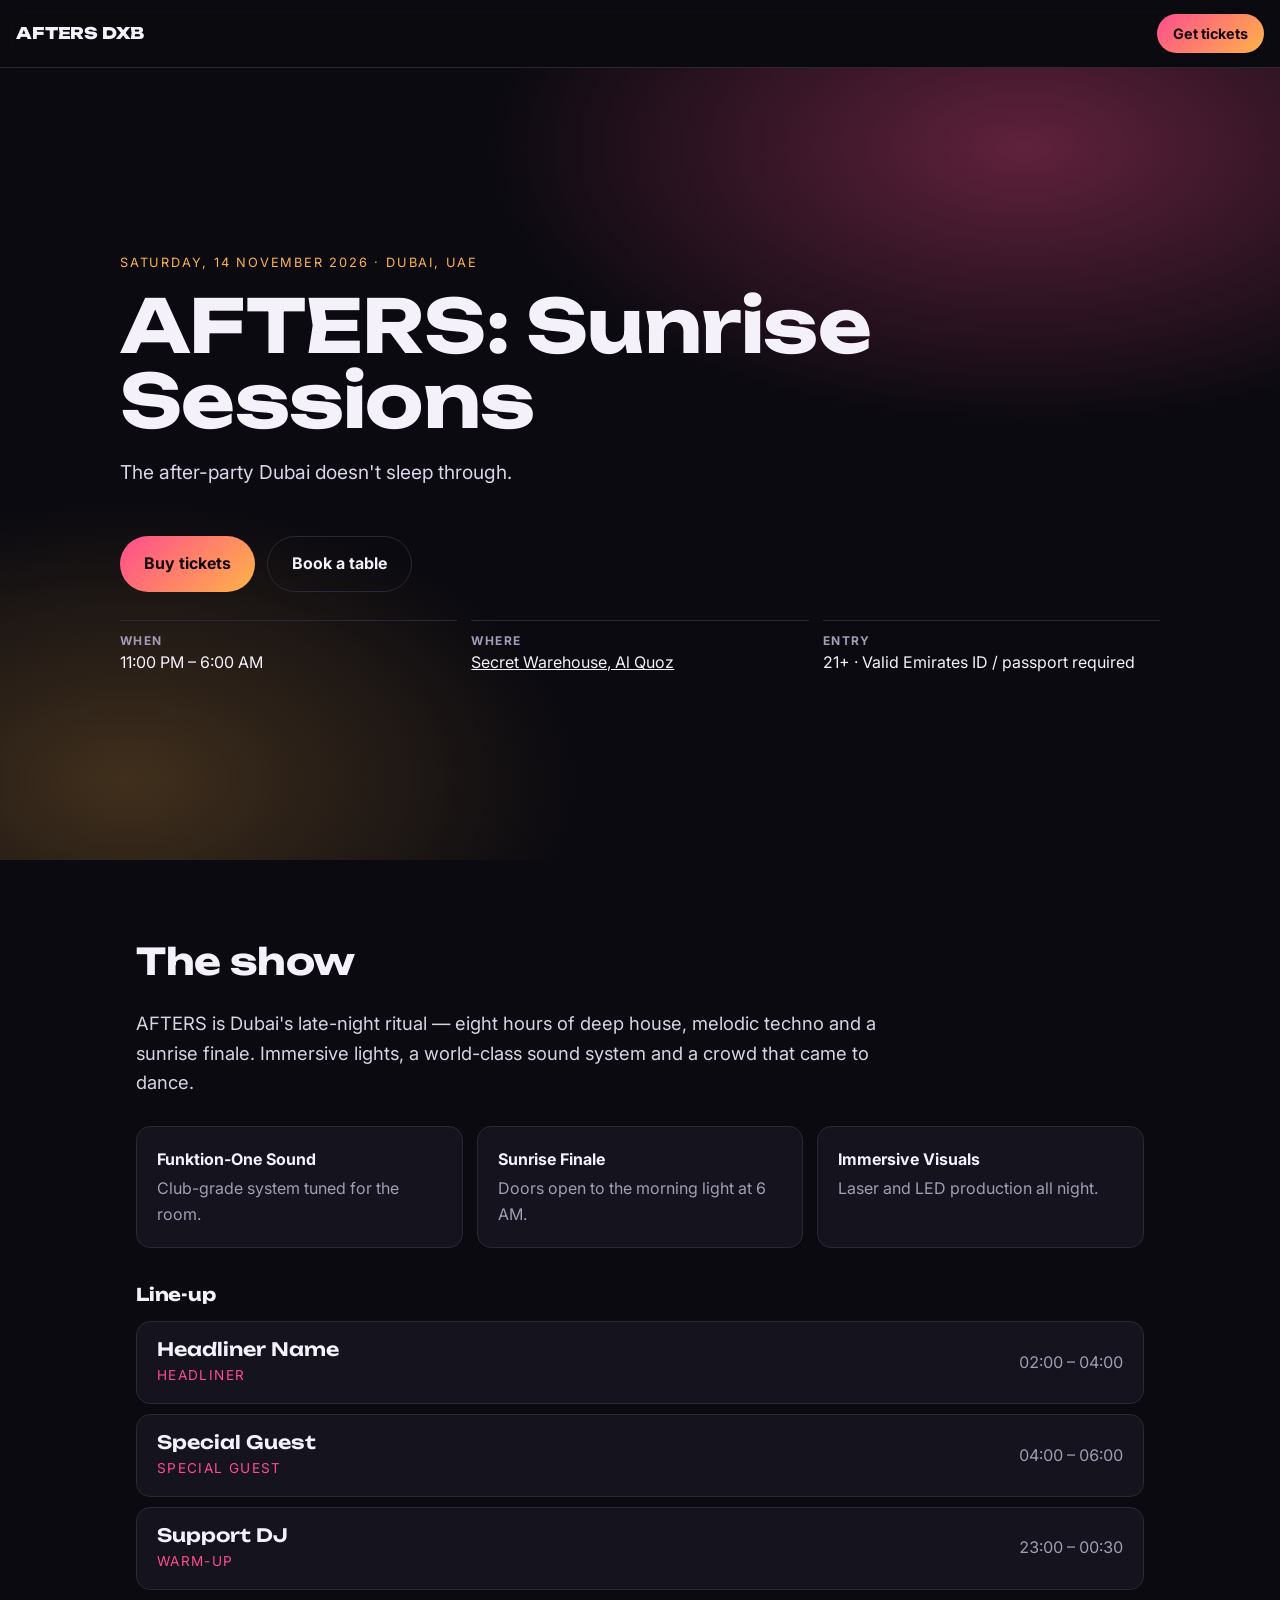
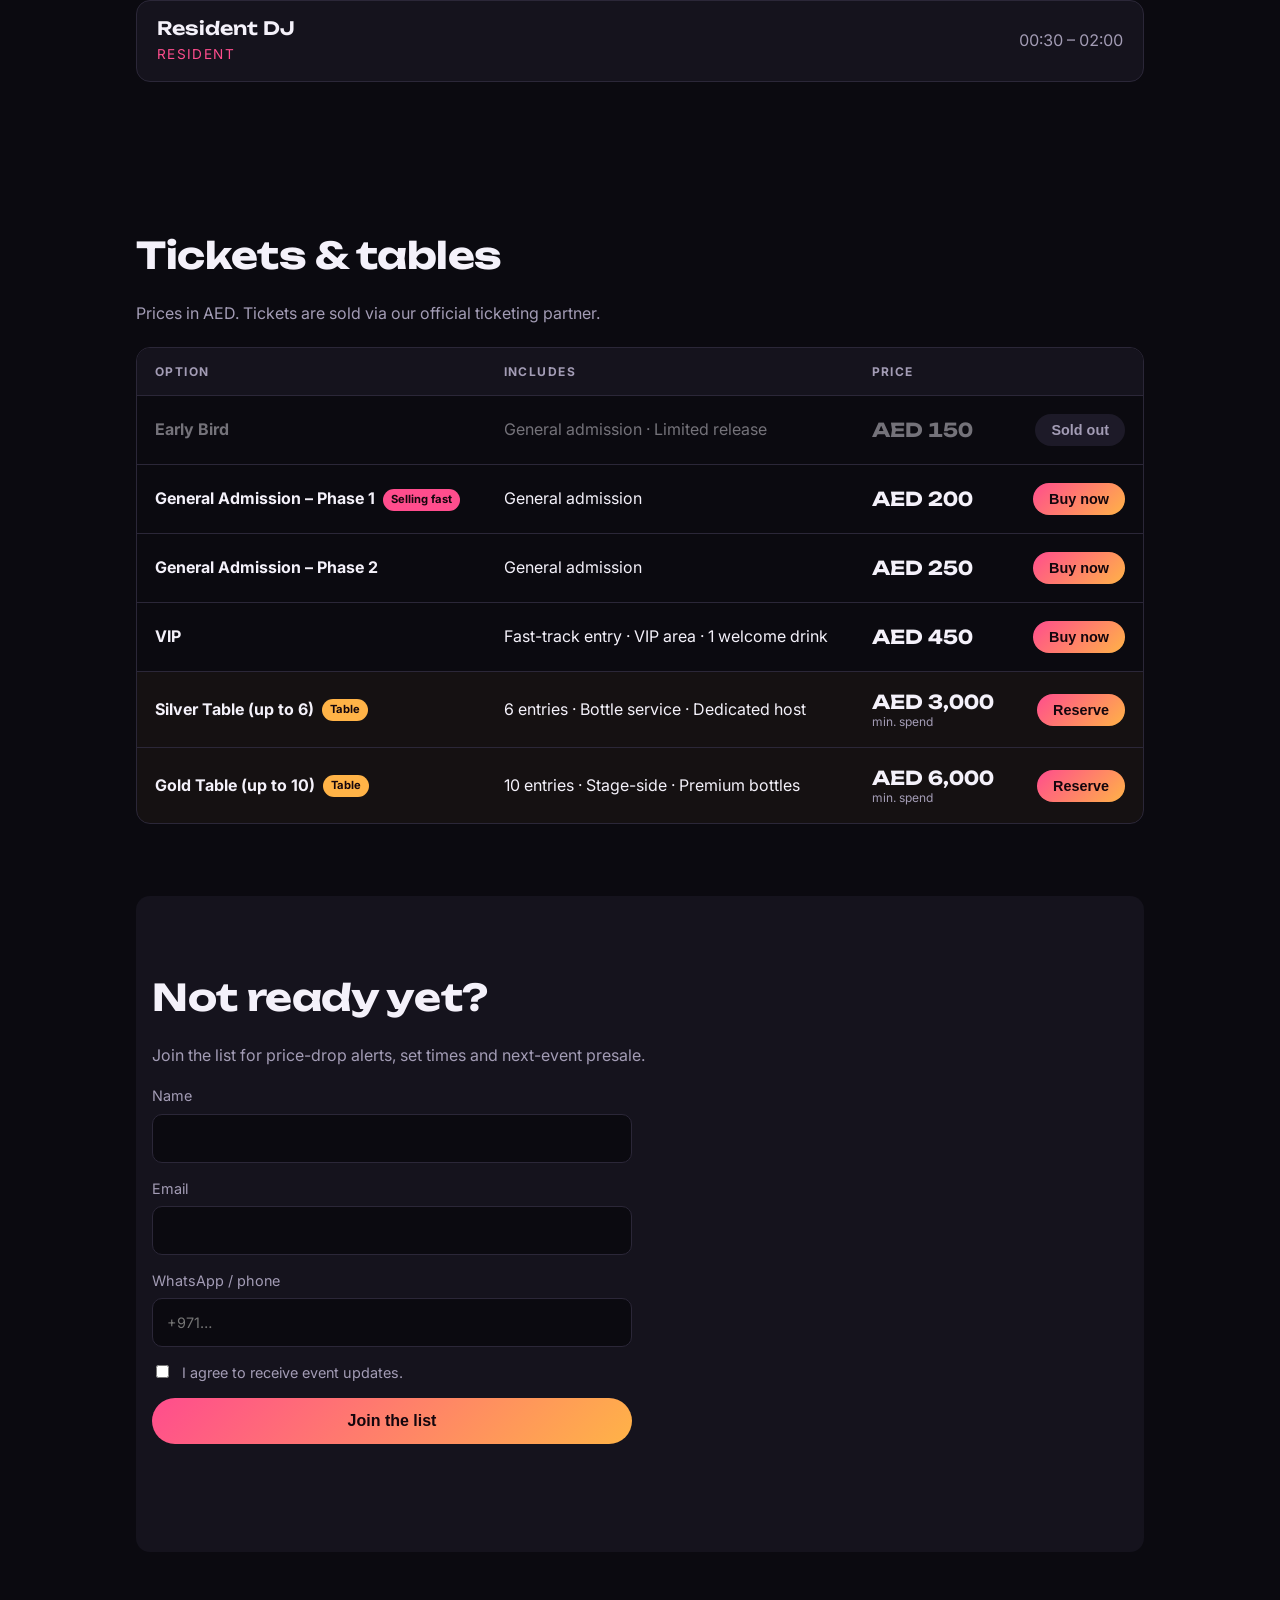
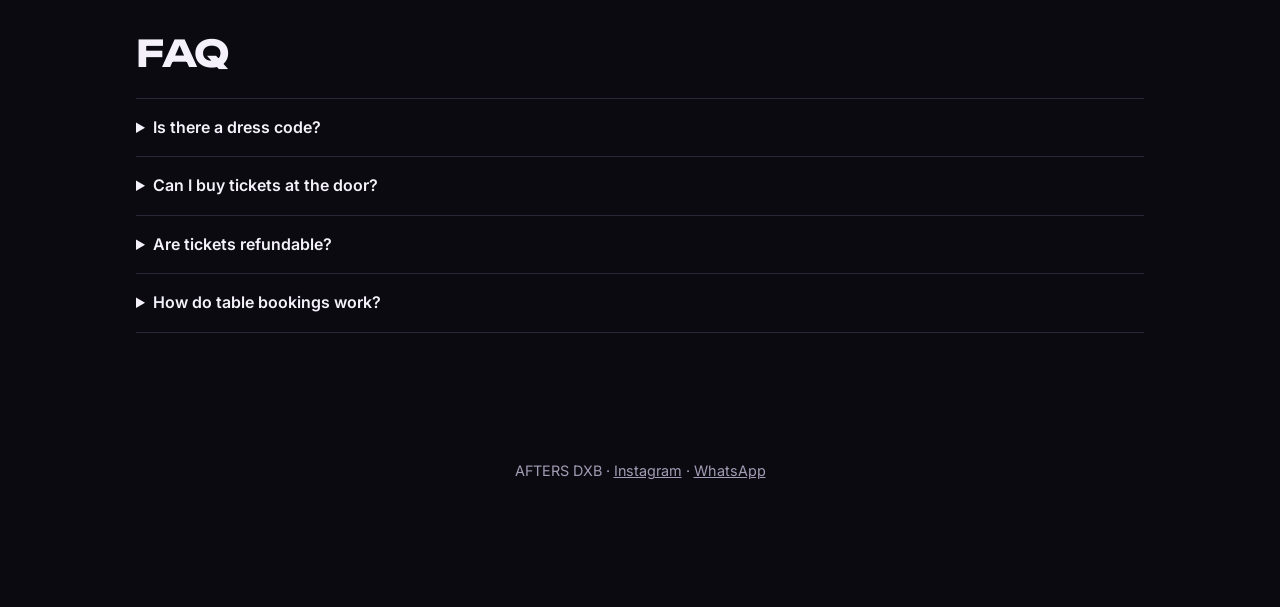
==== index.html @ 5be6c24f "Add event landing page with ticket table, Meta Pixel tracking and lead capture Co-Authored-By: Claud" ====
<!doctype html>
<html lang="en">
<head>
  <meta charset="utf-8" />
  <meta name="viewport" content="width=device-width, initial-scale=1" />
  <title>AFTERS DXB — Tickets</title>
  <meta name="description" content="Tickets and VIP tables for AFTERS DXB." />
  <!-- Social share preview (edit to match your event) -->
  <meta property="og:title" content="AFTERS DXB — Tickets" />
  <meta property="og:description" content="Tickets and VIP tables for AFTERS DXB." />
  <meta property="og:type" content="website" />
  <!-- <meta property="og:image" content="https://your-domain.com/assets/hero.jpg" /> -->
  <link rel="preconnect" href="https://fonts.googleapis.com" />
  <link rel="preconnect" href="https://fonts.gstatic.com" crossorigin />
  <link href="https://fonts.googleapis.com/css2?family=Inter:wght@400;500;700&family=Unbounded:wght@600;800&display=swap" rel="stylesheet" />
  <link rel="stylesheet" href="assets/styles.css" />
</head>
<body>
  <header class="nav">
    <a href="#top" class="brand" data-bind="event.brand"></a>
    <a href="#tickets" class="btn btn-sm">Get tickets</a>
  </header>

  <main id="top">
    <!-- HERO -->
    <section class="hero" id="hero">
      <div class="hero-inner">
        <p class="eyebrow"><span data-bind="event.dateLabel"></span> · <span data-bind="event.city"></span></p>
        <h1 data-bind="event.title"></h1>
        <p class="tagline" data-bind="event.tagline"></p>
        <div class="countdown" id="countdown" aria-live="polite"></div>
        <div class="hero-cta">
          <a href="#tickets" class="btn">Buy tickets</a>
          <a href="#tables" class="btn btn-ghost">Book a table</a>
        </div>
        <ul class="facts">
          <li><strong>When</strong><span data-bind="event.timeLabel"></span></li>
          <li><strong>Where</strong><a id="venue-link" target="_blank" rel="noopener"><span data-bind="event.venue"></span></a></li>
          <li><strong>Entry</strong><span data-bind="event.ageLimit"></span></li>
        </ul>
      </div>
    </section>

    <!-- ABOUT / SHOW -->
    <section class="section" id="show">
      <h2>The show</h2>
      <p class="lead" data-bind="event.about"></p>
      <div class="highlights" id="highlights"></div>
      <h3>Line-up</h3>
      <ol class="lineup" id="lineup"></ol>
    </section>

    <!-- TICKETS TABLE -->
    <section class="section" id="tickets">
      <h2>Tickets &amp; tables</h2>
      <p class="muted">Prices in <span data-bind="event.currency"></span>. Tickets are sold via our official ticketing partner.</p>
      <div class="table-wrap">
        <table class="tickets">
          <thead>
            <tr><th scope="col">Option</th><th scope="col">Includes</th><th scope="col">Price</th><th scope="col"><span class="sr-only">Action</span></th></tr>
          </thead>
          <tbody id="ticket-rows"></tbody>
        </table>
      </div>
      <span id="tables"></span>
    </section>

    <!-- GUESTLIST / LEAD CAPTURE -->
    <section class="section signup" id="signup">
      <h2>Not ready yet?</h2>
      <p class="muted">Join the list for price-drop alerts, set times and next-event presale.</p>
      <form id="signup-form" class="form" novalidate>
        <input type="hidden" name="form" value="guestlist" />
        <label>Name<input name="name" autocomplete="name" required /></label>
        <label>Email<input name="email" type="email" autocomplete="email" required /></label>
        <label>WhatsApp / phone<input name="phone" type="tel" autocomplete="tel" placeholder="+971…" /></label>
        <label class="check"><input type="checkbox" name="consent" required /> I agree to receive event updates.</label>
        <button class="btn" type="submit">Join the list</button>
        <p class="form-msg" role="status"></p>
      </form>
    </section>

    <!-- FAQ -->
    <section class="section" id="faq">
      <h2>FAQ</h2>
      <div id="faqs"></div>
    </section>
  </main>

  <footer class="footer">
    <p><span data-bind="event.brand"></span> · <a id="ig-link" target="_blank" rel="noopener">Instagram</a> · <a id="wa-link" target="_blank" rel="noopener">WhatsApp</a></p>
  </footer>

  <!-- Sticky mobile CTA -->
  <a href="#tickets" class="sticky-cta" id="sticky-cta">Get tickets <span id="sticky-from"></span></a>

  <!-- Lead / table modal -->
  <dialog id="lead-modal">
    <form id="lead-form" class="form" method="dialog" novalidate>
      <button type="button" class="close" aria-label="Close" data-close>&times;</button>
      <h3 id="lead-title">Reserve a table</h3>
      <p class="muted" id="lead-sub"></p>
      <input type="hidden" name="form" value="table" />
      <input type="hidden" name="option" />
      <label>Name<input name="name" autocomplete="name" required /></label>
      <label>Email<input name="email" type="email" autocomplete="email" required /></label>
      <label>WhatsApp / phone<input name="phone" type="tel" autocomplete="tel" placeholder="+971…" required /></label>
      <label data-table-only>Guests<input name="guests" type="number" min="1" max="30" value="6" /></label>
      <label data-table-only>Notes<textarea name="notes" rows="2" placeholder="Birthday, bottle preferences…"></textarea></label>
      <button class="btn" type="submit" id="lead-submit">Send request</button>
      <p class="form-msg" role="status"></p>
    </form>
  </dialog>

  <script src="assets/config.js"></script>
  <script src="assets/app.js"></script>
</body>
</html>
---- assets/styles.css ----
:root {
  --bg: #0b0a10;
  --surface: #15131d;
  --surface-2: #1d1a28;
  --line: #2b2738;
  --text: #f4f1fa;
  --muted: #a39cb5;
  --accent: #ff4d8d;
  --accent-2: #ffb347;
  --radius: 14px;
  --max: 1040px;
}
* { box-sizing: border-box; }
html { scroll-behavior: smooth; }
body {
  margin: 0;
  background: var(--bg);
  color: var(--text);
  font: 16px/1.6 "Inter", system-ui, sans-serif;
  -webkit-font-smoothing: antialiased;
}
a { color: inherit; }
h1, h2, h3, .brand { font-family: "Unbounded", "Inter", sans-serif; letter-spacing: -0.01em; }
h1 { font-size: clamp(2.2rem, 7vw, 4.6rem); line-height: 1.02; margin: 0.2em 0; }
h2 { font-size: clamp(1.6rem, 4vw, 2.3rem); margin: 0 0 0.4em; }
h3 { font-size: 1.1rem; margin: 2rem 0 0.8rem; }
.sr-only { position: absolute; width: 1px; height: 1px; overflow: hidden; clip: rect(0 0 0 0); }
.muted { color: var(--muted); }
.lead { font-size: 1.15rem; max-width: 62ch; color: #d9d3e6; }

/* Nav */
.nav {
  position: sticky; top: 0; z-index: 20;
  display: flex; justify-content: space-between; align-items: center;
  padding: 14px 16px;
  background: rgba(11, 10, 16, 0.8);
  backdrop-filter: blur(10px);
  border-bottom: 1px solid var(--line);
}
.brand { text-decoration: none; font-weight: 800; font-size: 1rem; }

/* Buttons */
.btn {
  display: inline-flex; align-items: center; justify-content: center; gap: 8px;
  padding: 14px 24px; border: 0; border-radius: 999px; cursor: pointer;
  background: linear-gradient(135deg, var(--accent), var(--accent-2));
  color: #14060d; font-weight: 700; font-size: 1rem; text-decoration: none;
  transition: transform 0.15s ease, filter 0.15s ease;
}
.btn:hover { transform: translateY(-1px); filter: brightness(1.08); }
.btn:focus-visible { outline: 3px solid #fff; outline-offset: 3px; }
.btn[disabled] { background: var(--surface-2); color: var(--muted); cursor: not-allowed; transform: none; }
.btn-ghost { background: transparent; color: var(--text); border: 1px solid var(--line); }
.btn-sm { padding: 8px 16px; font-size: 0.9rem; }

/* Hero */
.hero {
  min-height: 88vh; display: flex; align-items: center;
  padding: 64px 16px;
  background:
    radial-gradient(60% 50% at 80% 10%, rgba(255, 77, 141, 0.35), transparent 70%),
    radial-gradient(50% 50% at 10% 90%, rgba(255, 179, 71, 0.22), transparent 70%),
    var(--bg);
  background-size: cover; background-position: center;
}
.hero.has-image { background-blend-mode: normal; }
.hero-inner { max-width: var(--max); margin: 0 auto; width: 100%; }
.eyebrow { text-transform: uppercase; letter-spacing: 0.14em; font-size: 0.8rem; color: var(--accent-2); margin: 0; }
.tagline { font-size: 1.2rem; color: #ddd6ea; max-width: 40ch; }
.hero-cta { display: flex; flex-wrap: wrap; gap: 12px; margin: 28px 0; }
.countdown { display: flex; gap: 10px; margin-top: 20px; }
.countdown div {
  background: var(--surface); border: 1px solid var(--line); border-radius: 10px;
  padding: 10px 12px; min-width: 64px; text-align: center;
}
.countdown b { display: block; font: 800 1.5rem "Unbounded", sans-serif; }
.countdown small { color: var(--muted); font-size: 0.7rem; text-transform: uppercase; letter-spacing: 0.1em; }
.facts { list-style: none; padding: 0; margin: 0; display: grid; gap: 14px; grid-template-columns: repeat(auto-fit, minmax(200px, 1fr)); }
.facts li { border-top: 1px solid var(--line); padding-top: 10px; }
.facts strong { display: block; font-size: 0.75rem; text-transform: uppercase; letter-spacing: 0.12em; color: var(--muted); }

/* Sections */
.section { max-width: var(--max); margin: 0 auto; padding: 72px 16px; }
.highlights { display: grid; gap: 14px; grid-template-columns: repeat(auto-fit, minmax(220px, 1fr)); margin-top: 28px; }
.highlights article { background: var(--surface); border: 1px solid var(--line); border-radius: var(--radius); padding: 20px; }
.highlights h4 { margin: 0 0 4px; }
.highlights p { margin: 0; color: var(--muted); }
.lineup { list-style: none; padding: 0; margin: 0; display: grid; gap: 10px; }
.lineup li {
  display: grid; grid-template-columns: 1fr auto; align-items: center; gap: 4px 16px;
  background: var(--surface); border: 1px solid var(--line); border-radius: var(--radius); padding: 16px 20px;
}
.lineup .name { font: 600 1.15rem "Unbounded", sans-serif; }
.lineup .role { color: var(--accent); font-size: 0.85rem; text-transform: uppercase; letter-spacing: 0.1em; }
.lineup .time { color: var(--muted); grid-row: span 2; font-variant-numeric: tabular-nums; }

/* Ticket table */
.table-wrap { border: 1px solid var(--line); border-radius: var(--radius); overflow: hidden; margin-top: 20px; }
table.tickets { width: 100%; border-collapse: collapse; }
.tickets th { text-align: left; font-size: 0.75rem; text-transform: uppercase; letter-spacing: 0.12em; color: var(--muted); background: var(--surface); padding: 14px 18px; }
.tickets td { padding: 18px; border-top: 1px solid var(--line); vertical-align: middle; }
.tickets tr.is-table td { background: rgba(255, 179, 71, 0.04); }
.tickets tr.sold-out td:not(:last-child) { opacity: 0.45; }
.tickets .opt { font-weight: 700; }
.tickets .badge { display: inline-block; margin-left: 8px; padding: 2px 8px; border-radius: 999px; font-size: 0.7rem; font-weight: 700; background: var(--accent); color: #14060d; vertical-align: middle; }
.tickets .badge.table { background: var(--accent-2); }
.tickets .price { font: 700 1.2rem "Unbounded", sans-serif; white-space: nowrap; font-variant-numeric: tabular-nums; }
.tickets .price small { display: block; font: 400 0.75rem "Inter", sans-serif; color: var(--muted); }
.tickets td:last-child { text-align: right; width: 1%; white-space: nowrap; }

@media (max-width: 680px) {
  .tickets thead { display: none; }
  .tickets, .tickets tbody, .tickets tr, .tickets td { display: block; width: 100%; }
  .tickets tr { display: grid; grid-template-columns: 1fr auto; padding: 16px; border-top: 1px solid var(--line); gap: 6px 12px; }
  .tickets tr:first-child { border-top: 0; }
  .tickets td { padding: 0; border: 0; }
  .tickets td.inc { grid-column: 1 / -1; grid-row: 2; color: var(--muted); font-size: 0.9rem; }
  .tickets td:last-child { grid-column: 1 / -1; text-align: left; width: 100%; }
  .tickets td:last-child .btn { width: 100%; margin-top: 6px; }
}

/* Forms */
.signup { background: var(--surface); border-radius: var(--radius); margin: 0 16px; max-width: calc(var(--max) - 32px); }
@media (min-width: 1072px) { .signup { margin: 0 auto; } }
.form { display: grid; gap: 14px; max-width: 480px; }
.form label { display: grid; gap: 6px; font-size: 0.9rem; color: var(--muted); }
.form input, .form textarea {
  font: inherit; color: var(--text); background: var(--bg);
  border: 1px solid var(--line); border-radius: 10px; padding: 12px 14px;
}
.form input:focus, .form textarea:focus { outline: 2px solid var(--accent); border-color: transparent; }
.form .check { display: flex; gap: 10px; align-items: flex-start; }
.form .check input { margin-top: 4px; }
.form-msg { min-height: 1.4em; margin: 0; }
.form-msg.ok { color: #7ee2a8; }
.form-msg.err { color: #ff8a8a; }

dialog {
  width: min(520px, calc(100vw - 32px)); max-height: calc(100vh - 32px);
  border: 1px solid var(--line); border-radius: var(--radius);
  background: var(--surface); color: var(--text); padding: 28px;
}
dialog::backdrop { background: rgba(0, 0, 0, 0.7); backdrop-filter: blur(4px); }
dialog h3 { margin-top: 0; padding-right: 32px; }
dialog .close { position: absolute; top: 10px; right: 14px; background: none; border: 0; color: var(--muted); font-size: 1.8rem; cursor: pointer; }
dialog form { position: relative; }

/* FAQ */
details { border-top: 1px solid var(--line); padding: 16px 0; }
details:last-child { border-bottom: 1px solid var(--line); }
summary { cursor: pointer; font-weight: 600; }
details p { color: var(--muted); margin: 10px 0 0; }

/* Footer + sticky CTA */
.footer { text-align: center; color: var(--muted); padding: 40px 16px 110px; font-size: 0.9rem; }
.sticky-cta {
  position: fixed; left: 16px; right: 16px; bottom: 16px; z-index: 30;
  display: none; justify-content: center; padding: 16px; border-radius: 999px;
  background: linear-gradient(135deg, var(--accent), var(--accent-2));
  color: #14060d; font-weight: 700; text-decoration: none; box-shadow: 0 10px 30px rgba(0, 0, 0, 0.5);
}
.sticky-cta span { margin-left: 6px; font-weight: 500; }
@media (max-width: 680px) { .sticky-cta.show { display: flex; } }
@media (prefers-reduced-motion: reduce) { html { scroll-behavior: auto; } .btn { transition: none; } }
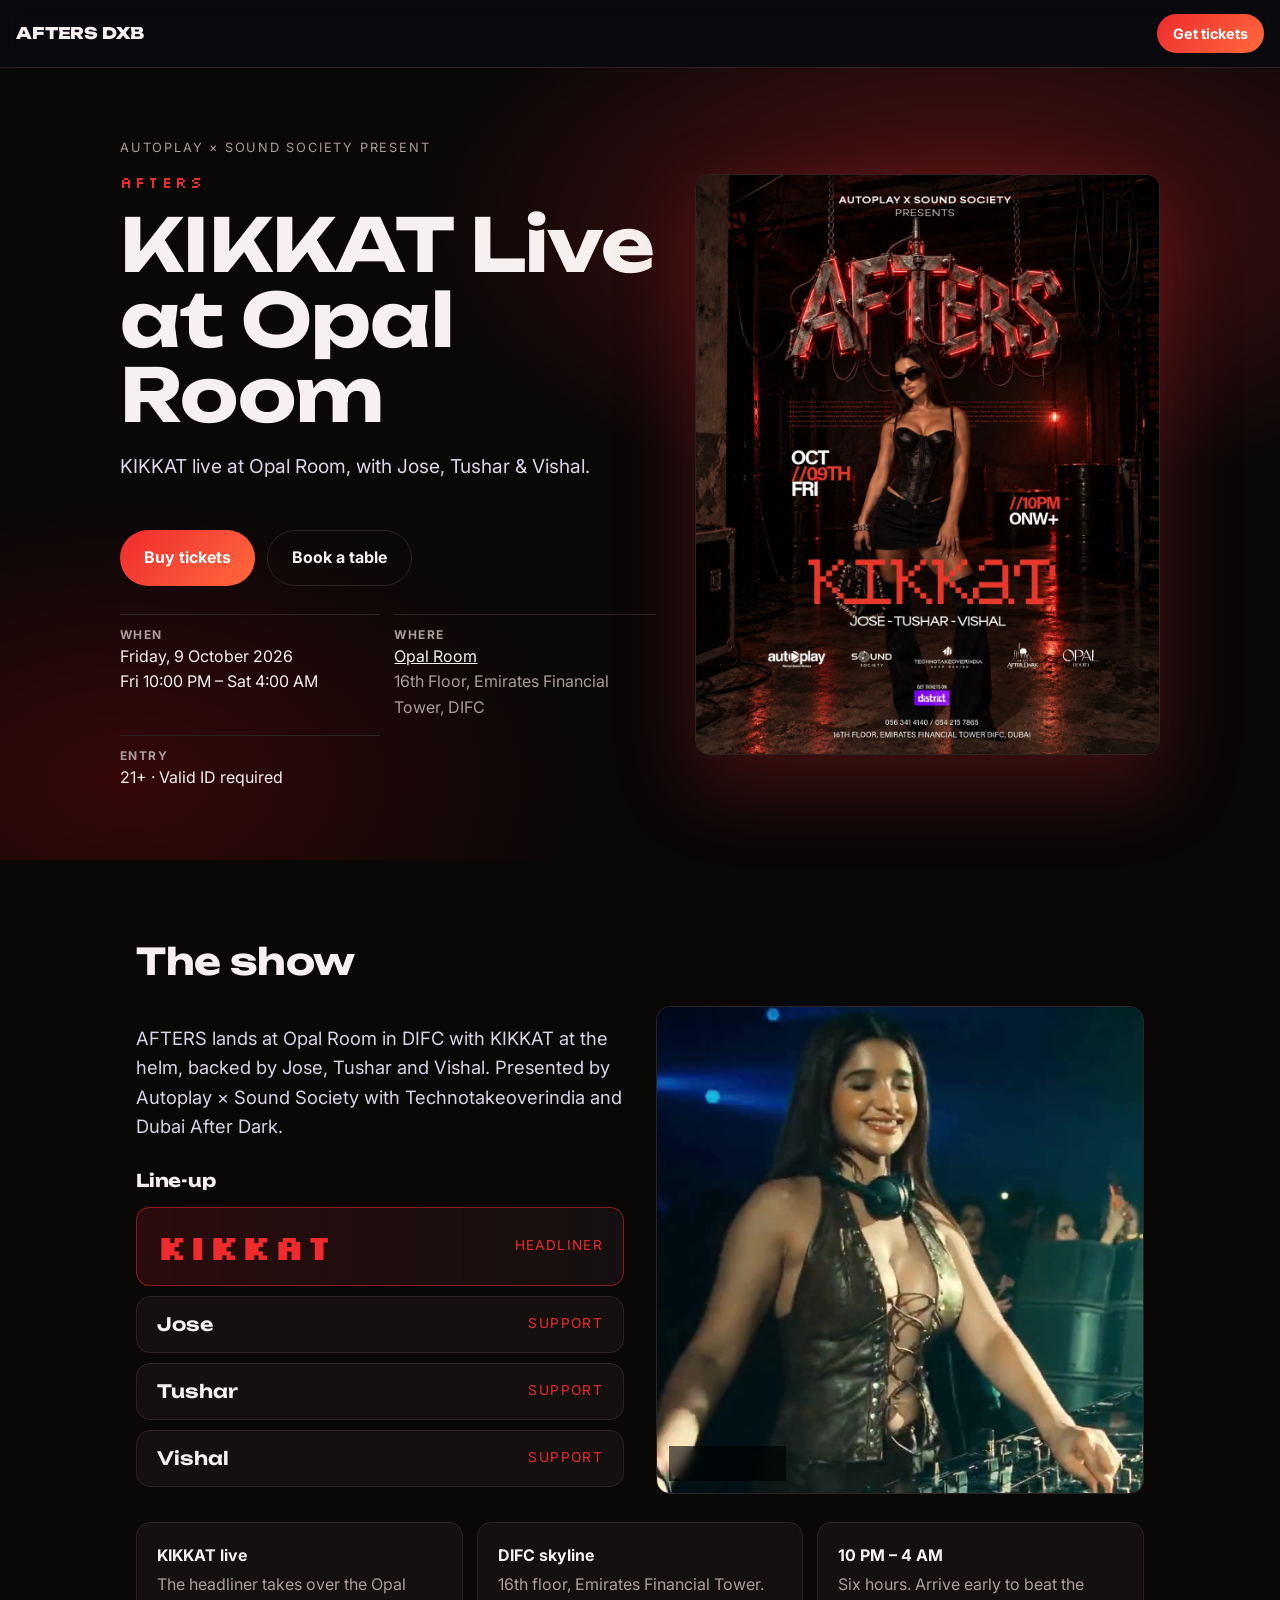
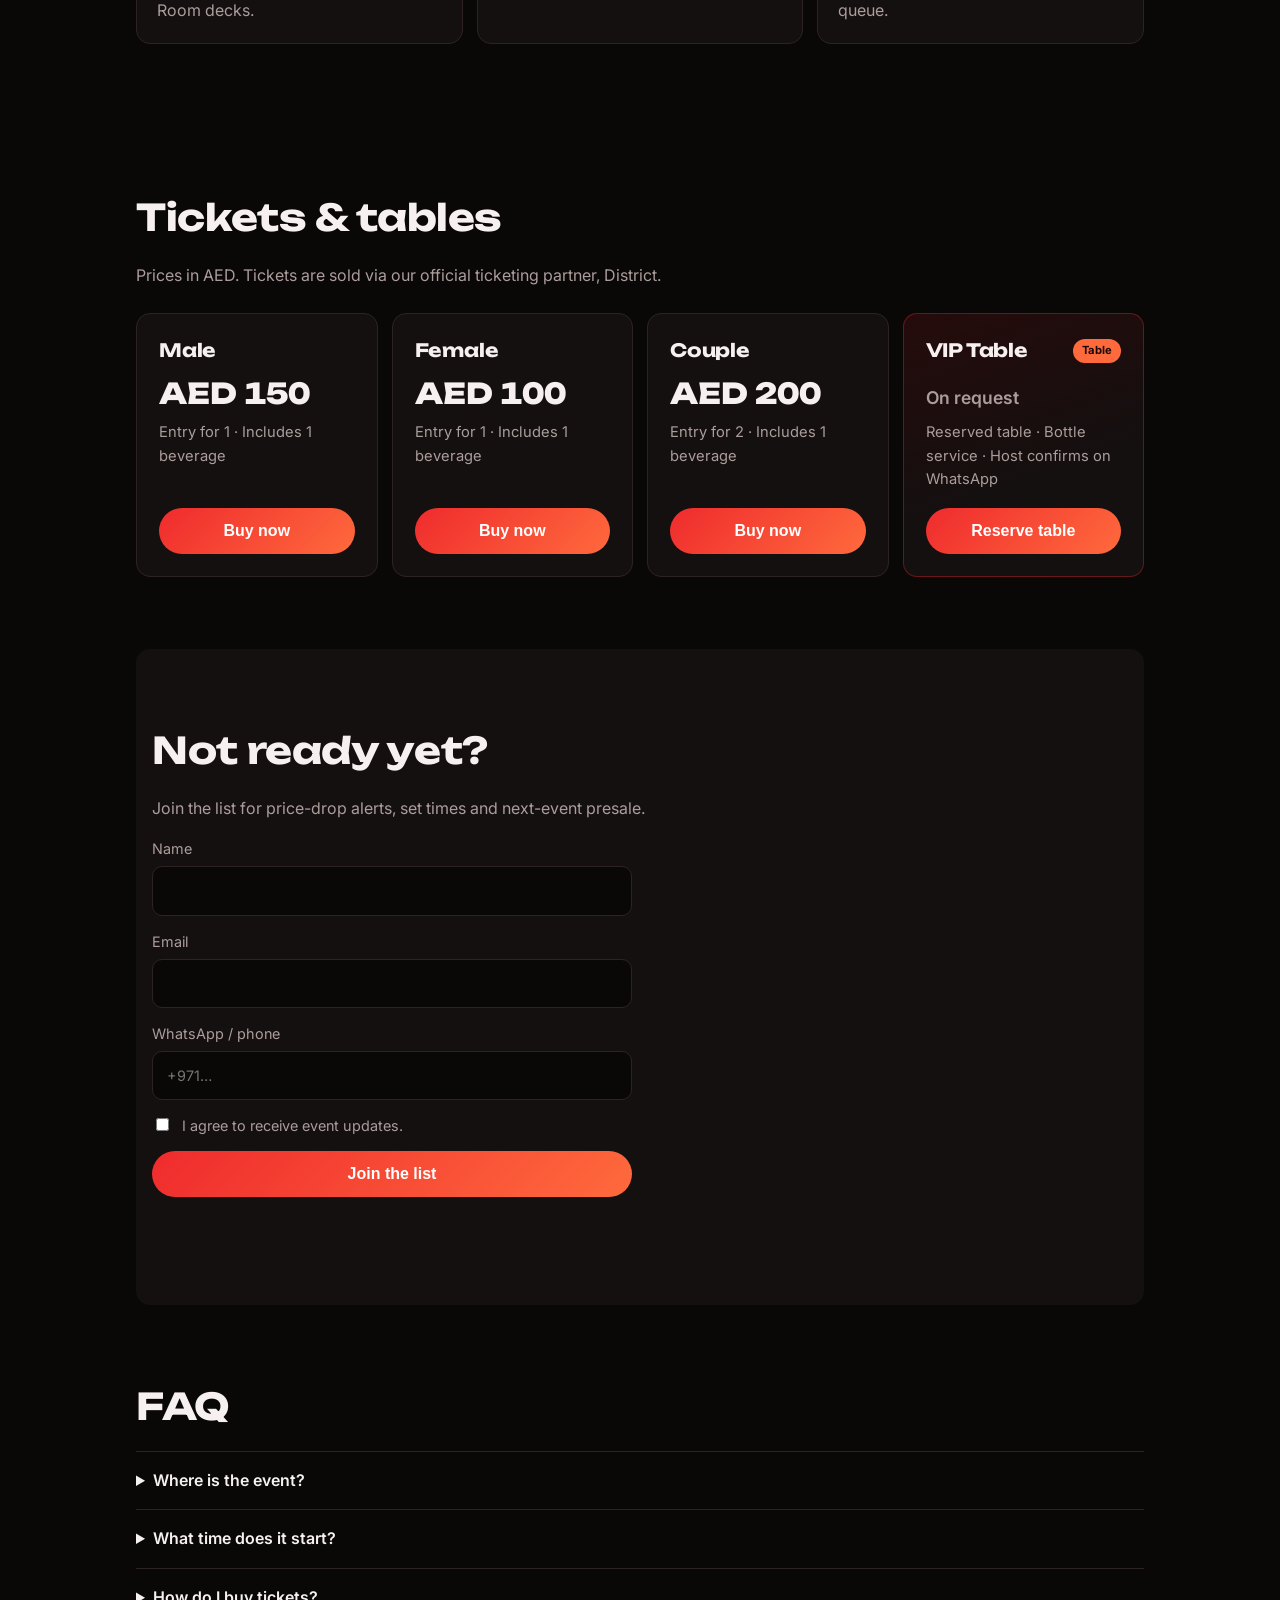
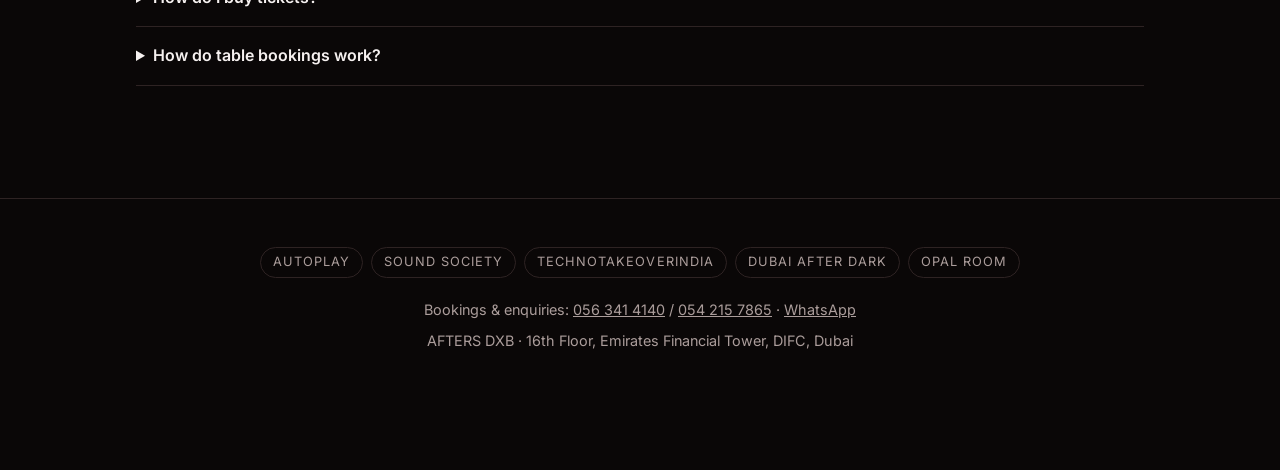
==== commit 7d4114fb: "Fill in KIKKAT Live at Opal Room details, poster, promo video and ticket cards - Event content from " ====
--- a/index.html
+++ b/index.html
@@ -3,16 +3,17 @@
 <head>
   <meta charset="utf-8" />
   <meta name="viewport" content="width=device-width, initial-scale=1" />
-  <title>AFTERS DXB — Tickets</title>
-  <meta name="description" content="Tickets and VIP tables for AFTERS DXB." />
+  <title>KIKKAT Live at Opal Room — Tickets</title>
+  <meta name="description" content="AFTERS presents KIKKAT live at Opal Room, DIFC Dubai. Fri 9 Oct, 10 PM – 4 AM. Tickets and VIP tables." />
   <!-- Social share preview (edit to match your event) -->
-  <meta property="og:title" content="AFTERS DXB — Tickets" />
-  <meta property="og:description" content="Tickets and VIP tables for AFTERS DXB." />
+  <meta property="og:title" content="KIKKAT Live at Opal Room — AFTERS" />
+  <meta property="og:description" content="Fri 9 Oct, 10 PM – 4 AM · Opal Room, DIFC Dubai. Get tickets and VIP tables." />
   <meta property="og:type" content="website" />
-  <!-- <meta property="og:image" content="https://your-domain.com/assets/hero.jpg" /> -->
+  <!-- Once published, set the full URL so WhatsApp/Instagram previews show the poster: -->
+  <!-- <meta property="og:image" content="https://your-domain.com/assets/poster.webp" /> -->
   <link rel="preconnect" href="https://fonts.googleapis.com" />
   <link rel="preconnect" href="https://fonts.gstatic.com" crossorigin />
-  <link href="https://fonts.googleapis.com/css2?family=Inter:wght@400;500;700&family=Unbounded:wght@600;800&display=swap" rel="stylesheet" />
+  <link href="https://fonts.googleapis.com/css2?family=Inter:wght@400;500;700&family=Silkscreen:wght@400;700&family=Unbounded:wght@600;800&display=swap" rel="stylesheet" />
   <link rel="stylesheet" href="assets/styles.css" />
 </head>
 <body>
@@ -25,44 +26,50 @@
     <!-- HERO -->
     <section class="hero" id="hero">
       <div class="hero-inner">
-        <p class="eyebrow"><span data-bind="event.dateLabel"></span> · <span data-bind="event.city"></span></p>
-        <h1 data-bind="event.title"></h1>
-        <p class="tagline" data-bind="event.tagline"></p>
-        <div class="countdown" id="countdown" aria-live="polite"></div>
-        <div class="hero-cta">
-          <a href="#tickets" class="btn">Buy tickets</a>
-          <a href="#tables" class="btn btn-ghost">Book a table</a>
+        <div class="hero-text">
+          <p class="eyebrow" data-bind="event.presenter"></p>
+          <p class="series" data-bind="event.series"></p>
+          <h1 data-bind="event.title"></h1>
+          <p class="tagline" data-bind="event.tagline"></p>
+          <div class="countdown" id="countdown" aria-live="off"></div>
+          <div class="hero-cta">
+            <a href="#tickets" class="btn">Buy tickets</a>
+            <a href="#tickets" class="btn btn-ghost">Book a table</a>
+          </div>
+          <ul class="facts">
+            <li><strong>When</strong><span data-bind="event.dateLabel"></span><br /><span data-bind="event.timeLabel"></span></li>
+            <li><strong>Where</strong><a id="venue-link" target="_blank" rel="noopener"><span data-bind="event.venue"></span></a><br /><span class="muted" data-bind="event.address"></span></li>
+            <li><strong>Entry</strong><span data-bind="event.ageLimit"></span></li>
+          </ul>
         </div>
-        <ul class="facts">
-          <li><strong>When</strong><span data-bind="event.timeLabel"></span></li>
-          <li><strong>Where</strong><a id="venue-link" target="_blank" rel="noopener"><span data-bind="event.venue"></span></a></li>
-          <li><strong>Entry</strong><span data-bind="event.ageLimit"></span></li>
-        </ul>
+        <figure class="hero-poster" id="hero-poster" hidden>
+          <img id="poster-img" alt="" width="1080" height="1350" fetchpriority="high" />
+        </figure>
       </div>
     </section>
 
     <!-- ABOUT / SHOW -->
     <section class="section" id="show">
       <h2>The show</h2>
-      <p class="lead" data-bind="event.about"></p>
+      <div class="show-grid">
+        <div>
+          <p class="lead" data-bind="event.about"></p>
+          <h3>Line-up</h3>
+          <ol class="lineup" id="lineup"></ol>
+        </div>
+        <div class="video-wrap" id="video-wrap" hidden>
+          <video id="promo-video" muted loop playsinline preload="metadata"></video>
+          <button type="button" class="sound-btn" id="sound-btn" aria-pressed="false">Tap for sound</button>
+        </div>
+      </div>
       <div class="highlights" id="highlights"></div>
-      <h3>Line-up</h3>
-      <ol class="lineup" id="lineup"></ol>
     </section>
 
     <!-- TICKETS TABLE -->
     <section class="section" id="tickets">
       <h2>Tickets &amp; tables</h2>
-      <p class="muted">Prices in <span data-bind="event.currency"></span>. Tickets are sold via our official ticketing partner.</p>
-      <div class="table-wrap">
-        <table class="tickets">
-          <thead>
-            <tr><th scope="col">Option</th><th scope="col">Includes</th><th scope="col">Price</th><th scope="col"><span class="sr-only">Action</span></th></tr>
-          </thead>
-          <tbody id="ticket-rows"></tbody>
-        </table>
-      </div>
-      <span id="tables"></span>
+      <p class="muted">Prices in <span data-bind="event.currency"></span>. Tickets are sold via our official ticketing partner, <span data-bind="event.ticketingPartner"></span>.</p>
+      <div class="ticket-grid" id="ticket-rows"></div>
     </section>
 
     <!-- GUESTLIST / LEAD CAPTURE -->
@@ -88,7 +95,9 @@
   </main>
 
   <footer class="footer">
-    <p><span data-bind="event.brand"></span> · <a id="ig-link" target="_blank" rel="noopener">Instagram</a> · <a id="wa-link" target="_blank" rel="noopener">WhatsApp</a></p>
+    <p class="partners" id="partners"></p>
+    <p>Bookings &amp; enquiries: <span id="phones"></span> · <a id="wa-link" target="_blank" rel="noopener">WhatsApp</a></p>
+    <p><span data-bind="event.brand"></span> · <span data-bind="event.address"></span>, <span data-bind="event.city"></span></p>
   </footer>
 
   <!-- Sticky mobile CTA -->
--- a/assets/styles.css
+++ b/assets/styles.css
@@ -1,12 +1,13 @@
 :root {
-  --bg: #0b0a10;
-  --surface: #15131d;
-  --surface-2: #1d1a28;
-  --line: #2b2738;
-  --text: #f4f1fa;
-  --muted: #a39cb5;
-  --accent: #ff4d8d;
-  --accent-2: #ffb347;
+  --bg: #0a0707;
+  --surface: #151010;
+  --surface-2: #1e1616;
+  --line: #2e2323;
+  --text: #f6f1f0;
+  --muted: #ab9d9b;
+  --accent: #ef2b2d;
+  --accent-2: #ff6a3d;
+  --on-accent: #fff;
   --radius: 14px;
   --max: 1040px;
 }
@@ -44,7 +45,7 @@
   display: inline-flex; align-items: center; justify-content: center; gap: 8px;
   padding: 14px 24px; border: 0; border-radius: 999px; cursor: pointer;
   background: linear-gradient(135deg, var(--accent), var(--accent-2));
-  color: #14060d; font-weight: 700; font-size: 1rem; text-decoration: none;
+  color: var(--on-accent); font-weight: 700; font-size: 1rem; text-decoration: none;
   transition: transform 0.15s ease, filter 0.15s ease;
 }
 .btn:hover { transform: translateY(-1px); filter: brightness(1.08); }
@@ -58,14 +59,27 @@
   min-height: 88vh; display: flex; align-items: center;
   padding: 64px 16px;
   background:
-    radial-gradient(60% 50% at 80% 10%, rgba(255, 77, 141, 0.35), transparent 70%),
-    radial-gradient(50% 50% at 10% 90%, rgba(255, 179, 71, 0.22), transparent 70%),
+    radial-gradient(60% 50% at 75% 20%, rgba(239, 43, 45, 0.32), transparent 70%),
+    radial-gradient(50% 50% at 10% 90%, rgba(120, 10, 10, 0.4), transparent 70%),
     var(--bg);
   background-size: cover; background-position: center;
 }
-.hero.has-image { background-blend-mode: normal; }
-.hero-inner { max-width: var(--max); margin: 0 auto; width: 100%; }
-.eyebrow { text-transform: uppercase; letter-spacing: 0.14em; font-size: 0.8rem; color: var(--accent-2); margin: 0; }
+.hero-inner {
+  max-width: var(--max); margin: 0 auto; width: 100%;
+  display: grid; gap: 40px; align-items: center; grid-template-columns: minmax(0, 1.15fr) minmax(0, 1fr);
+}
+.hero-poster { margin: 0; }
+.hero-poster img {
+  display: block; width: 100%; height: auto; border-radius: var(--radius);
+  border: 1px solid var(--line); box-shadow: 0 30px 80px rgba(239, 43, 45, 0.25);
+}
+.series { font: 400 1rem "Silkscreen", monospace; letter-spacing: 0.2em; color: var(--accent); margin: 14px 0 0; }
+@media (max-width: 820px) {
+  .hero { min-height: 0; padding-top: 40px; }
+  .hero-inner { grid-template-columns: 1fr; }
+  .hero-poster { max-width: 420px; }
+}
+.eyebrow { text-transform: uppercase; letter-spacing: 0.14em; font-size: 0.8rem; color: var(--muted); margin: 0; }
 .tagline { font-size: 1.2rem; color: #ddd6ea; max-width: 40ch; }
 .hero-cta { display: flex; flex-wrap: wrap; gap: 12px; margin: 28px 0; }
 .countdown { display: flex; gap: 10px; margin-top: 20px; }
@@ -75,12 +89,12 @@
 }
 .countdown b { display: block; font: 800 1.5rem "Unbounded", sans-serif; }
 .countdown small { color: var(--muted); font-size: 0.7rem; text-transform: uppercase; letter-spacing: 0.1em; }
-.facts { list-style: none; padding: 0; margin: 0; display: grid; gap: 14px; grid-template-columns: repeat(auto-fit, minmax(200px, 1fr)); }
+.facts { list-style: none; padding: 0; margin: 0; display: grid; gap: 14px; grid-template-columns: repeat(auto-fit, minmax(180px, 1fr)); }
 .facts li { border-top: 1px solid var(--line); padding-top: 10px; }
 .facts strong { display: block; font-size: 0.75rem; text-transform: uppercase; letter-spacing: 0.12em; color: var(--muted); }
 
 /* Sections */
-.section { max-width: var(--max); margin: 0 auto; padding: 72px 16px; }
+.section { max-width: var(--max); margin: 0 auto; padding: 72px 16px; scroll-margin-top: 40px; }
 .highlights { display: grid; gap: 14px; grid-template-columns: repeat(auto-fit, minmax(220px, 1fr)); margin-top: 28px; }
 .highlights article { background: var(--surface); border: 1px solid var(--line); border-radius: var(--radius); padding: 20px; }
 .highlights h4 { margin: 0 0 4px; }
@@ -92,32 +106,39 @@
 }
 .lineup .name { font: 600 1.15rem "Unbounded", sans-serif; }
 .lineup .role { color: var(--accent); font-size: 0.85rem; text-transform: uppercase; letter-spacing: 0.1em; }
-.lineup .time { color: var(--muted); grid-row: span 2; font-variant-numeric: tabular-nums; }
+.lineup .time { color: var(--muted); grid-row: span 2; grid-column: 2; font-variant-numeric: tabular-nums; }
+.lineup .headliner { border-color: rgba(239, 43, 45, 0.5); background: linear-gradient(90deg, rgba(239, 43, 45, 0.14), var(--surface)); }
+.lineup .headliner .name { font: 700 clamp(1.6rem, 5vw, 2.2rem) "Silkscreen", monospace; color: var(--accent); letter-spacing: 0.04em; }
+.show-grid { display: grid; gap: 32px; grid-template-columns: minmax(0, 1fr) minmax(0, 1fr); align-items: start; }
+.show-grid h3 { margin-top: 1.5rem; }
+@media (max-width: 820px) { .show-grid { grid-template-columns: 1fr; } }
+.video-wrap { position: relative; border-radius: var(--radius); overflow: hidden; border: 1px solid var(--line); background: #000; aspect-ratio: 1 / 1; }
+.video-wrap video { display: block; width: 100%; height: 100%; object-fit: cover; }
+.sound-btn {
+  position: absolute; left: 12px; bottom: 12px; padding: 8px 14px; border-radius: 999px;
+  border: 1px solid rgba(255, 255, 255, 0.3); background: rgba(0, 0, 0, 0.6); color: #fff;
+  font: 600 0.85rem "Inter", sans-serif; cursor: pointer; backdrop-filter: blur(6px);
+}
+.sound-btn:focus-visible { outline: 3px solid #fff; outline-offset: 2px; }
 
-/* Ticket table */
-.table-wrap { border: 1px solid var(--line); border-radius: var(--radius); overflow: hidden; margin-top: 20px; }
-table.tickets { width: 100%; border-collapse: collapse; }
-.tickets th { text-align: left; font-size: 0.75rem; text-transform: uppercase; letter-spacing: 0.12em; color: var(--muted); background: var(--surface); padding: 14px 18px; }
-.tickets td { padding: 18px; border-top: 1px solid var(--line); vertical-align: middle; }
-.tickets tr.is-table td { background: rgba(255, 179, 71, 0.04); }
-.tickets tr.sold-out td:not(:last-child) { opacity: 0.45; }
-.tickets .opt { font-weight: 700; }
-.tickets .badge { display: inline-block; margin-left: 8px; padding: 2px 8px; border-radius: 999px; font-size: 0.7rem; font-weight: 700; background: var(--accent); color: #14060d; vertical-align: middle; }
-.tickets .badge.table { background: var(--accent-2); }
-.tickets .price { font: 700 1.2rem "Unbounded", sans-serif; white-space: nowrap; font-variant-numeric: tabular-nums; }
-.tickets .price small { display: block; font: 400 0.75rem "Inter", sans-serif; color: var(--muted); }
-.tickets td:last-child { text-align: right; width: 1%; white-space: nowrap; }
-
-@media (max-width: 680px) {
-  .tickets thead { display: none; }
-  .tickets, .tickets tbody, .tickets tr, .tickets td { display: block; width: 100%; }
-  .tickets tr { display: grid; grid-template-columns: 1fr auto; padding: 16px; border-top: 1px solid var(--line); gap: 6px 12px; }
-  .tickets tr:first-child { border-top: 0; }
-  .tickets td { padding: 0; border: 0; }
-  .tickets td.inc { grid-column: 1 / -1; grid-row: 2; color: var(--muted); font-size: 0.9rem; }
-  .tickets td:last-child { grid-column: 1 / -1; text-align: left; width: 100%; }
-  .tickets td:last-child .btn { width: 100%; margin-top: 6px; }
+/* Ticket cards */
+.ticket-grid { display: grid; gap: 14px; margin-top: 24px; grid-template-columns: repeat(auto-fit, minmax(220px, 1fr)); }
+.ticket {
+  display: flex; flex-direction: column; gap: 10px;
+  background: var(--surface); border: 1px solid var(--line); border-radius: var(--radius); padding: 22px;
 }
+.ticket.is-table { background: linear-gradient(160deg, rgba(239, 43, 45, 0.12), var(--surface) 60%); border-color: rgba(239, 43, 45, 0.35); }
+.ticket.sold-out { opacity: 0.55; }
+.ticket-head { display: flex; justify-content: space-between; align-items: center; gap: 8px; }
+.ticket h3 { margin: 0; font-size: 1.15rem; }
+.ticket .price { margin: 0; font: 800 1.8rem "Unbounded", sans-serif; font-variant-numeric: tabular-nums; }
+.ticket .price small { display: block; font: 400 0.8rem "Inter", sans-serif; color: var(--muted); }
+.ticket .tbc { font: 600 1.1rem "Inter", sans-serif; color: var(--muted); }
+.ticket .inc { margin: 0 0 6px; color: var(--muted); font-size: 0.92rem; flex: 1; }
+.ticket .btn { width: 100%; }
+.badge { padding: 3px 9px; border-radius: 999px; font-size: 0.7rem; font-weight: 700; background: var(--accent); color: var(--on-accent); white-space: nowrap; }
+.badge.table { background: var(--accent-2); color: #1a0703; }
+.badge.out { background: var(--surface-2); color: var(--muted); }
 
 /* Forms */
 .signup { background: var(--surface); border-radius: var(--radius); margin: 0 16px; max-width: calc(var(--max) - 32px); }
@@ -152,12 +173,15 @@
 details p { color: var(--muted); margin: 10px 0 0; }
 
 /* Footer + sticky CTA */
-.footer { text-align: center; color: var(--muted); padding: 40px 16px 110px; font-size: 0.9rem; }
+.footer { text-align: center; color: var(--muted); padding: 40px 16px 110px; font-size: 0.9rem; border-top: 1px solid var(--line); margin-top: 40px; }
+.footer p { margin: 8px 0; }
+.partners { display: flex; flex-wrap: wrap; justify-content: center; gap: 8px; margin-bottom: 20px !important; }
+.partners span { border: 1px solid var(--line); border-radius: 999px; padding: 4px 12px; font-size: 0.8rem; text-transform: uppercase; letter-spacing: 0.08em; }
 .sticky-cta {
   position: fixed; left: 16px; right: 16px; bottom: 16px; z-index: 30;
   display: none; justify-content: center; padding: 16px; border-radius: 999px;
   background: linear-gradient(135deg, var(--accent), var(--accent-2));
-  color: #14060d; font-weight: 700; text-decoration: none; box-shadow: 0 10px 30px rgba(0, 0, 0, 0.5);
+  color: var(--on-accent); font-weight: 700; text-decoration: none; box-shadow: 0 10px 30px rgba(0, 0, 0, 0.5);
 }
 .sticky-cta span { margin-left: 6px; font-weight: 500; }
 @media (max-width: 680px) { .sticky-cta.show { display: flex; } }
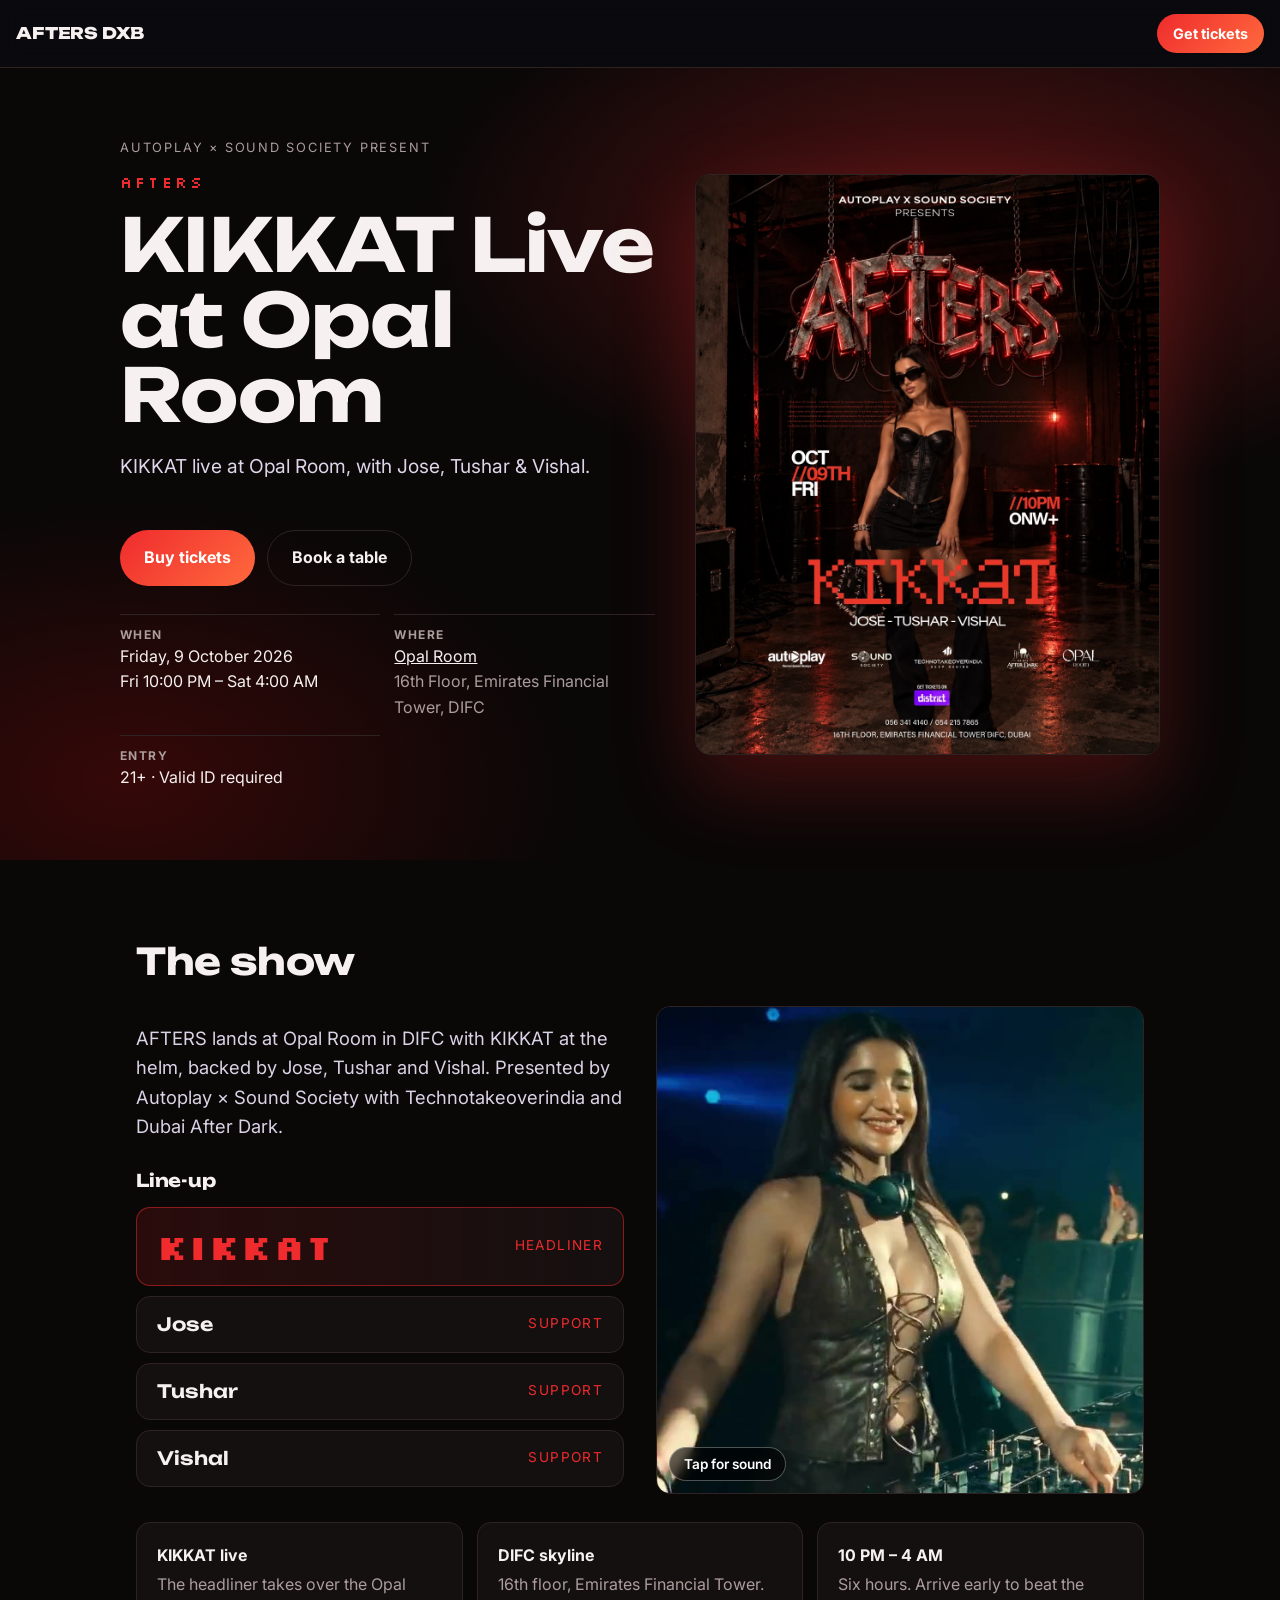
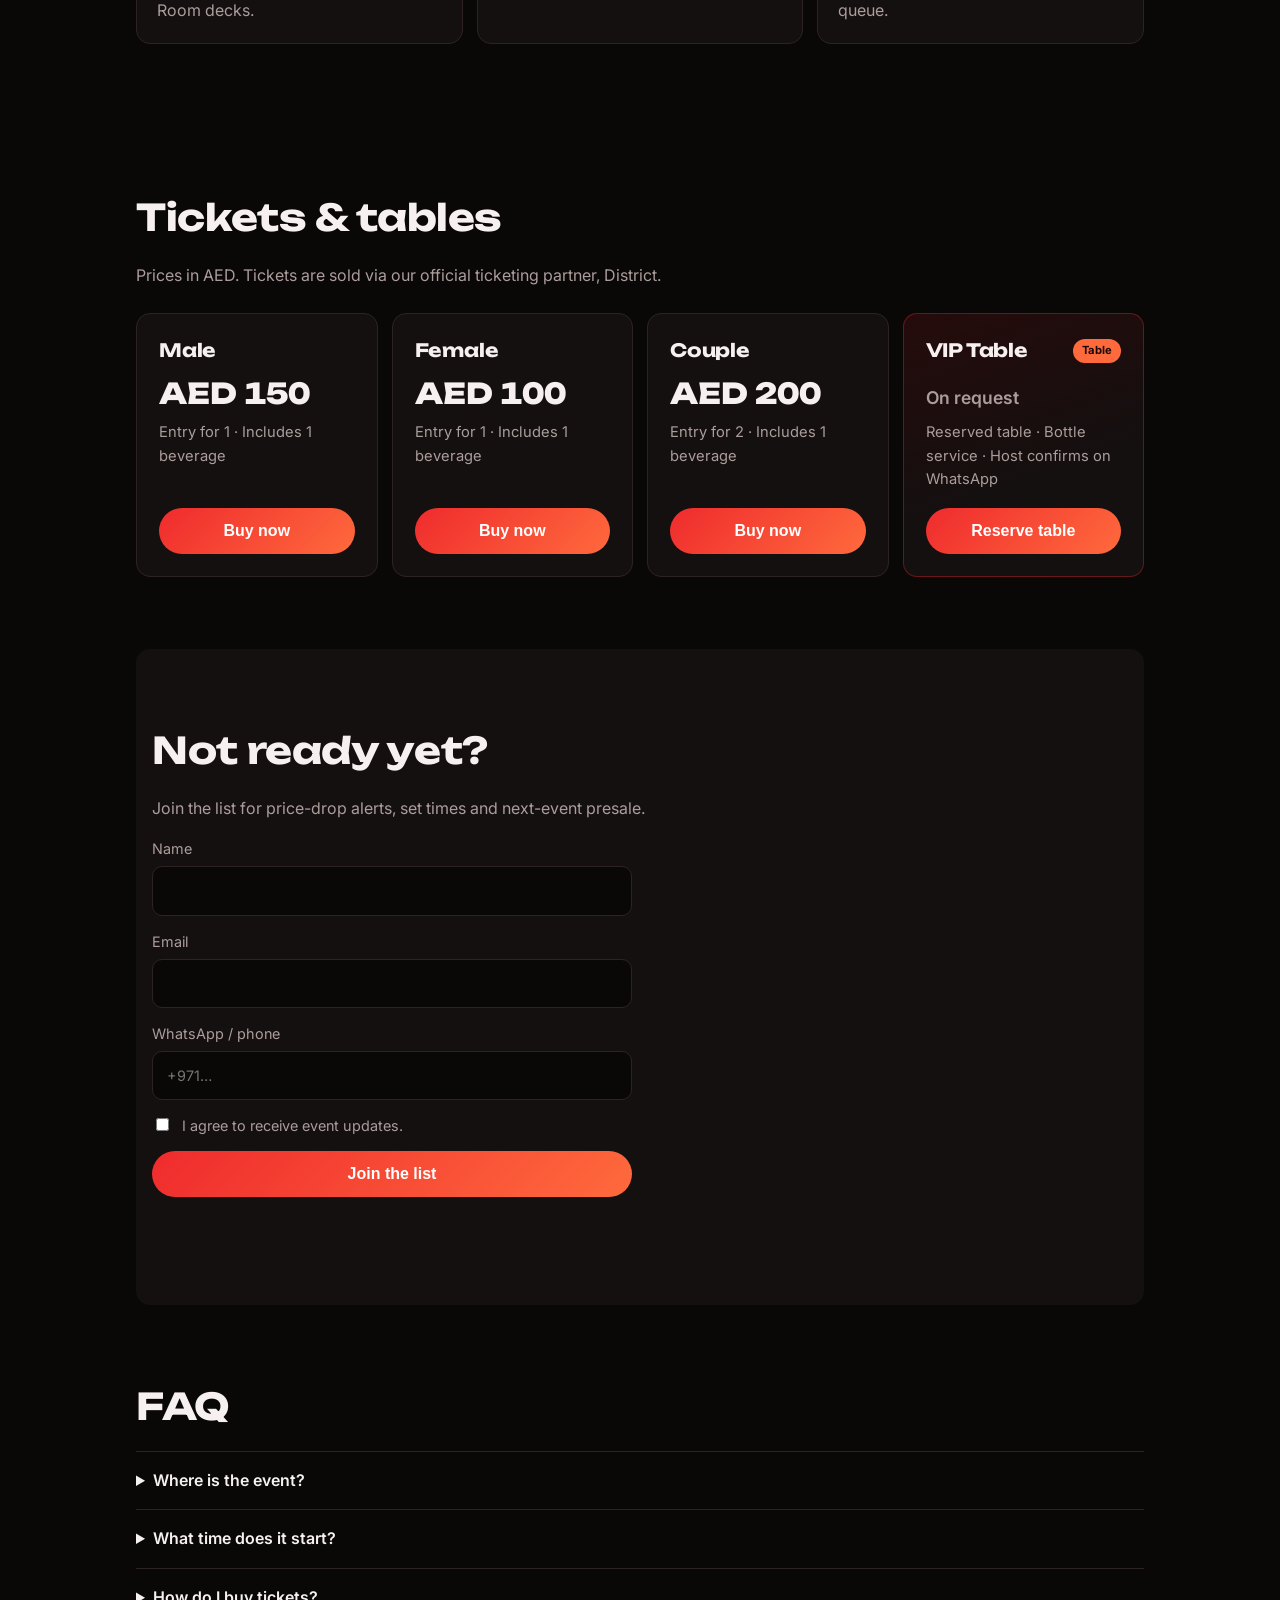
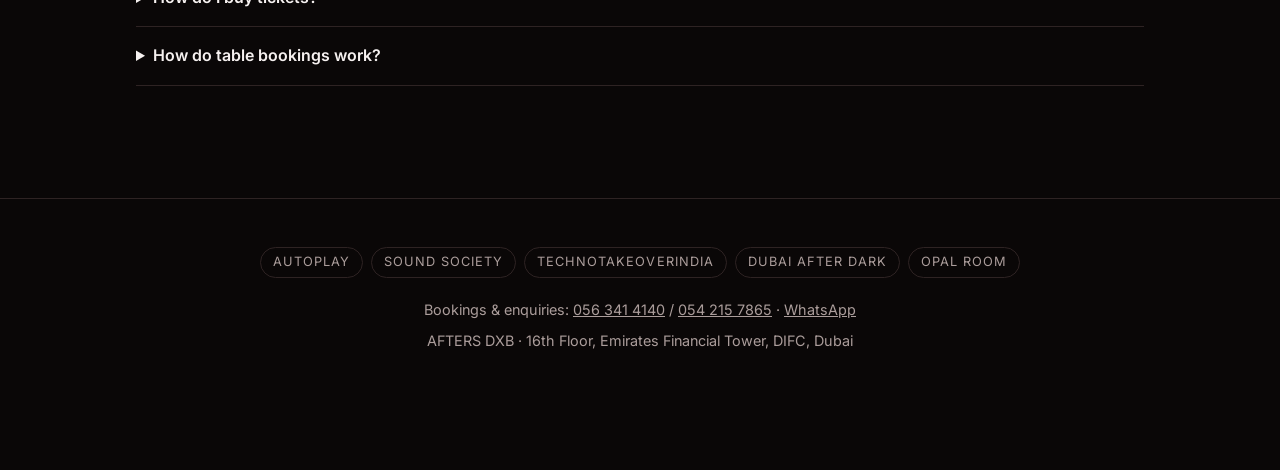
==== commit 12ed397e: "Prepare for GitHub Pages: share preview image and .nojekyll Co-Authored-By: Claude Opus 5.5 <noreply" ====
--- a/index.html
+++ b/index.html
@@ -9,8 +9,12 @@
   <meta property="og:title" content="KIKKAT Live at Opal Room — AFTERS" />
   <meta property="og:description" content="Fri 9 Oct, 10 PM – 4 AM · Opal Room, DIFC Dubai. Get tickets and VIP tables." />
   <meta property="og:type" content="website" />
-  <!-- Once published, set the full URL so WhatsApp/Instagram previews show the poster: -->
-  <!-- <meta property="og:image" content="https://your-domain.com/assets/poster.webp" /> -->
+  <!-- If you move to a custom domain, update these two URLs. -->
+  <meta property="og:url" content="https://masroorshad-ship-it.github.io/Afters-DXB/" />
+  <meta property="og:image" content="https://masroorshad-ship-it.github.io/Afters-DXB/assets/og-poster.jpg" />
+  <meta property="og:image:width" content="1080" />
+  <meta property="og:image:height" content="1350" />
+  <meta name="twitter:card" content="summary_large_image" />
   <link rel="preconnect" href="https://fonts.googleapis.com" />
   <link rel="preconnect" href="https://fonts.gstatic.com" crossorigin />
   <link href="https://fonts.googleapis.com/css2?family=Inter:wght@400;500;700&family=Silkscreen:wght@400;700&family=Unbounded:wght@600;800&display=swap" rel="stylesheet" />
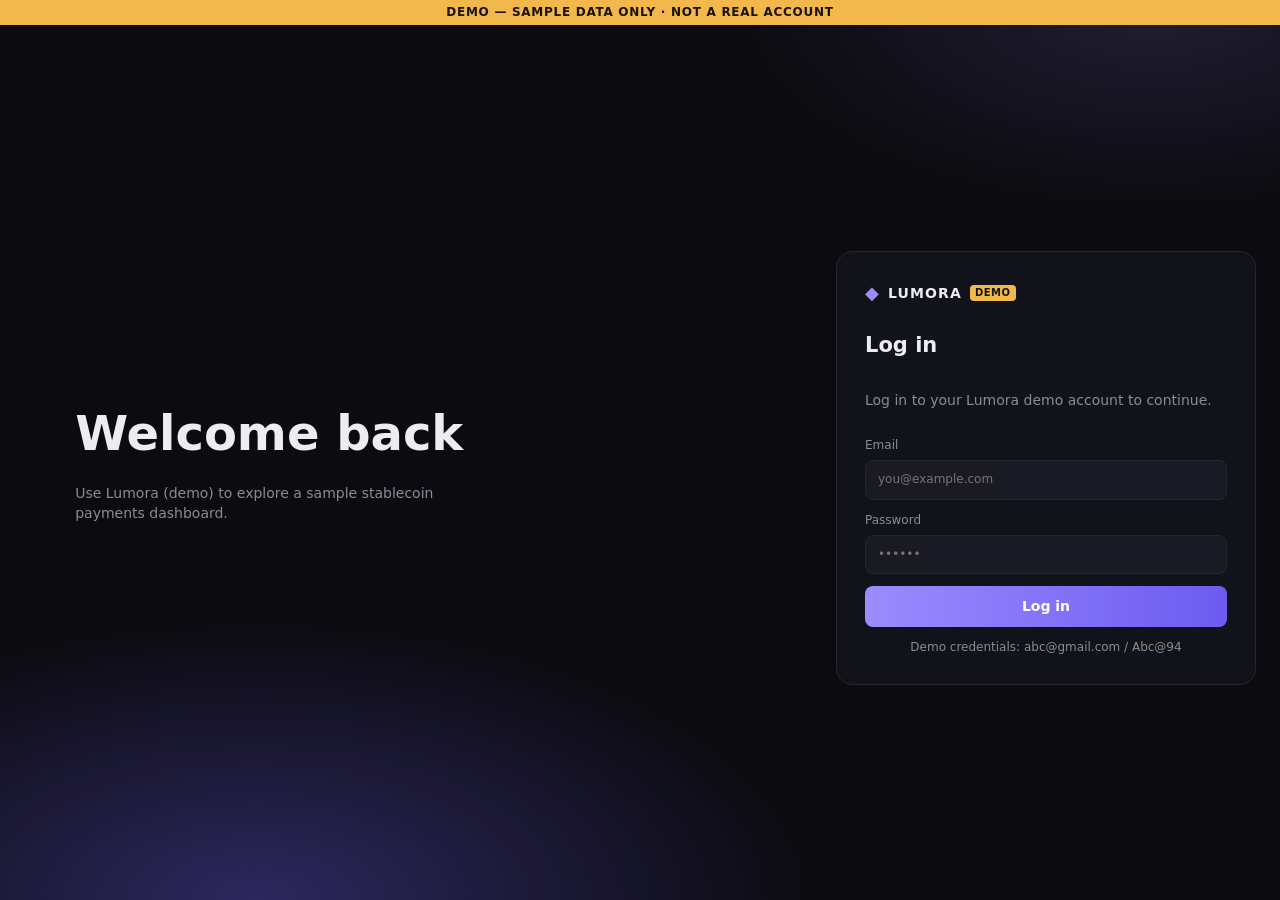
==== commit bc6def7b: "Add Lumora static demo dashboard with demo login Co-Authored-By: Claude Opus 5.5 <noreply@anthropic." ====
--- a/index.html
+++ b/index.html
@@ -1,131 +1,159 @@
 <!doctype html>
 <html lang="en">
 <head>
-  <meta charset="utf-8" />
-  <meta name="viewport" content="width=device-width, initial-scale=1" />
-  <title>KIKKAT Live at Opal Room — Tickets</title>
-  <meta name="description" content="AFTERS presents KIKKAT live at Opal Room, DIFC Dubai. Fri 9 Oct, 10 PM – 4 AM. Tickets and VIP tables." />
-  <!-- Social share preview (edit to match your event) -->
-  <meta property="og:title" content="KIKKAT Live at Opal Room — AFTERS" />
-  <meta property="og:description" content="Fri 9 Oct, 10 PM – 4 AM · Opal Room, DIFC Dubai. Get tickets and VIP tables." />
-  <meta property="og:type" content="website" />
-  <!-- If you move to a custom domain, update these two URLs. -->
-  <meta property="og:url" content="https://masroorshad-ship-it.github.io/Afters-DXB/" />
-  <meta property="og:image" content="https://masroorshad-ship-it.github.io/Afters-DXB/assets/og-poster.jpg" />
-  <meta property="og:image:width" content="1080" />
-  <meta property="og:image:height" content="1350" />
-  <meta name="twitter:card" content="summary_large_image" />
-  <link rel="preconnect" href="https://fonts.googleapis.com" />
-  <link rel="preconnect" href="https://fonts.gstatic.com" crossorigin />
-  <link href="https://fonts.googleapis.com/css2?family=Inter:wght@400;500;700&family=Silkscreen:wght@400;700&family=Unbounded:wght@600;800&display=swap" rel="stylesheet" />
-  <link rel="stylesheet" href="assets/styles.css" />
+  <meta charset="utf-8">
+  <meta name="viewport" content="width=device-width, initial-scale=1">
+  <title>Lumora Demo</title>
+  <link rel="stylesheet" href="styles.css">
 </head>
 <body>
-  <header class="nav">
-    <a href="#top" class="brand" data-bind="event.brand"></a>
-    <a href="#tickets" class="btn btn-sm">Get tickets</a>
-  </header>
+  <div class="demo-ribbon">DEMO — SAMPLE DATA ONLY · NOT A REAL ACCOUNT</div>
 
-  <main id="top">
-    <!-- HERO -->
-    <section class="hero" id="hero">
-      <div class="hero-inner">
-        <div class="hero-text">
-          <p class="eyebrow" data-bind="event.presenter"></p>
-          <p class="series" data-bind="event.series"></p>
-          <h1 data-bind="event.title"></h1>
-          <p class="tagline" data-bind="event.tagline"></p>
-          <div class="countdown" id="countdown" aria-live="off"></div>
-          <div class="hero-cta">
-            <a href="#tickets" class="btn">Buy tickets</a>
-            <a href="#tickets" class="btn btn-ghost">Book a table</a>
+  <!-- Login -->
+  <section id="login-view" class="login hidden">
+    <div class="login-hero">
+      <h1>Welcome back</h1>
+      <p>Use Lumora (demo) to explore a sample stablecoin payments dashboard.</p>
+    </div>
+    <form id="login-form" class="login-card" autocomplete="off">
+      <div class="brand"><span class="logo">◆</span> LUMORA <span class="badge">DEMO</span></div>
+      <h2>Log in</h2>
+      <p class="muted">Log in to your Lumora demo account to continue.</p>
+      <label>Email<input id="email" type="email" placeholder="you@example.com" required></label>
+      <label>Password<input id="password" type="password" placeholder="••••••" required></label>
+      <div id="login-error" class="error hidden">Invalid email or password.</div>
+      <button type="submit" id="login-btn" class="btn-primary">Log in</button>
+      <p class="hint">Demo credentials: abc@gmail.com / Abc@94</p>
+    </form>
+  </section>
+
+  <!-- App -->
+  <section id="app-view" class="app hidden">
+    <aside class="sidebar">
+      <div class="brand"><span class="logo">◆</span> LUMORA <span class="badge">DEMO</span></div>
+      <nav>
+        <a data-page="overview" class="active">▦ Overview</a>
+        <a data-page="receive">↓ Receive funds</a>
+        <a data-page="withdraw">↑ Withdraw</a>
+        <a data-page="transactions">⇄ Transactions</a>
+        <a data-page="cards">▭ Virtual cards</a>
+        <a data-page="settings">⚙ Settings</a>
+      </nav>
+      <button id="logout" class="logout">⎋ Log out</button>
+    </aside>
+
+    <main>
+      <header class="topbar">
+        <span class="crumb">Company / <b id="crumb-page">Overview</b></span>
+        <span class="user">abc@gmail.com</span>
+      </header>
+
+      <!-- Overview -->
+      <div class="page" id="page-overview">
+        <div class="row-between">
+          <div>
+            <h1>Welcome back, Demo User</h1>
+            <p class="muted">Your sample account at a glance — balance, cash flow and recent activity.</p>
           </div>
-          <ul class="facts">
-            <li><strong>When</strong><span data-bind="event.dateLabel"></span><br /><span data-bind="event.timeLabel"></span></li>
-            <li><strong>Where</strong><a id="venue-link" target="_blank" rel="noopener"><span data-bind="event.venue"></span></a><br /><span class="muted" data-bind="event.address"></span></li>
-            <li><strong>Entry</strong><span data-bind="event.ageLimit"></span></li>
-          </ul>
         </div>
-        <figure class="hero-poster" id="hero-poster" hidden>
-          <img id="poster-img" alt="" width="1080" height="1350" fetchpriority="high" />
-        </figure>
-      </div>
-    </section>
 
-    <!-- ABOUT / SHOW -->
-    <section class="section" id="show">
-      <h2>The show</h2>
-      <div class="show-grid">
-        <div>
-          <p class="lead" data-bind="event.about"></p>
-          <h3>Line-up</h3>
-          <ol class="lineup" id="lineup"></ol>
+        <div class="balance-card">
+          <div>
+            <div class="muted small">Available balance <span class="badge">SAMPLE</span></div>
+            <div class="balance" id="balance"></div>
+            <div class="muted small">Demo figures · not real funds</div>
+          </div>
+          <div class="balance-actions">
+            <button class="btn-light" data-goto="receive">↓ Receive</button>
+            <button class="btn-ghost" data-goto="withdraw">↑ Withdraw</button>
+          </div>
         </div>
-        <div class="video-wrap" id="video-wrap" hidden>
-          <video id="promo-video" muted loop playsinline preload="metadata"></video>
-          <button type="button" class="sound-btn" id="sound-btn" aria-pressed="false">Tap for sound</button>
+
+        <div class="tiles">
+          <div class="tile" data-goto="receive"><span class="ico">↓</span><div><b>Receive funds</b><div class="muted small">Bank details for deposits</div></div></div>
+          <div class="tile" data-goto="withdraw"><span class="ico">↑</span><div><b>Withdraw USDT</b><div class="muted small">Send to a wallet</div></div></div>
+          <div class="tile" data-goto="cards"><span class="ico">▭</span><div><b>Virtual cards</b><div class="muted small">Coming soon</div></div></div>
+        </div>
+
+        <div class="stats">
+          <div class="stat"><div class="muted small">Total in</div><div class="pos" id="stat-in"></div></div>
+          <div class="stat"><div class="muted small">Total out</div><div class="neg" id="stat-out"></div></div>
+          <div class="stat"><div class="muted small">Net flow</div><div id="stat-net"></div></div>
+          <div class="stat"><div class="muted small">Transactions</div><div id="stat-count"></div></div>
+        </div>
+
+        <div class="grid-2">
+          <div class="panel span-2">
+            <div class="row-between"><b>Cash flow</b><span class="muted small"><span class="dot pos-bg"></span>In <span class="dot neg-bg"></span>Out</span></div>
+            <div class="chart" id="chart"></div>
+          </div>
+          <div class="panel">
+            <b>Receiving info</b>
+            <p class="muted small">Sample details — do not send money here.</p>
+            <dl class="kv" id="recv-info"></dl>
+          </div>
+          <div class="panel">
+            <div class="row-between"><b>Recent transactions</b><a class="link" data-goto="transactions">View all →</a></div>
+            <table class="tx compact"><tbody id="recent-tx"></tbody></table>
+          </div>
         </div>
       </div>
-      <div class="highlights" id="highlights"></div>
-    </section>
 
-    <!-- TICKETS TABLE -->
-    <section class="section" id="tickets">
-      <h2>Tickets &amp; tables</h2>
-      <p class="muted">Prices in <span data-bind="event.currency"></span>. Tickets are sold via our official ticketing partner, <span data-bind="event.ticketingPartner"></span>.</p>
-      <div class="ticket-grid" id="ticket-rows"></div>
-    </section>
+      <!-- Transactions -->
+      <div class="page hidden" id="page-transactions">
+        <h1>Transactions</h1>
+        <p class="muted">Complete history of sample transactions in this demo account.</p>
+        <div class="filters" id="filters">
+          <button data-f="all" class="active">All</button>
+          <button data-f="Deposit">Deposits</button>
+          <button data-f="Withdrawal">Withdrawals</button>
+          <button data-f="Fee">Fees</button>
+          <button data-f="Pending">Pending</button>
+          <button data-f="Completed">Completed</button>
+          <button data-f="Failed">Failed</button>
+        </div>
+        <div class="panel">
+          <table class="tx">
+            <thead><tr><th>Date</th><th>Description</th><th>Type</th><th>Status</th><th class="r">Amount</th></tr></thead>
+            <tbody id="all-tx"></tbody>
+          </table>
+        </div>
+      </div>
 
-    <!-- GUESTLIST / LEAD CAPTURE -->
-    <section class="section signup" id="signup">
-      <h2>Not ready yet?</h2>
-      <p class="muted">Join the list for price-drop alerts, set times and next-event presale.</p>
-      <form id="signup-form" class="form" novalidate>
-        <input type="hidden" name="form" value="guestlist" />
-        <label>Name<input name="name" autocomplete="name" required /></label>
-        <label>Email<input name="email" type="email" autocomplete="email" required /></label>
-        <label>WhatsApp / phone<input name="phone" type="tel" autocomplete="tel" placeholder="+971…" /></label>
-        <label class="check"><input type="checkbox" name="consent" required /> I agree to receive event updates.</label>
-        <button class="btn" type="submit">Join the list</button>
-        <p class="form-msg" role="status"></p>
-      </form>
-    </section>
+      <!-- Receive -->
+      <div class="page hidden" id="page-receive">
+        <h1>Receive funds</h1>
+        <p class="muted">Sample receiving details. This is a demo — no real account exists.</p>
+        <div class="panel"><dl class="kv" id="recv-info-2"></dl></div>
+      </div>
 
-    <!-- FAQ -->
-    <section class="section" id="faq">
-      <h2>FAQ</h2>
-      <div id="faqs"></div>
-    </section>
-  </main>
+      <!-- Withdraw -->
+      <div class="page hidden" id="page-withdraw">
+        <h1>Withdraw USDT</h1>
+        <p class="muted">Simulated withdrawal — adds a sample transaction to this demo only.</p>
+        <form class="panel form" id="withdraw-form">
+          <label>Amount (USD)<input id="w-amount" type="number" min="1" step="0.01" required></label>
+          <label>Wallet address (TRC20)<input id="w-addr" placeholder="T..." required></label>
+          <button class="btn-primary" type="submit">Submit demo withdrawal</button>
+          <div id="w-msg" class="muted small"></div>
+        </form>
+      </div>
 
-  <footer class="footer">
-    <p class="partners" id="partners"></p>
-    <p>Bookings &amp; enquiries: <span id="phones"></span> · <a id="wa-link" target="_blank" rel="noopener">WhatsApp</a></p>
-    <p><span data-bind="event.brand"></span> · <span data-bind="event.address"></span>, <span data-bind="event.city"></span></p>
-  </footer>
+      <div class="page hidden" id="page-cards">
+        <h1>Virtual cards</h1>
+        <div class="panel muted">Virtual cards are not available in the demo.</div>
+      </div>
 
-  <!-- Sticky mobile CTA -->
-  <a href="#tickets" class="sticky-cta" id="sticky-cta">Get tickets <span id="sticky-from"></span></a>
+      <div class="page hidden" id="page-settings">
+        <h1>Settings</h1>
+        <div class="panel">
+          <p>Signed in as <b>abc@gmail.com</b> (demo account).</p>
+          <button class="btn-ghost" id="reset">Reset demo data</button>
+        </div>
+      </div>
+    </main>
+  </section>
 
-  <!-- Lead / table modal -->
-  <dialog id="lead-modal">
-    <form id="lead-form" class="form" method="dialog" novalidate>
-      <button type="button" class="close" aria-label="Close" data-close>&times;</button>
-      <h3 id="lead-title">Reserve a table</h3>
-      <p class="muted" id="lead-sub"></p>
-      <input type="hidden" name="form" value="table" />
-      <input type="hidden" name="option" />
-      <label>Name<input name="name" autocomplete="name" required /></label>
-      <label>Email<input name="email" type="email" autocomplete="email" required /></label>
-      <label>WhatsApp / phone<input name="phone" type="tel" autocomplete="tel" placeholder="+971…" required /></label>
-      <label data-table-only>Guests<input name="guests" type="number" min="1" max="30" value="6" /></label>
-      <label data-table-only>Notes<textarea name="notes" rows="2" placeholder="Birthday, bottle preferences…"></textarea></label>
-      <button class="btn" type="submit" id="lead-submit">Send request</button>
-      <p class="form-msg" role="status"></p>
-    </form>
-  </dialog>
-
-  <script src="assets/config.js"></script>
-  <script src="assets/app.js"></script>
+  <script src="app.js"></script>
 </body>
 </html>
--- a/styles.css
+++ b/styles.css
@@ -0,0 +1,160 @@
+:root {
+  --bg: #0b0b10;
+  --panel: #13131b;
+  --panel-2: #1a1a24;
+  --line: #262633;
+  --text: #ececf3;
+  --muted: #8b8b9c;
+  --accent: #9b8cff;
+  --accent-2: #6d5bf0;
+  --pos: #34d27b;
+  --neg: #f0727a;
+  --warn: #f2b84b;
+}
+* { box-sizing: border-box; }
+html, body { margin: 0; }
+body {
+  background: var(--bg);
+  color: var(--text);
+  font: 14px/1.45 system-ui, -apple-system, "Segoe UI", Roboto, sans-serif;
+}
+.hidden { display: none !important; }
+.muted { color: var(--muted); }
+.small { font-size: 12px; }
+.pos { color: var(--pos); }
+.neg { color: var(--neg); }
+.r { text-align: right; }
+h1 { font-size: 24px; margin: 0 0 4px; }
+h2 { margin: 12px 0 4px; }
+button, a { cursor: pointer; font: inherit; }
+
+.demo-ribbon {
+  position: fixed; top: 0; left: 0; right: 0; z-index: 50;
+  background: #f2b84b; color: #1a1300; text-align: center;
+  font-weight: 700; font-size: 12px; letter-spacing: .06em; padding: 4px 8px;
+}
+.badge {
+  display: inline-block; font-size: 10px; font-weight: 700; letter-spacing: .05em;
+  background: #f2b84b; color: #1a1300; border-radius: 4px; padding: 1px 5px; vertical-align: middle;
+}
+
+/* Login */
+.login {
+  min-height: 100vh; padding: 60px 24px 24px;
+  display: grid; grid-template-columns: 1fr minmax(320px, 420px); align-items: center; gap: 40px;
+  background:
+    radial-gradient(800px 400px at 20% 100%, rgba(109,91,240,.35), transparent 70%),
+    radial-gradient(600px 300px at 90% 0%, rgba(155,140,255,.15), transparent 70%),
+    var(--bg);
+}
+.login-hero { padding-left: 4vw; }
+.login-hero h1 { font-size: 48px; }
+.login-hero p { color: var(--muted); max-width: 380px; }
+.login-card {
+  background: rgba(19,19,27,.9); border: 1px solid var(--line); border-radius: 16px;
+  padding: 28px; display: flex; flex-direction: column; gap: 12px;
+}
+.brand { font-weight: 800; letter-spacing: .08em; display: flex; align-items: center; gap: 8px; }
+.logo { color: var(--accent); font-size: 18px; }
+label { display: flex; flex-direction: column; gap: 6px; font-size: 12px; color: var(--muted); }
+input {
+  background: var(--panel-2); border: 1px solid var(--line); border-radius: 8px;
+  color: var(--text); padding: 10px 12px; font: inherit;
+}
+input:focus { outline: 2px solid var(--accent-2); border-color: transparent; }
+.btn-primary {
+  background: linear-gradient(90deg, var(--accent), var(--accent-2)); color: #fff;
+  border: 0; border-radius: 8px; padding: 10px 14px; font-weight: 600;
+}
+.btn-primary:disabled { opacity: .6; }
+.btn-light { background: #fff; color: #222; border: 0; border-radius: 8px; padding: 8px 14px; font-weight: 600; }
+.btn-ghost { background: rgba(255,255,255,.08); color: var(--text); border: 1px solid var(--line); border-radius: 8px; padding: 8px 14px; }
+.error { color: var(--neg); font-size: 12px; }
+.hint { font-size: 12px; color: var(--muted); text-align: center; margin: 0; }
+
+/* App shell */
+.app { display: grid; grid-template-columns: 220px 1fr; min-height: 100vh; padding-top: 24px; }
+.sidebar {
+  border-right: 1px solid var(--line); padding: 20px 12px; display: flex; flex-direction: column; gap: 20px;
+  position: sticky; top: 24px; height: calc(100vh - 24px);
+}
+.sidebar nav { display: flex; flex-direction: column; gap: 2px; }
+.sidebar nav a { padding: 8px 10px; border-radius: 8px; color: var(--muted); text-decoration: none; }
+.sidebar nav a:hover { background: var(--panel); color: var(--text); }
+.sidebar nav a.active { background: var(--panel-2); color: var(--text); }
+.logout { margin-top: auto; background: none; border: 0; color: var(--muted); text-align: left; padding: 8px 10px; }
+.logout:hover { color: var(--text); }
+main { padding: 0 28px 40px; min-width: 0; }
+.topbar { display: flex; justify-content: space-between; padding: 14px 0; border-bottom: 1px solid var(--line); margin-bottom: 20px; color: var(--muted); font-size: 12px; }
+.topbar b { color: var(--text); font-weight: 500; }
+.page { display: flex; flex-direction: column; gap: 16px; }
+.row-between { display: flex; justify-content: space-between; align-items: center; gap: 12px; }
+.panel { background: var(--panel); border: 1px solid var(--line); border-radius: 12px; padding: 16px; }
+.link { color: var(--accent); font-size: 12px; }
+
+.balance-card {
+  border-radius: 14px; padding: 22px; display: flex; justify-content: space-between; align-items: flex-end; gap: 16px; flex-wrap: wrap;
+  background: linear-gradient(120deg, #3b2f8f, #6d5bf0 60%, #9b8cff);
+}
+.balance-card .muted { color: rgba(255,255,255,.75); }
+.balance { font-size: 40px; font-weight: 700; margin: 4px 0; }
+.balance-actions { display: flex; gap: 8px; }
+.balance-actions .btn-ghost { background: rgba(255,255,255,.15); border-color: rgba(255,255,255,.25); }
+
+.tiles { display: grid; grid-template-columns: repeat(3, 1fr); gap: 12px; }
+.tile { background: var(--panel); border: 1px solid var(--line); border-radius: 12px; padding: 14px; display: flex; gap: 12px; align-items: center; cursor: pointer; }
+.tile:hover { border-color: var(--accent-2); }
+.ico { width: 32px; height: 32px; border-radius: 8px; background: var(--accent-2); display: grid; place-items: center; font-weight: 700; }
+
+.stats { display: grid; grid-template-columns: repeat(4, 1fr); gap: 12px; }
+.stat { background: var(--panel); border: 1px solid var(--line); border-radius: 12px; padding: 14px; }
+.stat > div:last-child { font-size: 20px; font-weight: 600; margin-top: 4px; }
+
+.grid-2 { display: grid; grid-template-columns: 1fr 1fr; gap: 16px; }
+.span-2 { grid-column: span 2; }
+
+.chart { display: flex; align-items: flex-end; gap: 10px; height: 220px; margin-top: 16px; padding-top: 24px; }
+.bar-col { flex: 1; display: flex; flex-direction: column; align-items: center; justify-content: flex-end; height: 100%; gap: 6px; min-width: 0; }
+.bar { width: 70%; max-width: 40px; border-radius: 6px 6px 2px 2px; position: relative; }
+.bar span { position: absolute; top: -18px; left: 50%; transform: translateX(-50%); font-size: 10px; white-space: nowrap; }
+.bar-col .lbl { font-size: 10px; color: var(--muted); }
+.pos-bg { background: var(--pos); }
+.neg-bg { background: var(--neg); }
+.dot { display: inline-block; width: 8px; height: 8px; border-radius: 50%; margin: 0 4px 0 10px; }
+
+.kv { display: grid; grid-template-columns: auto 1fr; gap: 10px 16px; margin: 12px 0 0; font-size: 13px; }
+.kv dt { color: var(--muted); }
+.kv dd { margin: 0; text-align: right; }
+
+.filters { display: flex; gap: 6px; flex-wrap: wrap; }
+.filters button { background: var(--panel); border: 1px solid var(--line); color: var(--muted); border-radius: 999px; padding: 5px 12px; font-size: 12px; }
+.filters button.active { background: var(--accent-2); color: #fff; border-color: transparent; }
+
+.tx { width: 100%; border-collapse: collapse; font-size: 13px; }
+.tx th { text-align: left; color: var(--muted); font-weight: 500; font-size: 11px; text-transform: uppercase; letter-spacing: .04em; padding: 8px; border-bottom: 1px solid var(--line); }
+.tx td { padding: 10px 8px; border-bottom: 1px solid var(--line); vertical-align: top; }
+.tx tr:last-child td { border-bottom: 0; }
+.tx .sub { color: var(--muted); font-size: 11px; }
+.tx.compact td { padding: 8px 4px; }
+.pill { display: inline-block; font-size: 11px; padding: 2px 8px; border-radius: 999px; }
+.pill.Deposit, .pill.Completed { background: rgba(52,210,123,.15); color: var(--pos); }
+.pill.Withdrawal, .pill.Failed { background: rgba(240,114,122,.15); color: var(--neg); }
+.pill.Fee, .pill.Pending { background: rgba(242,184,75,.15); color: var(--warn); }
+
+.form { display: flex; flex-direction: column; gap: 12px; max-width: 420px; }
+
+@media (max-width: 860px) {
+  .login { grid-template-columns: 1fr; padding: 48px 16px 16px; }
+  .login-hero { padding: 0; }
+  .login-hero h1 { font-size: 34px; }
+  .app { grid-template-columns: 1fr; }
+  .sidebar { position: static; height: auto; flex-direction: row; flex-wrap: wrap; align-items: center; border-right: 0; border-bottom: 1px solid var(--line); padding: 12px 16px; gap: 10px; }
+  .sidebar nav { flex-direction: row; flex-wrap: wrap; }
+  .logout { margin: 0; }
+  main { padding: 0 16px 32px; }
+  .tiles, .stats { grid-template-columns: 1fr 1fr; }
+  .grid-2 { grid-template-columns: 1fr; }
+  .span-2 { grid-column: auto; }
+  .tx th:nth-child(3), .tx td:nth-child(3) { display: none; }
+  .balance { font-size: 30px; }
+}
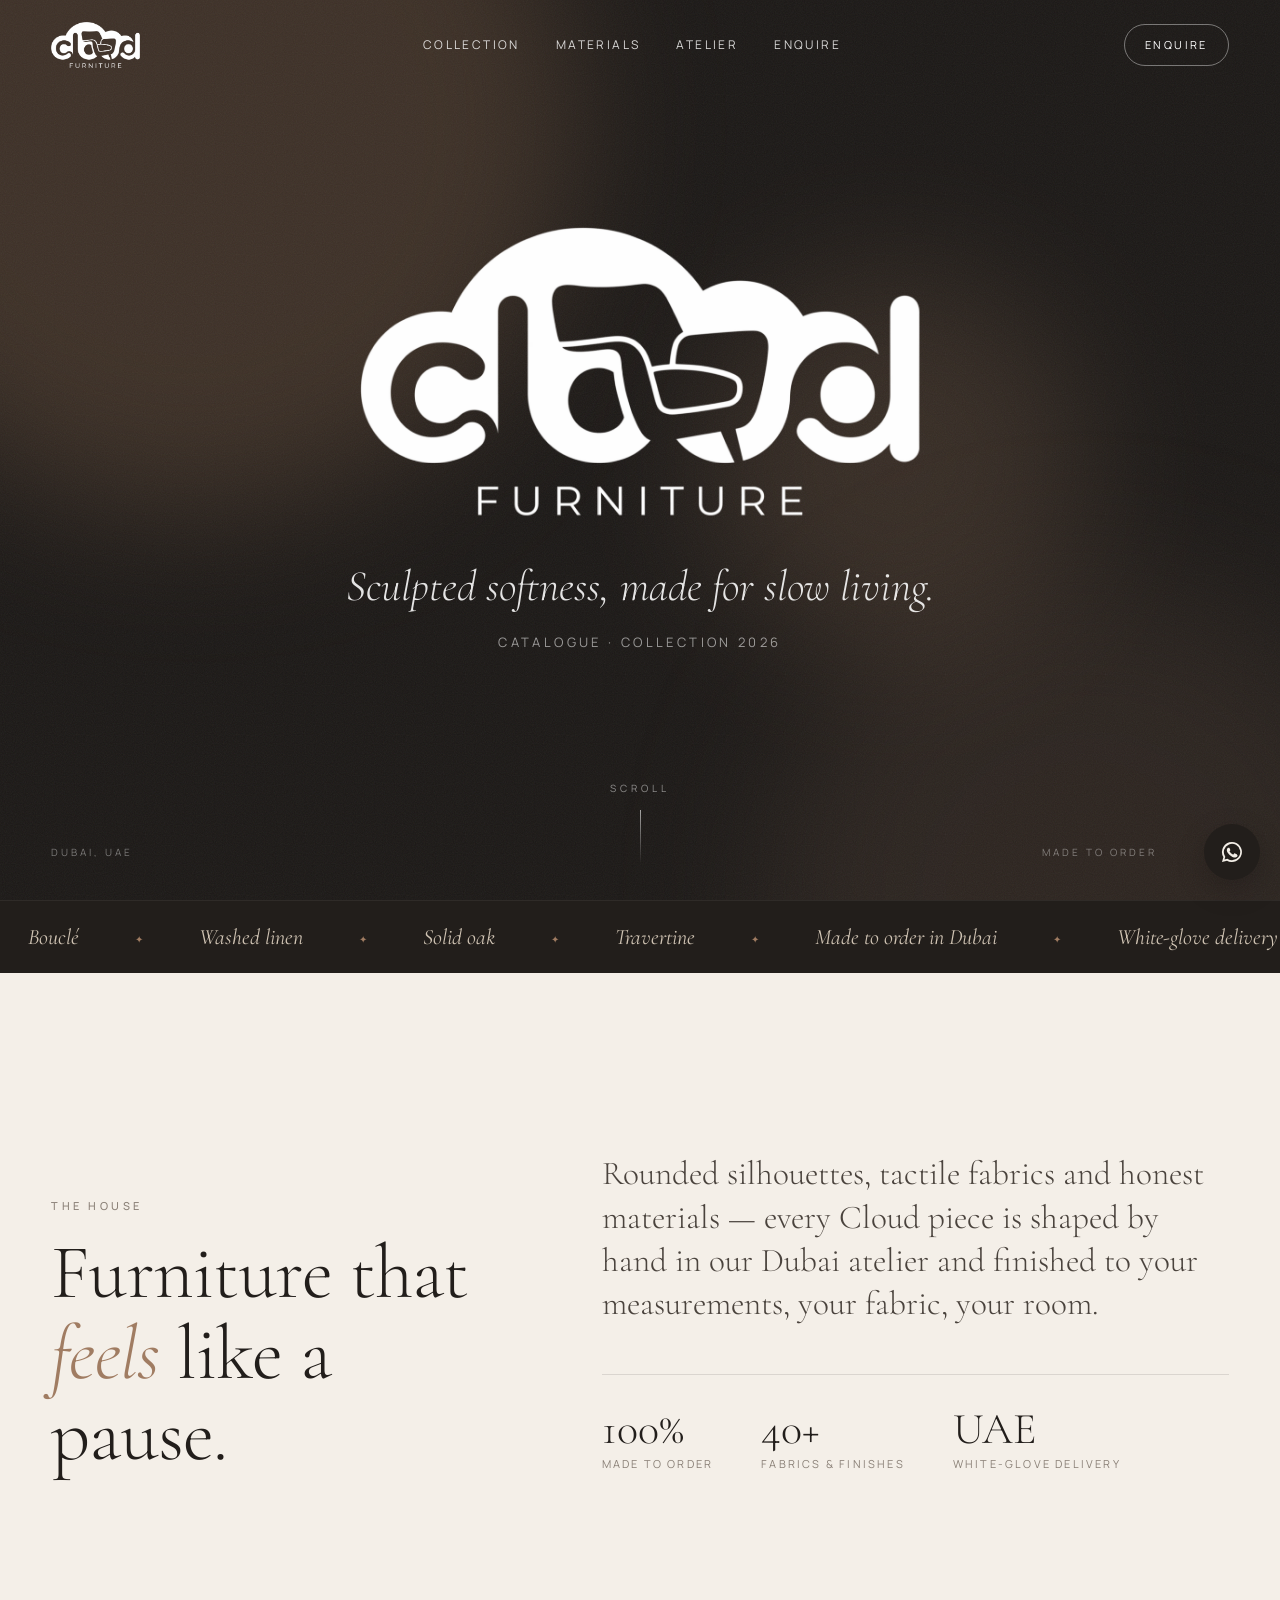
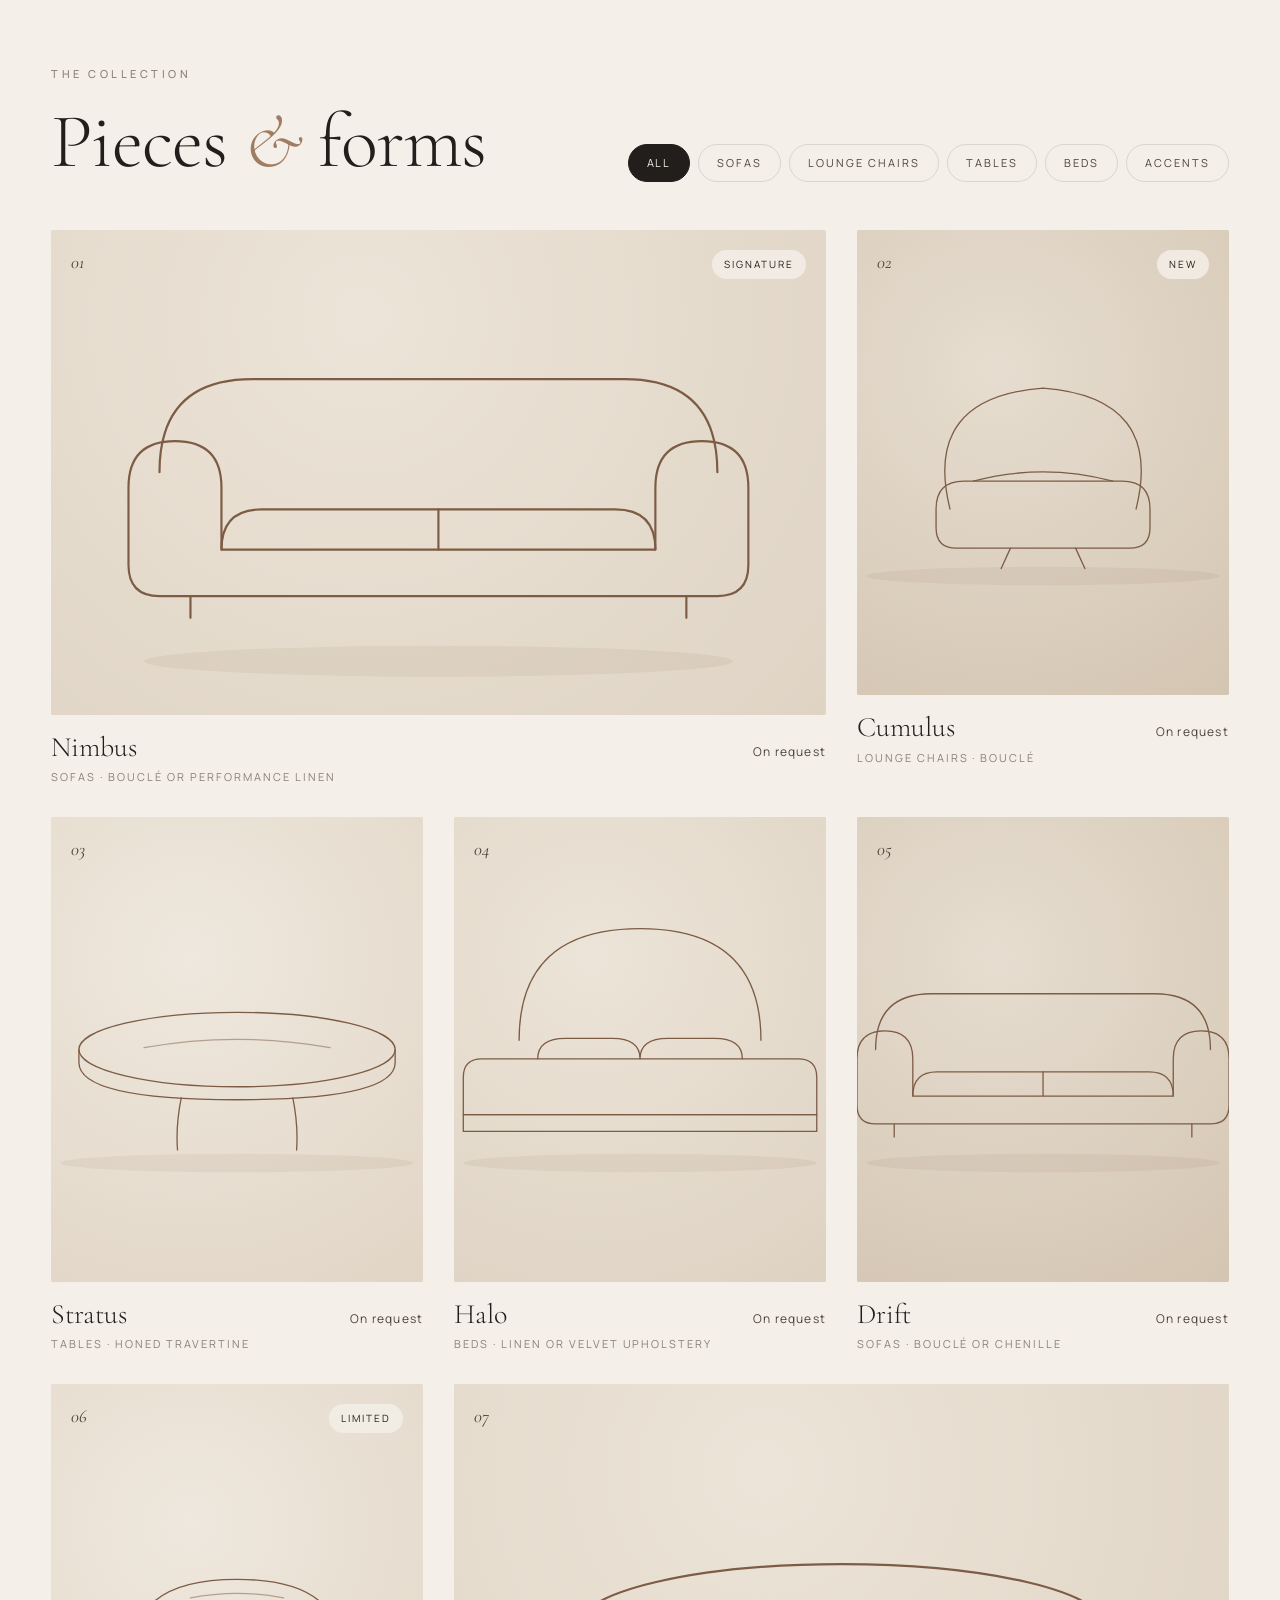
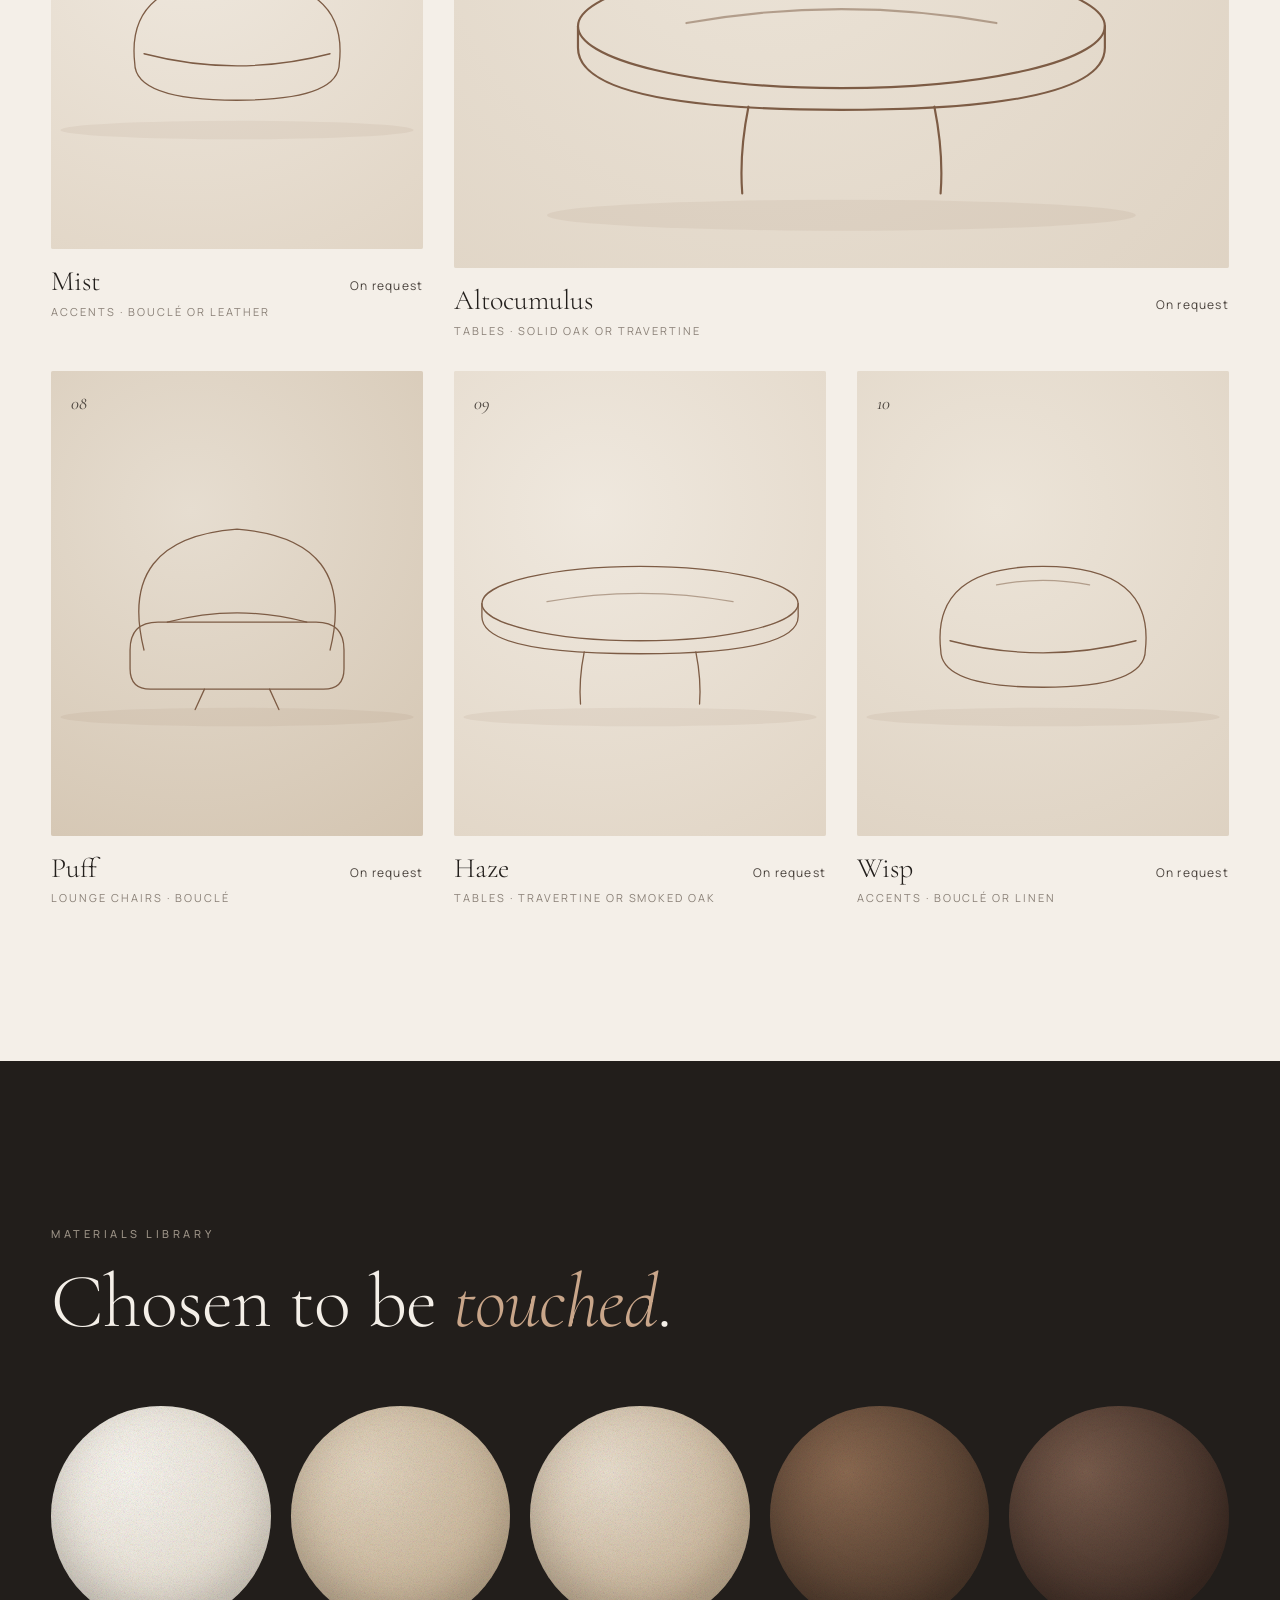
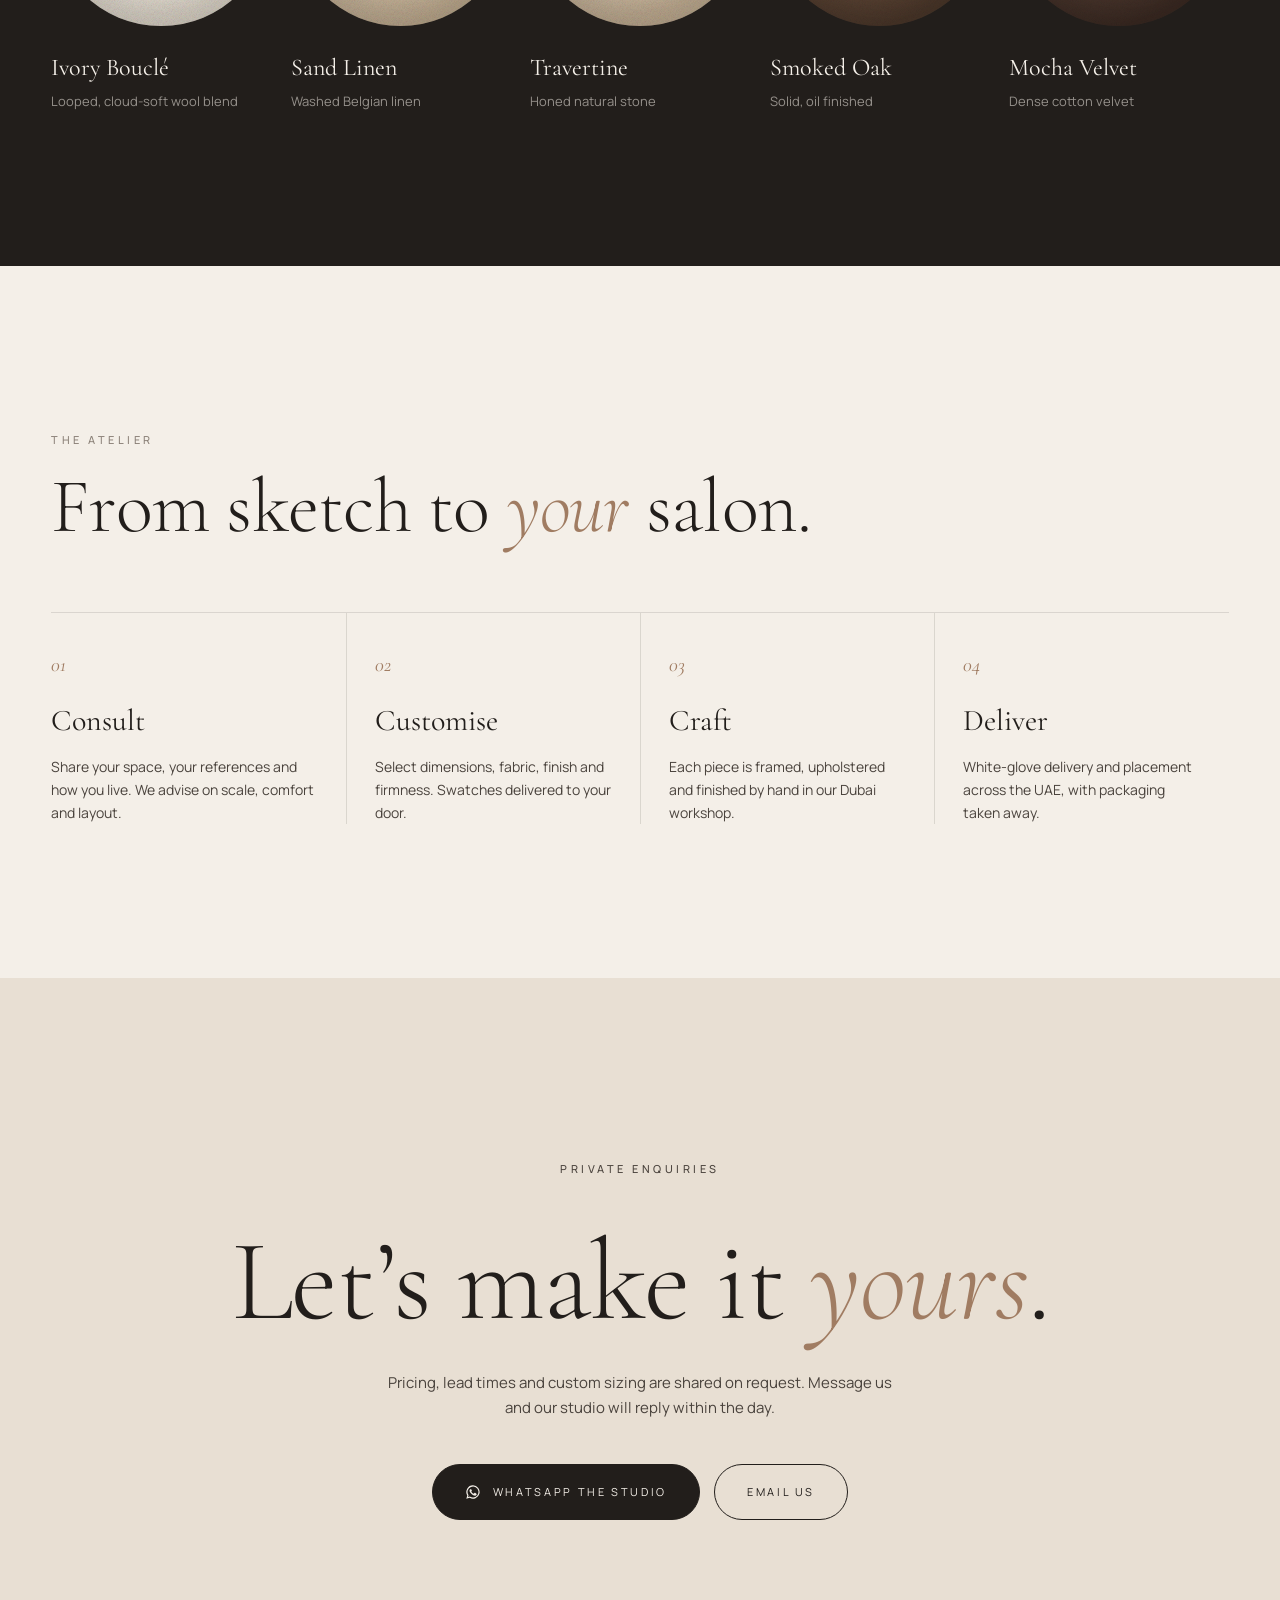
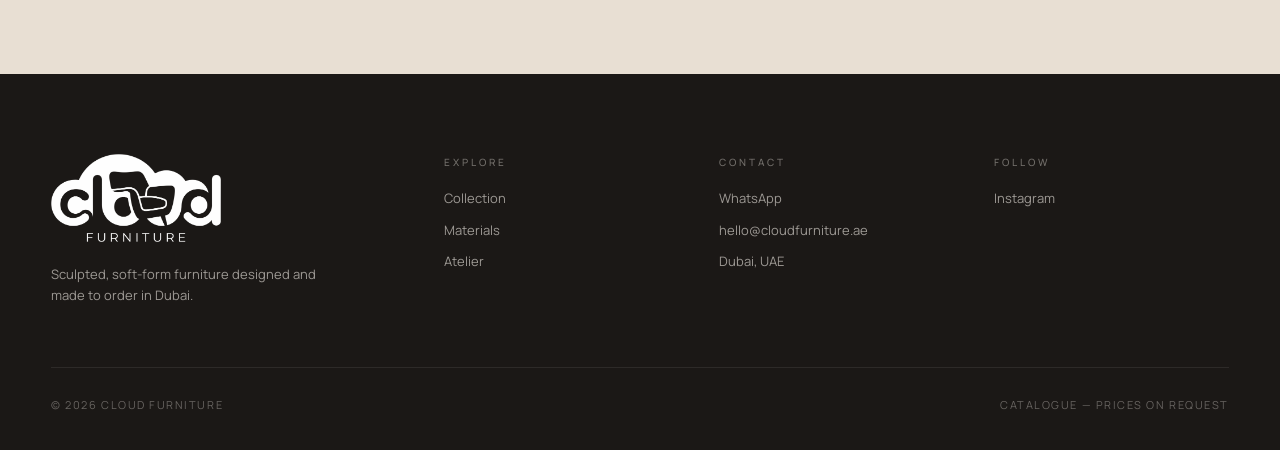
==== commit 2b0ca571: "Add Cloud Furniture catalogue page with logo Co-Authored-By: Claude Opus 5.5 <noreply@anthropic.com>" ====
--- a/index.html
+++ b/index.html
@@ -1,159 +1,579 @@
 <!doctype html>
 <html lang="en">
 <head>
-  <meta charset="utf-8">
-  <meta name="viewport" content="width=device-width, initial-scale=1">
-  <title>Lumora Demo</title>
-  <link rel="stylesheet" href="styles.css">
+<meta charset="utf-8">
+<meta name="viewport" content="width=device-width, initial-scale=1">
+<title>Cloud Furniture — Catalogue</title>
+<meta name="description" content="Cloud Furniture, Dubai. Sculpted, soft-form furniture made to order.">
+<meta property="og:title" content="Cloud Furniture — Catalogue">
+<meta property="og:description" content="Sculpted, soft-form furniture made to order in Dubai.">
+<meta property="og:image" content="assets/logo-white.png">
+<link rel="icon" href="assets/favicon.png">
+<link rel="preconnect" href="https://fonts.googleapis.com">
+<link rel="preconnect" href="https://fonts.gstatic.com" crossorigin>
+<link href="https://fonts.googleapis.com/css2?family=Cormorant+Garamond:ital,wght@0,300;0,400;0,500;1,300;1,400&family=Manrope:wght@300;400;500;600&display=swap" rel="stylesheet">
+<style>
+  :root {
+    --bone: #f4efe8;
+    --sand: #e8dfd3;
+    --stone: #cfc3b3;
+    --clay: #a07c62;
+    --clay-deep: #7d5c45;
+    --ink: #221e1b;
+    --ink-soft: #4a433d;
+    --muted: #8a8077;
+    --line: rgba(34, 30, 27, .12);
+    --serif: "Cormorant Garamond", "Times New Roman", serif;
+    --sans: "Manrope", system-ui, -apple-system, sans-serif;
+    --gutter: clamp(16px, 4vw, 56px);
+    --max: 1320px;
+  }
+  *, *::before, *::after { box-sizing: border-box; }
+  html { scroll-behavior: smooth; }
+  body {
+    margin: 0;
+    background: var(--bone);
+    color: var(--ink);
+    font-family: var(--sans);
+    font-weight: 400;
+    font-size: 15px;
+    line-height: 1.65;
+    -webkit-font-smoothing: antialiased;
+    overflow-x: hidden;
+  }
+  img { max-width: 100%; display: block; }
+  a { color: inherit; text-decoration: none; }
+  button { font: inherit; color: inherit; cursor: pointer; }
+  .wrap { max-width: var(--max); margin: 0 auto; padding: 0 var(--gutter); }
+  .eyebrow {
+    font-size: 11px; letter-spacing: .32em; text-transform: uppercase;
+    color: var(--muted); font-weight: 500;
+  }
+  h1, h2, h3 { font-family: var(--serif); font-weight: 300; margin: 0; line-height: 1.05; }
+  h2 { font-size: clamp(40px, 6vw, 84px); letter-spacing: -.01em; }
+  h2 em, h1 em { font-style: italic; color: var(--clay); }
+
+  /* ---------- Header ---------- */
+  .header {
+    position: fixed; inset: 0 0 auto 0; z-index: 50;
+    transition: background .5s ease, border-color .5s ease, padding .4s ease;
+    border-bottom: 1px solid transparent;
+    padding: 22px 0;
+  }
+  .header .wrap { display: flex; align-items: center; justify-content: space-between; gap: 24px; }
+  .header .logo { height: 46px; width: auto; position: relative; }
+  .header .logo img { height: 100%; width: auto; transition: opacity .4s ease; }
+  .header .logo .dark { position: absolute; inset: 0; opacity: 0; }
+  .nav { display: flex; gap: 36px; font-size: 12px; letter-spacing: .2em; text-transform: uppercase; }
+  .nav a { color: rgba(255,255,255,.82); transition: color .3s; position: relative; }
+  .nav a::after { content: ""; position: absolute; left: 0; right: 100%; bottom: -6px; height: 1px; background: currentColor; transition: right .35s ease; }
+  .nav a:hover::after { right: 0; }
+  .header .cta {
+    font-size: 11px; letter-spacing: .22em; text-transform: uppercase;
+    padding: 11px 20px; border: 1px solid rgba(255,255,255,.4); border-radius: 100px;
+    color: #fff; transition: all .3s;
+  }
+  .header .cta:hover { background: #fff; color: var(--ink); }
+  .header.solid { background: rgba(244, 239, 232, .88); backdrop-filter: blur(14px); -webkit-backdrop-filter: blur(14px); border-color: var(--line); padding: 14px 0; }
+  .header.solid .logo .dark { opacity: 1; }
+  .header.solid .logo .light { opacity: 0; }
+  .header.solid .nav a { color: var(--ink-soft); }
+  .header.solid .cta { color: var(--ink); border-color: var(--ink); }
+  .header.solid .cta:hover { background: var(--ink); color: var(--bone); }
+
+  /* ---------- Hero ---------- */
+  .hero {
+    position: relative; min-height: 100svh; display: grid; place-items: center;
+    background: #1b1816; color: #fff; overflow: hidden; isolation: isolate;
+  }
+  .hero .cloud {
+    position: absolute; border-radius: 50%; filter: blur(70px); opacity: .55; z-index: -1;
+    animation: drift 22s ease-in-out infinite alternate;
+  }
+  .hero .c1 { width: 60vw; height: 60vw; background: #5a4535; top: -20vw; left: -15vw; }
+  .hero .c2 { width: 50vw; height: 50vw; background: #3a2f28; bottom: -25vw; right: -10vw; animation-delay: -8s; }
+  .hero .c3 { width: 30vw; height: 30vw; background: #8a6a52; top: 30%; left: 55%; opacity: .25; animation-delay: -14s; }
+  @keyframes drift { to { transform: translate3d(6vw, 4vw, 0) scale(1.12); } }
+  .hero::after {
+    content: ""; position: absolute; inset: 0; z-index: -1; opacity: .07; pointer-events: none;
+    background-image: url("data:image/svg+xml,%3Csvg xmlns='http://www.w3.org/2000/svg' width='160' height='160'%3E%3Cfilter id='n'%3E%3CfeTurbulence type='fractalNoise' baseFrequency='.9' numOctaves='3'/%3E%3C/filter%3E%3Crect width='100%25' height='100%25' filter='url(%23n)'/%3E%3C/svg%3E");
+  }
+  .hero-inner { text-align: center; padding: 120px var(--gutter) 140px; }
+  .hero-logo { width: min(560px, 78vw); margin: 0 auto 48px; opacity: 0; animation: rise 1.6s .2s cubic-bezier(.2,.7,.2,1) forwards; }
+  .hero h1 {
+    font-size: clamp(26px, 3.4vw, 44px); font-style: italic; color: rgba(255,255,255,.88);
+    opacity: 0; animation: rise 1.4s .7s cubic-bezier(.2,.7,.2,1) forwards;
+  }
+  .hero p.sub {
+    margin: 22px auto 0; max-width: 460px; color: rgba(255,255,255,.55);
+    font-size: 13px; letter-spacing: .26em; text-transform: uppercase;
+    opacity: 0; animation: rise 1.4s 1s cubic-bezier(.2,.7,.2,1) forwards;
+  }
+  @keyframes rise { from { opacity: 0; transform: translateY(24px); } to { opacity: 1; transform: none; } }
+  .scroll-cue {
+    position: absolute; bottom: 36px; left: 50%; transform: translateX(-50%);
+    font-size: 10px; letter-spacing: .4em; text-transform: uppercase; color: rgba(255,255,255,.5);
+    display: flex; flex-direction: column; align-items: center; gap: 14px;
+  }
+  .scroll-cue span { width: 1px; height: 54px; background: linear-gradient(rgba(255,255,255,.6), transparent); animation: cue 2.4s ease-in-out infinite; transform-origin: top; }
+  @keyframes cue { 0% { transform: scaleY(0); } 50% { transform: scaleY(1); } 100% { transform: scaleY(1); opacity: 0; } }
+  .hero-meta {
+    position: absolute; bottom: 40px; left: var(--gutter); right: var(--gutter);
+    display: flex; justify-content: space-between; padding-right: 72px; font-size: 10px; letter-spacing: .3em;
+    text-transform: uppercase; color: rgba(255,255,255,.4); pointer-events: none;
+  }
+
+  /* ---------- Marquee ---------- */
+  .marquee { background: var(--ink); color: var(--stone); overflow: hidden; border-top: 1px solid rgba(255,255,255,.06); }
+  .marquee-track { display: flex; width: max-content; animation: scroll 40s linear infinite; padding: 18px 0; }
+  .marquee-track span { font-family: var(--serif); font-style: italic; font-size: 22px; padding: 0 28px; white-space: nowrap; }
+  .marquee-track span::after { content: "✦"; font-style: normal; font-size: 10px; margin-left: 56px; color: var(--clay); vertical-align: middle; }
+  @keyframes scroll { to { transform: translateX(-50%); } }
+
+  /* ---------- Intro ---------- */
+  section { position: relative; }
+  .intro { padding: clamp(90px, 14vw, 180px) 0; }
+  .intro .wrap { display: grid; grid-template-columns: 1fr 1.4fr; gap: clamp(40px, 8vw, 120px); align-items: end; }
+  .intro p.lead { font-family: var(--serif); font-size: clamp(24px, 2.6vw, 36px); line-height: 1.3; font-weight: 300; color: var(--ink-soft); margin: 0; }
+  .intro .stats { display: flex; gap: 48px; margin-top: 48px; padding-top: 32px; border-top: 1px solid var(--line); }
+  .intro .stats b { display: block; font-family: var(--serif); font-weight: 300; font-size: 44px; line-height: 1; color: var(--ink); }
+  .intro .stats small { font-size: 11px; letter-spacing: .2em; text-transform: uppercase; color: var(--muted); }
+
+  /* ---------- Collection ---------- */
+  .collection { padding: 0 0 clamp(90px, 12vw, 160px); }
+  .collection-head { display: flex; justify-content: space-between; align-items: end; gap: 32px; flex-wrap: wrap; margin-bottom: 48px; }
+  .filters { display: flex; gap: 8px; flex-wrap: wrap; }
+  .filters button {
+    background: transparent; border: 1px solid var(--line); border-radius: 100px;
+    padding: 9px 18px; font-size: 11px; letter-spacing: .18em; text-transform: uppercase; color: var(--ink-soft);
+    transition: all .3s;
+  }
+  .filters button:hover { border-color: var(--ink); }
+  .filters button.active { background: var(--ink); color: var(--bone); border-color: var(--ink); }
+  .grid { display: grid; grid-template-columns: repeat(12, 1fr); gap: clamp(20px, 2.4vw, 36px); }
+  .card { grid-column: span 4; cursor: pointer; opacity: 0; transform: translateY(30px); transition: opacity .9s ease, transform .9s cubic-bezier(.2,.7,.2,1); }
+  .card.in { opacity: 1; transform: none; }
+  .card.wide { grid-column: span 8; }
+  .card.hidden { display: none; }
+  .card .media {
+    position: relative; aspect-ratio: 4 / 5; overflow: hidden; background: var(--sand); border-radius: 2px;
+  }
+  .card.wide .media { aspect-ratio: 16 / 10; }
+  .card .media img, .card .media svg { position: absolute; inset: 0; width: 100%; height: 100%; object-fit: cover; transition: transform 1.4s cubic-bezier(.2,.7,.2,1); }
+  .card:hover .media img, .card:hover .media svg { transform: scale(1.05); }
+  .card .num { position: absolute; top: 18px; left: 20px; font-family: var(--serif); font-style: italic; font-size: 18px; color: var(--ink-soft); z-index: 1; }
+  .card .tag { position: absolute; top: 20px; right: 20px; font-size: 10px; letter-spacing: .2em; text-transform: uppercase; background: rgba(244,239,232,.85); padding: 6px 12px; border-radius: 100px; z-index: 1; }
+  .card .view {
+    position: absolute; left: 20px; bottom: 20px; z-index: 1; font-size: 10px; letter-spacing: .25em; text-transform: uppercase;
+    color: var(--ink); background: var(--bone); padding: 10px 16px; border-radius: 100px;
+    opacity: 0; transform: translateY(8px); transition: all .4s ease;
+  }
+  .card:hover .view { opacity: 1; transform: none; }
+  .card .info { display: flex; justify-content: space-between; align-items: baseline; gap: 16px; padding-top: 18px; }
+  .card h3 { font-size: 28px; }
+  .card .cat { font-size: 11px; letter-spacing: .18em; text-transform: uppercase; color: var(--muted); margin-top: 6px; }
+  .card .price { font-size: 12px; letter-spacing: .1em; color: var(--ink-soft); white-space: nowrap; }
+
+  /* ---------- Materials ---------- */
+  .materials { background: var(--ink); color: var(--bone); padding: clamp(90px, 12vw, 160px) 0; overflow: hidden; }
+  .materials .eyebrow { color: var(--stone); opacity: .7; }
+  .materials h2 em { color: #c9a68a; }
+  .swatches { display: grid; grid-template-columns: repeat(5, 1fr); gap: 20px; margin-top: 64px; }
+  .swatch .chip { aspect-ratio: 1; border-radius: 50%; position: relative; overflow: hidden; box-shadow: inset 0 -20px 40px rgba(0,0,0,.18); transition: transform .6s cubic-bezier(.2,.7,.2,1); }
+  .swatch:hover .chip { transform: scale(1.04) rotate(-3deg); }
+  .swatch .chip::after { content: ""; position: absolute; inset: 0; opacity: .35; mix-blend-mode: multiply; background-image: url("data:image/svg+xml,%3Csvg xmlns='http://www.w3.org/2000/svg' width='120' height='120'%3E%3Cfilter id='n'%3E%3CfeTurbulence type='fractalNoise' baseFrequency='1.4' numOctaves='2'/%3E%3C/filter%3E%3Crect width='100%25' height='100%25' filter='url(%23n)'/%3E%3C/svg%3E"); }
+  .swatch h4 { font-family: var(--serif); font-weight: 400; font-size: 24px; margin: 22px 0 4px; }
+  .swatch p { margin: 0; font-size: 13px; color: rgba(244,239,232,.55); }
+
+  /* ---------- Process ---------- */
+  .process { padding: clamp(90px, 12vw, 160px) 0; }
+  .steps { display: grid; grid-template-columns: repeat(4, 1fr); margin-top: 64px; border-top: 1px solid var(--line); }
+  .step { padding: 36px 28px 0 0; }
+  .step + .step { padding-left: 28px; border-left: 1px solid var(--line); }
+  .step .n { font-family: var(--serif); font-style: italic; font-size: 20px; color: var(--clay); }
+  .step h4 { font-family: var(--serif); font-weight: 400; font-size: 30px; margin: 14px 0 10px; }
+  .step p { margin: 0; color: var(--ink-soft); font-size: 14px; }
+
+  /* ---------- Enquire ---------- */
+  .enquire { background: var(--sand); padding: clamp(90px, 12vw, 160px) 0; text-align: center; overflow: hidden; }
+  .enquire h2 { font-size: clamp(48px, 9vw, 140px); }
+  .enquire p { max-width: 520px; margin: 28px auto 44px; color: var(--ink-soft); }
+  .btns { display: flex; gap: 14px; justify-content: center; flex-wrap: wrap; }
+  .btn {
+    display: inline-flex; align-items: center; gap: 12px; padding: 18px 32px; border-radius: 100px;
+    font-size: 11px; letter-spacing: .24em; text-transform: uppercase; border: 1px solid var(--ink); transition: all .35s;
+  }
+  .btn.primary { background: var(--ink); color: var(--bone); }
+  .btn.primary:hover { background: var(--clay-deep); border-color: var(--clay-deep); }
+  .btn.ghost:hover { background: var(--ink); color: var(--bone); }
+  .btn svg { width: 16px; height: 16px; }
+
+  /* ---------- Footer ---------- */
+  footer { background: #1b1816; color: rgba(244,239,232,.6); padding: 80px 0 36px; font-size: 13px; }
+  footer .top { display: grid; grid-template-columns: 1.5fr 1fr 1fr 1fr; gap: 40px; padding-bottom: 60px; border-bottom: 1px solid rgba(255,255,255,.08); }
+  footer img { width: 170px; margin-bottom: 22px; }
+  footer h5 { font-size: 10px; letter-spacing: .3em; text-transform: uppercase; color: rgba(244,239,232,.4); margin: 0 0 18px; font-weight: 500; }
+  footer ul { list-style: none; margin: 0; padding: 0; display: grid; gap: 10px; }
+  footer a:hover { color: #fff; }
+  footer .bottom { display: flex; justify-content: space-between; gap: 16px; padding-top: 28px; font-size: 11px; letter-spacing: .14em; text-transform: uppercase; color: rgba(244,239,232,.35); flex-wrap: wrap; }
+
+  /* ---------- Modal ---------- */
+  .modal { position: fixed; inset: 0; z-index: 100; display: grid; place-items: center; padding: 16px; visibility: hidden; }
+  .modal.open { visibility: visible; }
+  .modal .backdrop { position: absolute; inset: 0; background: rgba(27,24,22,.6); backdrop-filter: blur(6px); -webkit-backdrop-filter: blur(6px); opacity: 0; transition: opacity .4s; }
+  .modal.open .backdrop { opacity: 1; }
+  .modal .panel {
+    position: relative; width: min(1040px, 100%); max-height: calc(100svh - 32px); overflow: auto;
+    background: var(--bone); display: grid; grid-template-columns: 1.1fr 1fr;
+    opacity: 0; transform: translateY(30px) scale(.98); transition: all .5s cubic-bezier(.2,.7,.2,1);
+  }
+  .modal.open .panel { opacity: 1; transform: none; }
+  .modal .m-media { position: relative; background: var(--sand); min-height: 420px; }
+  .modal .m-media img, .modal .m-media svg { position: absolute; inset: 0; width: 100%; height: 100%; object-fit: cover; }
+  .modal .m-body { padding: clamp(28px, 4vw, 52px); display: flex; flex-direction: column; }
+  .modal .m-body h3 { font-size: clamp(40px, 5vw, 60px); margin: 10px 0 18px; }
+  .modal .m-body p { color: var(--ink-soft); margin: 0 0 28px; }
+  .specs { margin: 0 0 32px; display: grid; gap: 0; border-top: 1px solid var(--line); }
+  .specs div { display: flex; justify-content: space-between; gap: 20px; padding: 14px 0; border-bottom: 1px solid var(--line); font-size: 13px; }
+  .specs dt { color: var(--muted); letter-spacing: .14em; text-transform: uppercase; font-size: 11px; }
+  .specs dd { margin: 0; text-align: right; }
+  .modal .close {
+    position: absolute; top: 16px; right: 16px; width: 44px; height: 44px; border-radius: 50%;
+    background: var(--bone); border: 1px solid var(--line); z-index: 2; font-size: 20px; line-height: 1;
+  }
+  .modal .m-body .btn { align-self: flex-start; margin-top: auto; }
+
+  /* ---------- Floating WhatsApp ---------- */
+  .wa-float {
+    position: fixed; right: 20px; bottom: 20px; z-index: 40; width: 56px; height: 56px; border-radius: 50%;
+    background: var(--ink); color: var(--bone); display: grid; place-items: center;
+    box-shadow: 0 10px 30px rgba(0,0,0,.2); transition: transform .3s, background .3s;
+  }
+  .wa-float:hover { transform: translateY(-3px); background: var(--clay-deep); }
+  .wa-float svg { width: 24px; height: 24px; }
+
+  .reveal { opacity: 0; transform: translateY(30px); transition: opacity 1s ease, transform 1s cubic-bezier(.2,.7,.2,1); }
+  .reveal.in { opacity: 1; transform: none; }
+
+  /* ---------- Responsive ---------- */
+  @media (max-width: 1000px) {
+    .card, .card.wide { grid-column: span 6; }
+    .card.wide .media { aspect-ratio: 4 / 5; }
+    .swatches { grid-template-columns: repeat(3, 1fr); }
+    .steps { grid-template-columns: repeat(2, 1fr); }
+    .step:nth-child(3) { border-left: 0; padding-left: 0; }
+    footer .top { grid-template-columns: 1fr 1fr; }
+  }
+  @media (max-width: 760px) {
+    .nav { display: none; }
+    .header .logo { height: 38px; }
+    .intro .wrap { grid-template-columns: 1fr; }
+    .intro .stats { gap: 28px; }
+    .card, .card.wide { grid-column: span 12; }
+    .swatches { grid-template-columns: repeat(2, 1fr); }
+    .steps { grid-template-columns: 1fr; }
+    .step, .step + .step { padding: 28px 0; border-left: 0; border-bottom: 1px solid var(--line); }
+    .modal .panel { grid-template-columns: 1fr; }
+    .modal .m-media { min-height: 300px; }
+    .hero-meta { display: none; }
+    footer .top { grid-template-columns: 1fr; }
+  }
+  @media (prefers-reduced-motion: reduce) {
+    *, *::before, *::after { animation: none !important; transition: none !important; }
+    .hero-logo, .hero h1, .hero p.sub, .card, .reveal { opacity: 1; transform: none; }
+  }
+</style>
 </head>
 <body>
-  <div class="demo-ribbon">DEMO — SAMPLE DATA ONLY · NOT A REAL ACCOUNT</div>
-
-  <!-- Login -->
-  <section id="login-view" class="login hidden">
-    <div class="login-hero">
-      <h1>Welcome back</h1>
-      <p>Use Lumora (demo) to explore a sample stablecoin payments dashboard.</p>
-    </div>
-    <form id="login-form" class="login-card" autocomplete="off">
-      <div class="brand"><span class="logo">◆</span> LUMORA <span class="badge">DEMO</span></div>
-      <h2>Log in</h2>
-      <p class="muted">Log in to your Lumora demo account to continue.</p>
-      <label>Email<input id="email" type="email" placeholder="you@example.com" required></label>
-      <label>Password<input id="password" type="password" placeholder="••••••" required></label>
-      <div id="login-error" class="error hidden">Invalid email or password.</div>
-      <button type="submit" id="login-btn" class="btn-primary">Log in</button>
-      <p class="hint">Demo credentials: abc@gmail.com / Abc@94</p>
-    </form>
-  </section>
-
-  <!-- App -->
-  <section id="app-view" class="app hidden">
-    <aside class="sidebar">
-      <div class="brand"><span class="logo">◆</span> LUMORA <span class="badge">DEMO</span></div>
-      <nav>
-        <a data-page="overview" class="active">▦ Overview</a>
-        <a data-page="receive">↓ Receive funds</a>
-        <a data-page="withdraw">↑ Withdraw</a>
-        <a data-page="transactions">⇄ Transactions</a>
-        <a data-page="cards">▭ Virtual cards</a>
-        <a data-page="settings">⚙ Settings</a>
-      </nav>
-      <button id="logout" class="logout">⎋ Log out</button>
-    </aside>
-
-    <main>
-      <header class="topbar">
-        <span class="crumb">Company / <b id="crumb-page">Overview</b></span>
-        <span class="user">abc@gmail.com</span>
-      </header>
-
-      <!-- Overview -->
-      <div class="page" id="page-overview">
-        <div class="row-between">
-          <div>
-            <h1>Welcome back, Demo User</h1>
-            <p class="muted">Your sample account at a glance — balance, cash flow and recent activity.</p>
-          </div>
-        </div>
-
-        <div class="balance-card">
-          <div>
-            <div class="muted small">Available balance <span class="badge">SAMPLE</span></div>
-            <div class="balance" id="balance"></div>
-            <div class="muted small">Demo figures · not real funds</div>
-          </div>
-          <div class="balance-actions">
-            <button class="btn-light" data-goto="receive">↓ Receive</button>
-            <button class="btn-ghost" data-goto="withdraw">↑ Withdraw</button>
-          </div>
-        </div>
-
-        <div class="tiles">
-          <div class="tile" data-goto="receive"><span class="ico">↓</span><div><b>Receive funds</b><div class="muted small">Bank details for deposits</div></div></div>
-          <div class="tile" data-goto="withdraw"><span class="ico">↑</span><div><b>Withdraw USDT</b><div class="muted small">Send to a wallet</div></div></div>
-          <div class="tile" data-goto="cards"><span class="ico">▭</span><div><b>Virtual cards</b><div class="muted small">Coming soon</div></div></div>
-        </div>
-
-        <div class="stats">
-          <div class="stat"><div class="muted small">Total in</div><div class="pos" id="stat-in"></div></div>
-          <div class="stat"><div class="muted small">Total out</div><div class="neg" id="stat-out"></div></div>
-          <div class="stat"><div class="muted small">Net flow</div><div id="stat-net"></div></div>
-          <div class="stat"><div class="muted small">Transactions</div><div id="stat-count"></div></div>
-        </div>
-
-        <div class="grid-2">
-          <div class="panel span-2">
-            <div class="row-between"><b>Cash flow</b><span class="muted small"><span class="dot pos-bg"></span>In <span class="dot neg-bg"></span>Out</span></div>
-            <div class="chart" id="chart"></div>
-          </div>
-          <div class="panel">
-            <b>Receiving info</b>
-            <p class="muted small">Sample details — do not send money here.</p>
-            <dl class="kv" id="recv-info"></dl>
-          </div>
-          <div class="panel">
-            <div class="row-between"><b>Recent transactions</b><a class="link" data-goto="transactions">View all →</a></div>
-            <table class="tx compact"><tbody id="recent-tx"></tbody></table>
-          </div>
-        </div>
+
+<header class="header" id="header">
+  <div class="wrap">
+    <a href="#top" class="logo" aria-label="Cloud Furniture home">
+      <img class="light" src="assets/logo-white.webp" alt="Cloud Furniture">
+      <img class="dark" src="assets/logo-dark.webp" alt="" aria-hidden="true">
+    </a>
+    <nav class="nav">
+      <a href="#collection">Collection</a>
+      <a href="#materials">Materials</a>
+      <a href="#process">Atelier</a>
+      <a href="#enquire">Enquire</a>
+    </nav>
+    <a class="cta wa-link" href="#" target="_blank" rel="noopener">Enquire</a>
+  </div>
+</header>
+
+<section class="hero" id="top">
+  <div class="cloud c1"></div><div class="cloud c2"></div><div class="cloud c3"></div>
+  <div class="hero-inner">
+    <img class="hero-logo" src="assets/logo-white.webp" alt="Cloud Furniture">
+    <h1>Sculpted softness, made for slow living.</h1>
+    <p class="sub">Catalogue · Collection 2026</p>
+  </div>
+  <div class="hero-meta"><span>Dubai, UAE</span><span>Made to order</span></div>
+  <a class="scroll-cue" href="#intro">Scroll<span></span></a>
+</section>
+
+<div class="marquee" aria-hidden="true">
+  <div class="marquee-track" id="marquee"></div>
+</div>
+
+<section class="intro" id="intro">
+  <div class="wrap">
+    <div class="reveal">
+      <p class="eyebrow">The House</p>
+      <h2 style="margin-top:18px">Furniture that <em>feels</em> like a pause.</h2>
+    </div>
+    <div class="reveal">
+      <p class="lead">Rounded silhouettes, tactile fabrics and honest materials — every Cloud piece is shaped by hand in our Dubai atelier and finished to your measurements, your fabric, your room.</p>
+      <div class="stats">
+        <div><b>100%</b><small>Made to order</small></div>
+        <div><b>40+</b><small>Fabrics &amp; finishes</small></div>
+        <div><b>UAE</b><small>White-glove delivery</small></div>
       </div>
-
-      <!-- Transactions -->
-      <div class="page hidden" id="page-transactions">
-        <h1>Transactions</h1>
-        <p class="muted">Complete history of sample transactions in this demo account.</p>
-        <div class="filters" id="filters">
-          <button data-f="all" class="active">All</button>
-          <button data-f="Deposit">Deposits</button>
-          <button data-f="Withdrawal">Withdrawals</button>
-          <button data-f="Fee">Fees</button>
-          <button data-f="Pending">Pending</button>
-          <button data-f="Completed">Completed</button>
-          <button data-f="Failed">Failed</button>
-        </div>
-        <div class="panel">
-          <table class="tx">
-            <thead><tr><th>Date</th><th>Description</th><th>Type</th><th>Status</th><th class="r">Amount</th></tr></thead>
-            <tbody id="all-tx"></tbody>
-          </table>
-        </div>
+    </div>
+  </div>
+</section>
+
+<section class="collection" id="collection">
+  <div class="wrap">
+    <div class="collection-head reveal">
+      <div>
+        <p class="eyebrow">The Collection</p>
+        <h2 style="margin-top:18px">Pieces <em>&amp;</em> forms</h2>
       </div>
-
-      <!-- Receive -->
-      <div class="page hidden" id="page-receive">
-        <h1>Receive funds</h1>
-        <p class="muted">Sample receiving details. This is a demo — no real account exists.</p>
-        <div class="panel"><dl class="kv" id="recv-info-2"></dl></div>
+      <div class="filters" id="filters"></div>
+    </div>
+    <div class="grid" id="grid"></div>
+  </div>
+</section>
+
+<section class="materials" id="materials">
+  <div class="wrap">
+    <div class="reveal">
+      <p class="eyebrow">Materials Library</p>
+      <h2 style="margin-top:18px">Chosen to be <em>touched</em>.</h2>
+    </div>
+    <div class="swatches" id="swatches"></div>
+  </div>
+</section>
+
+<section class="process" id="process">
+  <div class="wrap">
+    <div class="reveal">
+      <p class="eyebrow">The Atelier</p>
+      <h2 style="margin-top:18px">From sketch to <em>your</em> salon.</h2>
+    </div>
+    <div class="steps reveal">
+      <div class="step"><span class="n">01</span><h4>Consult</h4><p>Share your space, your references and how you live. We advise on scale, comfort and layout.</p></div>
+      <div class="step"><span class="n">02</span><h4>Customise</h4><p>Select dimensions, fabric, finish and firmness. Swatches delivered to your door.</p></div>
+      <div class="step"><span class="n">03</span><h4>Craft</h4><p>Each piece is framed, upholstered and finished by hand in our Dubai workshop.</p></div>
+      <div class="step"><span class="n">04</span><h4>Deliver</h4><p>White-glove delivery and placement across the UAE, with packaging taken away.</p></div>
+    </div>
+  </div>
+</section>
+
+<section class="enquire" id="enquire">
+  <div class="wrap reveal">
+    <p class="eyebrow">Private Enquiries</p>
+    <h2 style="margin-top:18px">Let’s make it <em>yours</em>.</h2>
+    <p>Pricing, lead times and custom sizing are shared on request. Message us and our studio will reply within the day.</p>
+    <div class="btns">
+      <a class="btn primary wa-link" href="#" target="_blank" rel="noopener">
+        <svg viewBox="0 0 24 24" fill="currentColor" aria-hidden="true"><path d="M12 2a10 10 0 0 0-8.6 15.1L2 22l5-1.3A10 10 0 1 0 12 2Zm0 18.2a8.2 8.2 0 0 1-4.2-1.2l-.3-.2-3 .8.8-2.9-.2-.3A8.2 8.2 0 1 1 12 20.2Zm4.5-6.1c-.2-.1-1.5-.7-1.7-.8-.2-.1-.4-.1-.6.1l-.8 1c-.1.2-.3.2-.5.1a6.7 6.7 0 0 1-3.3-2.9c-.3-.4.2-.4.7-1.3.1-.2 0-.3 0-.4l-.8-1.8c-.2-.5-.4-.4-.6-.4h-.5a1 1 0 0 0-.7.3 3 3 0 0 0-.9 2.2 5.2 5.2 0 0 0 1.1 2.7 11.8 11.8 0 0 0 4.5 4c1.7.7 2.3.8 3.2.6.5-.1 1.5-.6 1.7-1.2.2-.6.2-1.1.2-1.2-.1-.1-.3-.2-.5-.3Z"/></svg>
+        WhatsApp the studio
+      </a>
+      <a class="btn ghost" id="mail-link" href="#">Email us</a>
+    </div>
+  </div>
+</section>
+
+<footer>
+  <div class="wrap">
+    <div class="top">
+      <div>
+        <img src="assets/logo-white.webp" alt="Cloud Furniture">
+        <p style="max-width:280px;margin:0">Sculpted, soft-form furniture designed and made to order in Dubai.</p>
       </div>
-
-      <!-- Withdraw -->
-      <div class="page hidden" id="page-withdraw">
-        <h1>Withdraw USDT</h1>
-        <p class="muted">Simulated withdrawal — adds a sample transaction to this demo only.</p>
-        <form class="panel form" id="withdraw-form">
-          <label>Amount (USD)<input id="w-amount" type="number" min="1" step="0.01" required></label>
-          <label>Wallet address (TRC20)<input id="w-addr" placeholder="T..." required></label>
-          <button class="btn-primary" type="submit">Submit demo withdrawal</button>
-          <div id="w-msg" class="muted small"></div>
-        </form>
-      </div>
-
-      <div class="page hidden" id="page-cards">
-        <h1>Virtual cards</h1>
-        <div class="panel muted">Virtual cards are not available in the demo.</div>
-      </div>
-
-      <div class="page hidden" id="page-settings">
-        <h1>Settings</h1>
-        <div class="panel">
-          <p>Signed in as <b>abc@gmail.com</b> (demo account).</p>
-          <button class="btn-ghost" id="reset">Reset demo data</button>
-        </div>
-      </div>
-    </main>
-  </section>
-
-  <script src="app.js"></script>
+      <div><h5>Explore</h5><ul><li><a href="#collection">Collection</a></li><li><a href="#materials">Materials</a></li><li><a href="#process">Atelier</a></li></ul></div>
+      <div><h5>Contact</h5><ul><li><a class="wa-link" href="#" target="_blank" rel="noopener" id="foot-phone">WhatsApp</a></li><li><a id="foot-mail" href="#">Email</a></li><li id="foot-city">Dubai, UAE</li></ul></div>
+      <div><h5>Follow</h5><ul><li><a id="foot-ig" href="#" target="_blank" rel="noopener">Instagram</a></li></ul></div>
+    </div>
+    <div class="bottom"><span>© <span id="year"></span> Cloud Furniture</span><span>Catalogue — prices on request</span></div>
+  </div>
+</footer>
+
+<a class="wa-float wa-link" href="#" target="_blank" rel="noopener" aria-label="Chat on WhatsApp">
+  <svg viewBox="0 0 24 24" fill="currentColor" aria-hidden="true"><path d="M12 2a10 10 0 0 0-8.6 15.1L2 22l5-1.3A10 10 0 1 0 12 2Zm0 18.2a8.2 8.2 0 0 1-4.2-1.2l-.3-.2-3 .8.8-2.9-.2-.3A8.2 8.2 0 1 1 12 20.2Zm4.5-6.1c-.2-.1-1.5-.7-1.7-.8-.2-.1-.4-.1-.6.1l-.8 1c-.1.2-.3.2-.5.1a6.7 6.7 0 0 1-3.3-2.9c-.3-.4.2-.4.7-1.3.1-.2 0-.3 0-.4l-.8-1.8c-.2-.5-.4-.4-.6-.4h-.5a1 1 0 0 0-.7.3 3 3 0 0 0-.9 2.2 5.2 5.2 0 0 0 1.1 2.7 11.8 11.8 0 0 0 4.5 4c1.7.7 2.3.8 3.2.6.5-.1 1.5-.6 1.7-1.2.2-.6.2-1.1.2-1.2-.1-.1-.3-.2-.5-.3Z"/></svg>
+</a>
+
+<div class="modal" id="modal" aria-hidden="true">
+  <div class="backdrop" data-close></div>
+  <div class="panel" role="dialog" aria-modal="true" aria-labelledby="m-title">
+    <button class="close" data-close aria-label="Close">×</button>
+    <div class="m-media" id="m-media"></div>
+    <div class="m-body">
+      <p class="eyebrow" id="m-cat"></p>
+      <h3 id="m-title"></h3>
+      <p id="m-desc"></p>
+      <dl class="specs" id="m-specs"></dl>
+      <a class="btn primary" id="m-enquire" href="#" target="_blank" rel="noopener">Enquire about this piece</a>
+    </div>
+  </div>
+</div>
+
+<script>
+/* =====================================================================
+   EDIT YOUR CATALOGUE HERE
+   - Contact details: update CONFIG.
+   - Products: add / remove entries in PRODUCTS. Put photos in /images
+     and set `image: "images/your-photo.jpg"`. Without an image, a
+     line-drawing placeholder for the category is shown.
+   ===================================================================== */
+const CONFIG = {
+  whatsapp: "971500000000",          // international format, digits only
+  email: "hello@cloudfurniture.ae",
+  instagram: "https://instagram.com/",
+  city: "Dubai, UAE",
+};
+
+const PRODUCTS = [
+  { name: "Nimbus", category: "Sofas", tag: "Signature", wide: true,
+    desc: "A deep, low-slung modular sofa with pillowed seat and back cushions that sink like a cloud. Configure as a three-seater, corner or island.",
+    material: "Bouclé or performance linen", dimensions: "W 320 × D 110 × H 70 cm", lead: "6–8 weeks", price: "On request" },
+  { name: "Cumulus", category: "Lounge Chairs", tag: "New",
+    desc: "A fully upholstered rounded armchair with a wrap-around back — sculptural from every angle.",
+    material: "Bouclé, solid ash base", dimensions: "W 90 × D 85 × H 72 cm", lead: "4–6 weeks", price: "On request" },
+  { name: "Stratus", category: "Tables",
+    desc: "Oval coffee table carved from a single travertine slab with softened edges.",
+    material: "Honed travertine", dimensions: "W 130 × D 75 × H 32 cm", lead: "4–6 weeks", price: "On request" },
+  { name: "Halo", category: "Beds",
+    desc: "A padded platform bed with a crescent headboard that cocoons the room in calm.",
+    material: "Linen or velvet upholstery", dimensions: "King · W 210 × L 225 × H 110 cm", lead: "6–8 weeks", price: "On request" },
+  { name: "Drift", category: "Sofas",
+    desc: "A curved three-seater with a continuous arm, made to float in the middle of the room.",
+    material: "Bouclé or chenille", dimensions: "W 260 × D 100 × H 72 cm", lead: "6–8 weeks", price: "On request" },
+  { name: "Mist", category: "Accents", tag: "Limited",
+    desc: "Pebble-shaped pouf and footrest — use it as extra seating, a side perch or a foot rest.",
+    material: "Bouclé or leather", dimensions: "Ø 70 × H 38 cm", lead: "3–4 weeks", price: "On request" },
+  { name: "Altocumulus", category: "Tables", wide: true,
+    desc: "A dining table with a softly rounded oval top on twin sculpted pedestals. Seats eight.",
+    material: "Solid oak or travertine", dimensions: "W 240 × D 110 × H 75 cm", lead: "8–10 weeks", price: "On request" },
+  { name: "Puff", category: "Lounge Chairs",
+    desc: "A compact swivel chair with a generous cushioned shell — made for reading corners.",
+    material: "Bouclé, brushed steel swivel", dimensions: "W 78 × D 78 × H 74 cm", lead: "4–6 weeks", price: "On request" },
+  { name: "Haze", category: "Tables",
+    desc: "A drum side table with a softly domed top — the quiet companion to any sofa or lounge chair.",
+    material: "Travertine or smoked oak", dimensions: "Ø 50 × H 48 cm", lead: "3–4 weeks", price: "On request" },
+  { name: "Wisp", category: "Accents",
+    desc: "A long upholstered bench with pillowed edges, for the end of a bed or a gallery-like entryway.",
+    material: "Bouclé or linen", dimensions: "W 160 × D 45 × H 44 cm", lead: "4–6 weeks", price: "On request" },
+];
+
+const MATERIALS = [
+  { name: "Ivory Bouclé", note: "Looped, cloud-soft wool blend", bg: "radial-gradient(circle at 35% 30%, #fbf8f2, #e9e1d4 70%)" },
+  { name: "Sand Linen", note: "Washed Belgian linen", bg: "radial-gradient(circle at 35% 30%, #e6d8c3, #c9b497 75%)" },
+  { name: "Travertine", note: "Honed natural stone", bg: "radial-gradient(circle at 35% 30%, #ede2d2, #cbb69a 70%), #d8c7ae" },
+  { name: "Smoked Oak", note: "Solid, oil finished", bg: "radial-gradient(circle at 35% 30%, #8d6b52, #4f3a2c 75%)" },
+  { name: "Mocha Velvet", note: "Dense cotton velvet", bg: "radial-gradient(circle at 35% 30%, #7a5d4d, #3e2c24 75%)" },
+];
+
+const MARQUEE = ["Bouclé", "Washed linen", "Solid oak", "Travertine", "Made to order in Dubai", "White-glove delivery", "Custom sizing"];
+
+/* ---------- Category line drawings (used when no photo is set) ---------- */
+const S = 'fill="none" stroke="#7d5c45" stroke-width="1.4" stroke-linecap="round" stroke-linejoin="round"';
+const DRAWINGS = {
+  "Sofas": `<path ${S} d="M70 250 q0-60 60-60 h240 q60 0 60 60"/><path ${S} d="M50 260 q0-30 30-30 q30 0 30 30 v40 h280 v-40 q0-30 30-30 q30 0 30 30 v50 q0 20-20 20 h-360 q-20 0-20-20z"/><path ${S} d="M110 300 q0-26 26-26 h228 q26 0 26 26"/><path ${S} d="M250 274 v26"/><path ${S} d="M90 330 v14 M410 330 v14"/>`,
+  "Lounge Chairs": `<path ${S} d="M150 300 q-30-120 100-130 q130 10 100 130"/><path ${S} d="M135 300 q0-30 30-30 h170 q30 0 30 30 v20 q0 22-22 22 h-186 q-22 0-22-22z"/><path ${S} d="M175 270 q75-20 150 0"/><path ${S} d="M215 342 l-10 22 M285 342 l10 22"/>`,
+  "Tables": `<ellipse ${S} cx="250" cy="250" rx="170" ry="40"/><path ${S} d="M80 250 v14 q0 40 170 40 q170 0 170-40 v-14"/><path ${S} d="M190 302 q-6 30-4 56 M310 302 q6 30 4 56"/><path ${S} d="M150 248 q100 -18 200 0" opacity=".5"/>`,
+  "Beds": `<path ${S} d="M120 240 q0-120 130-120 q130 0 130 120"/><path ${S} d="M80 260 h340 q20 0 20 20 v40 h-380 v-40 q0-20 20-20z"/><path ${S} d="M60 320 h380 v18 h-380z"/><path ${S} d="M140 260 q0-22 30-22 h50 q30 0 30 22 M250 260 q0-22 30-22 h50 q30 0 30 22"/>`,
+  "Accents": `<path ${S} d="M140 300 q-10-90 110-90 q120 0 110 90 q0 40-110 40 q-110 0-110-40z"/><path ${S} d="M150 290 q100 26 200 0"/><path ${S} d="M200 230 q50-10 100 0" opacity=".5"/>`,
+};
+function drawing(p, i) {
+  const tones = [["#ece4d8", "#ddd1c1"], ["#e6ddd0", "#d3c4b0"], ["#efe8de", "#e0d4c4"]];
+  const [a, b] = tones[i % tones.length];
+  return `<svg viewBox="0 0 500 500" preserveAspectRatio="xMidYMid slice" role="img" aria-label="${p.name} illustration">
+    <defs><radialGradient id="g${i}" cx="40%" cy="30%" r="90%"><stop offset="0" stop-color="${a}"/><stop offset="1" stop-color="${b}"/></radialGradient></defs>
+    <rect width="500" height="500" fill="url(#g${i})"/>
+    <ellipse cx="250" cy="372" rx="190" ry="10" fill="#7d5c45" opacity=".08"/>
+    ${DRAWINGS[p.category] || DRAWINGS["Accents"]}
+  </svg>`;
+}
+function media(p, i) {
+  return p.image ? `<img src="${p.image}" alt="${p.name} — ${p.category}" loading="lazy">` : drawing(p, i);
+}
+const waURL = (msg) => `https://wa.me/${CONFIG.whatsapp}?text=${encodeURIComponent(msg)}`;
+
+/* ---------- Render ---------- */
+const grid = document.getElementById("grid");
+grid.innerHTML = PRODUCTS.map((p, i) => `
+  <article class="card${p.wide ? " wide" : ""}" data-cat="${p.category}" data-i="${i}" tabindex="0">
+    <div class="media">
+      <span class="num">${String(i + 1).padStart(2, "0")}</span>
+      ${p.tag ? `<span class="tag">${p.tag}</span>` : ""}
+      ${media(p, i)}
+      <span class="view">View details</span>
+    </div>
+    <div class="info">
+      <div><h3>${p.name}</h3><div class="cat">${p.category} · ${p.material.split(",")[0]}</div></div>
+      <div class="price">${p.price}</div>
+    </div>
+  </article>`).join("");
+
+const cats = ["All", ...new Set(PRODUCTS.map(p => p.category))];
+const filters = document.getElementById("filters");
+filters.innerHTML = cats.map((c, i) => `<button class="${i ? "" : "active"}" data-f="${c}">${c}</button>`).join("");
+filters.addEventListener("click", e => {
+  const b = e.target.closest("button"); if (!b) return;
+  filters.querySelectorAll("button").forEach(x => x.classList.toggle("active", x === b));
+  grid.querySelectorAll(".card").forEach(c => c.classList.toggle("hidden", b.dataset.f !== "All" && c.dataset.cat !== b.dataset.f));
+});
+
+document.getElementById("swatches").innerHTML = MATERIALS.map(m => `
+  <div class="swatch reveal"><div class="chip" style="background:${m.bg}"></div><h4>${m.name}</h4><p>${m.note}</p></div>`).join("");
+
+const track = document.getElementById("marquee");
+track.innerHTML = [...MARQUEE, ...MARQUEE].map(t => `<span>${t}</span>`).join("");
+
+/* ---------- Contact links ---------- */
+document.querySelectorAll(".wa-link").forEach(a => a.href = waURL("Hello Cloud Furniture, I'd like to know more about your collection."));
+["mail-link", "foot-mail"].forEach(id => document.getElementById(id).href = `mailto:${CONFIG.email}`);
+document.getElementById("foot-mail").textContent = CONFIG.email;
+document.getElementById("foot-ig").href = CONFIG.instagram;
+document.getElementById("foot-city").textContent = CONFIG.city;
+document.getElementById("year").textContent = new Date().getFullYear();
+
+/* ---------- Modal ---------- */
+const modal = document.getElementById("modal");
+function openModal(i) {
+  const p = PRODUCTS[i];
+  document.getElementById("m-media").innerHTML = media(p, i);
+  document.getElementById("m-cat").textContent = p.category;
+  document.getElementById("m-title").textContent = p.name;
+  document.getElementById("m-desc").textContent = p.desc;
+  document.getElementById("m-specs").innerHTML = [["Material", p.material], ["Dimensions", p.dimensions], ["Lead time", p.lead], ["Price", p.price]]
+    .filter(r => r[1]).map(([k, v]) => `<div><dt>${k}</dt><dd>${v}</dd></div>`).join("");
+  document.getElementById("m-enquire").href = waURL(`Hello Cloud Furniture, I'm interested in the ${p.name} (${p.category}). Could you share pricing and availability?`);
+  modal.classList.add("open"); modal.setAttribute("aria-hidden", "false");
+  document.body.style.overflow = "hidden";
+}
+function closeModal() { modal.classList.remove("open"); modal.setAttribute("aria-hidden", "true"); document.body.style.overflow = ""; }
+grid.addEventListener("click", e => { const c = e.target.closest(".card"); if (c) openModal(+c.dataset.i); });
+grid.addEventListener("keydown", e => { const c = e.target.closest(".card"); if (c && (e.key === "Enter" || e.key === " ")) { e.preventDefault(); openModal(+c.dataset.i); } });
+modal.addEventListener("click", e => { if (e.target.closest("[data-close]")) closeModal(); });
+document.addEventListener("keydown", e => { if (e.key === "Escape") closeModal(); });
+
+/* ---------- Header + reveal ---------- */
+const header = document.getElementById("header");
+const onScroll = () => header.classList.toggle("solid", scrollY > innerHeight * .8);
+addEventListener("scroll", onScroll, { passive: true }); onScroll();
+
+const io = new IntersectionObserver(entries => entries.forEach(en => {
+  if (en.isIntersecting) { en.target.classList.add("in"); io.unobserve(en.target); }
+}), { threshold: .12 });
+document.querySelectorAll(".reveal, .card").forEach((el, i) => {
+  if (el.classList.contains("card")) el.style.transitionDelay = `${(i % 3) * 90}ms`;
+  io.observe(el);
+});
+</script>
 </body>
 </html>
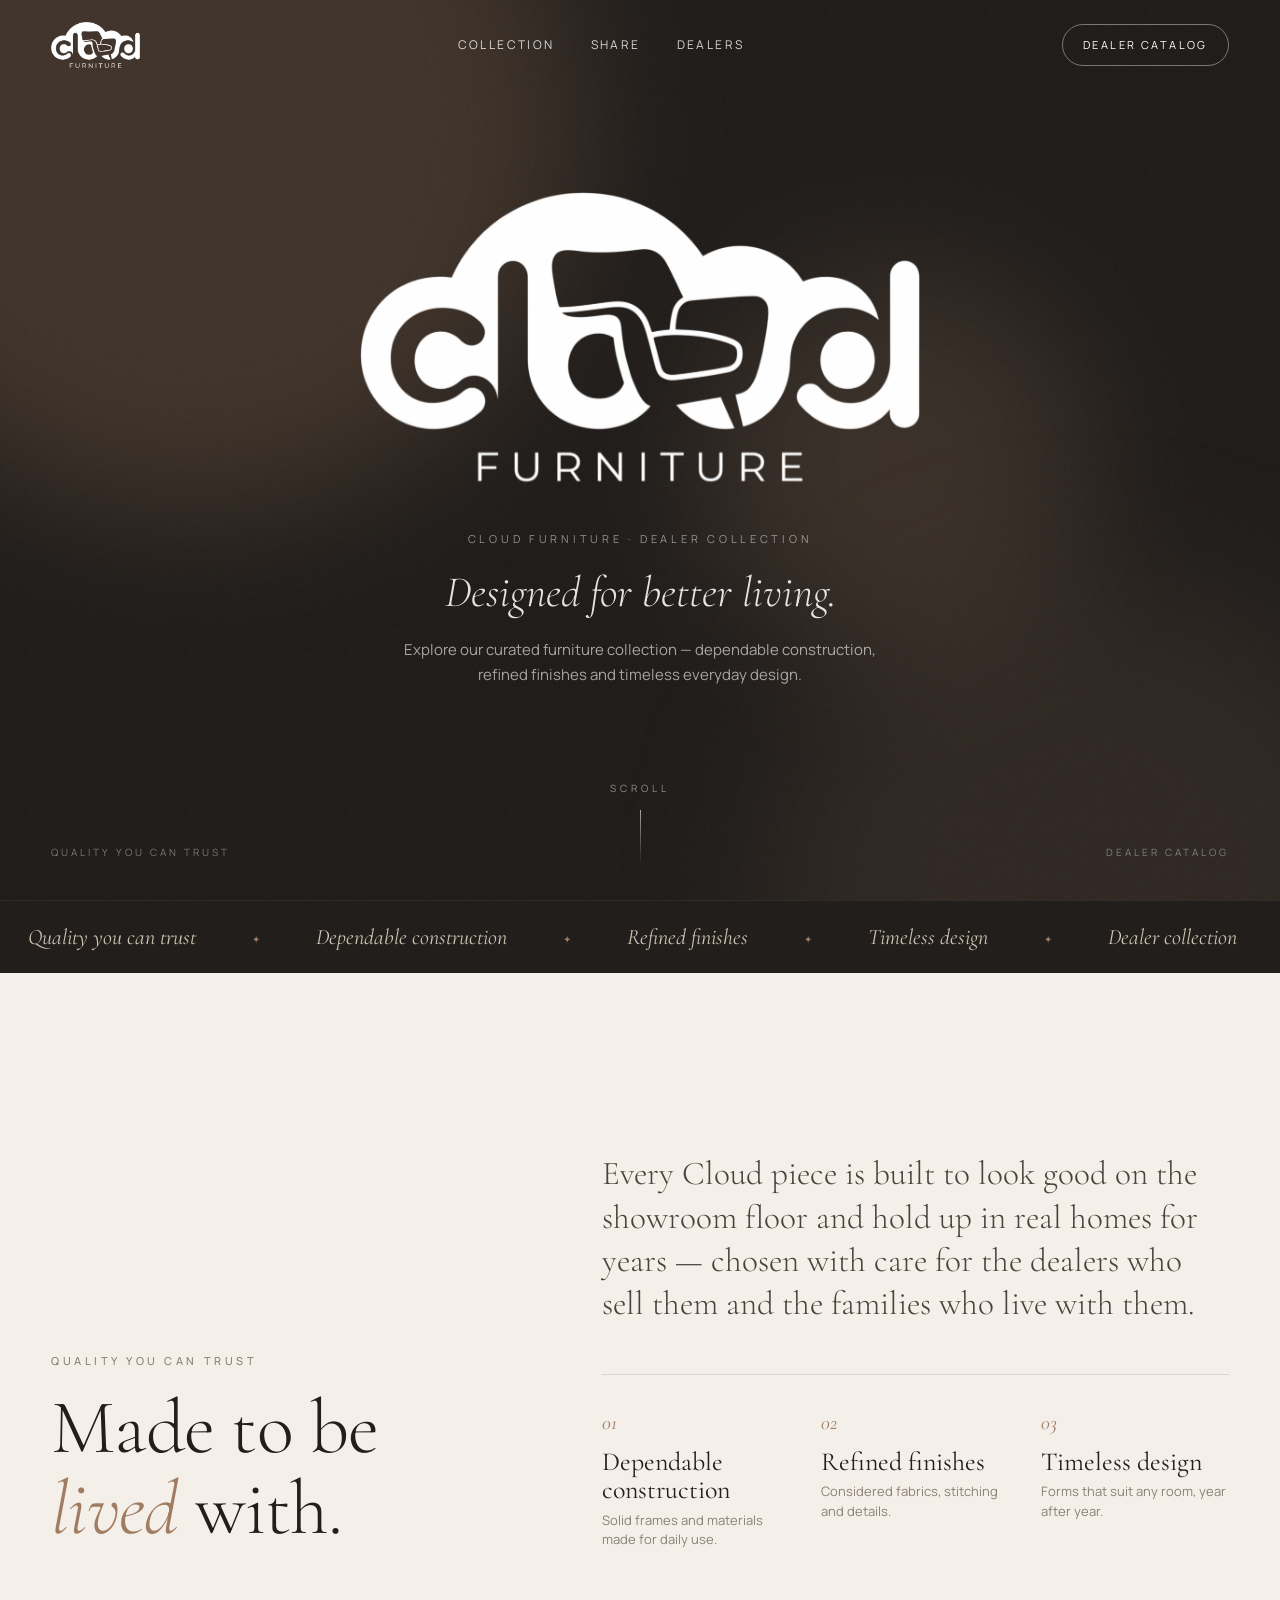
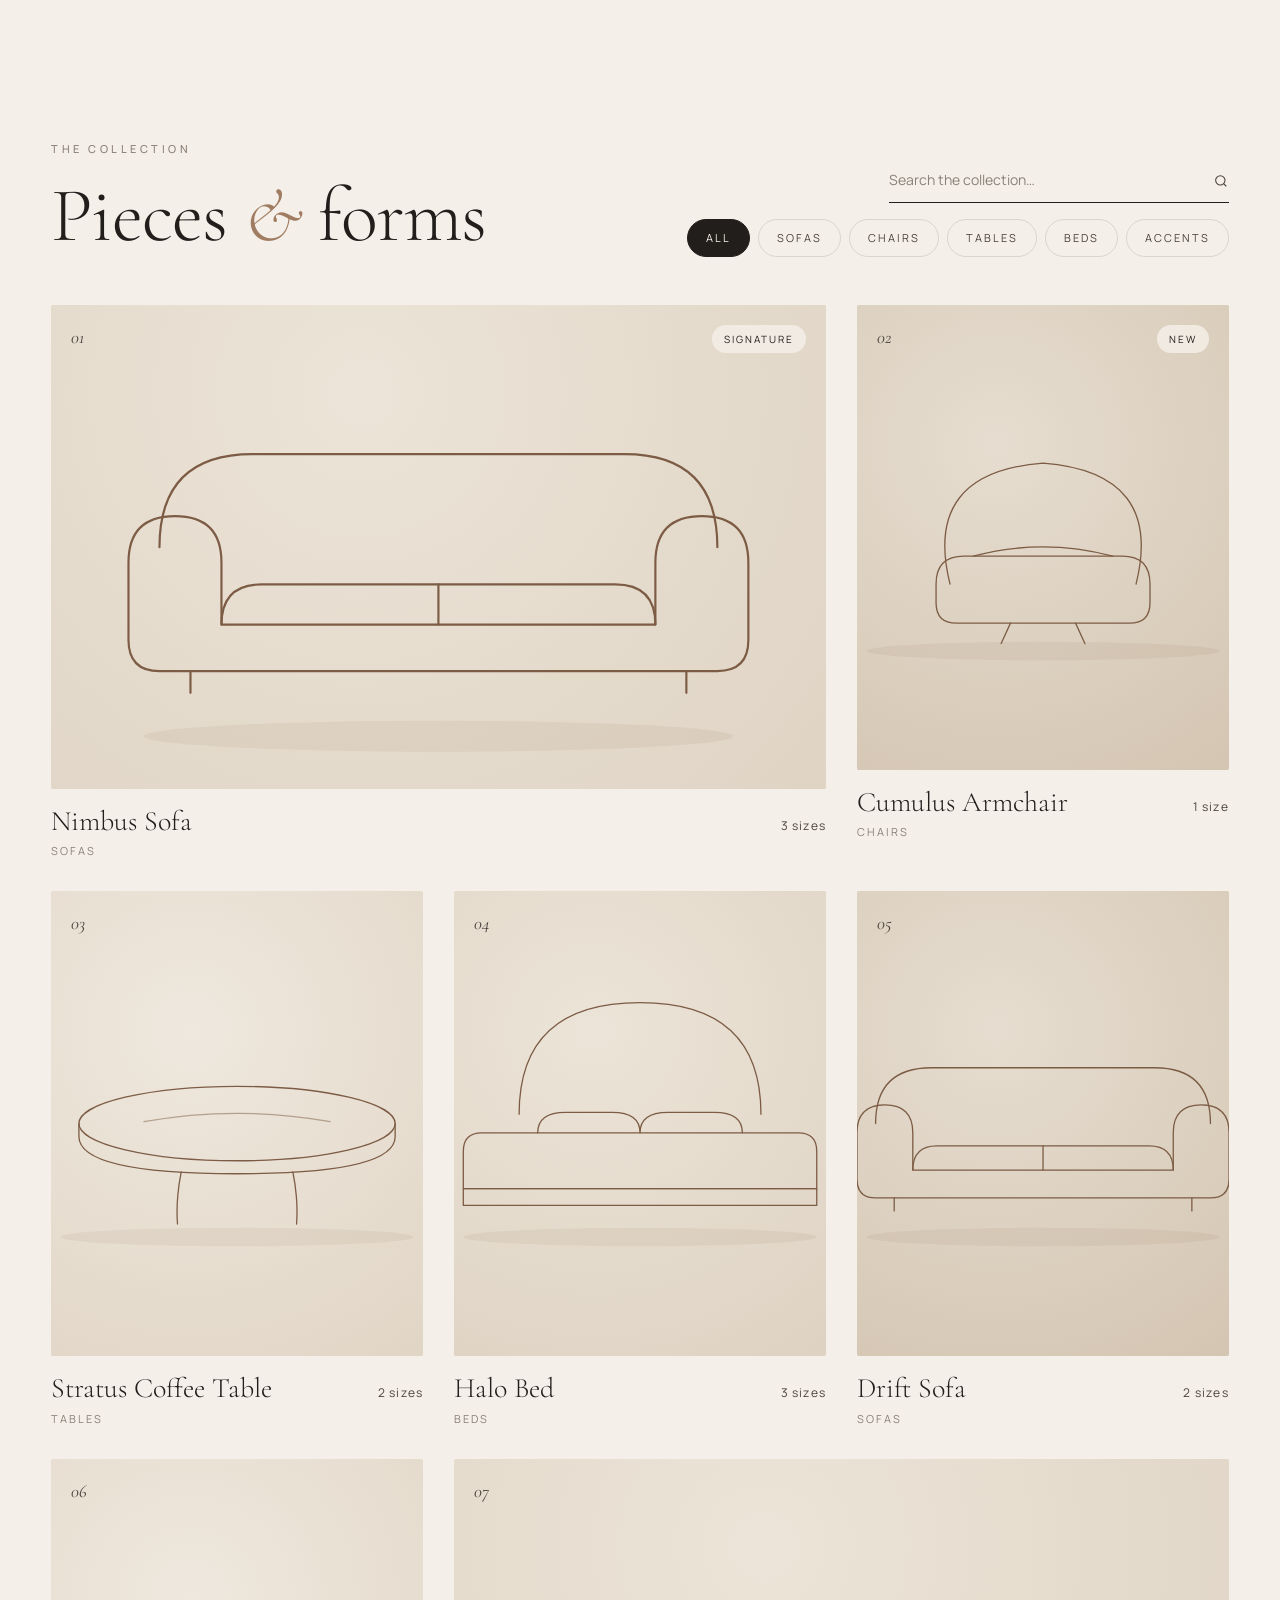
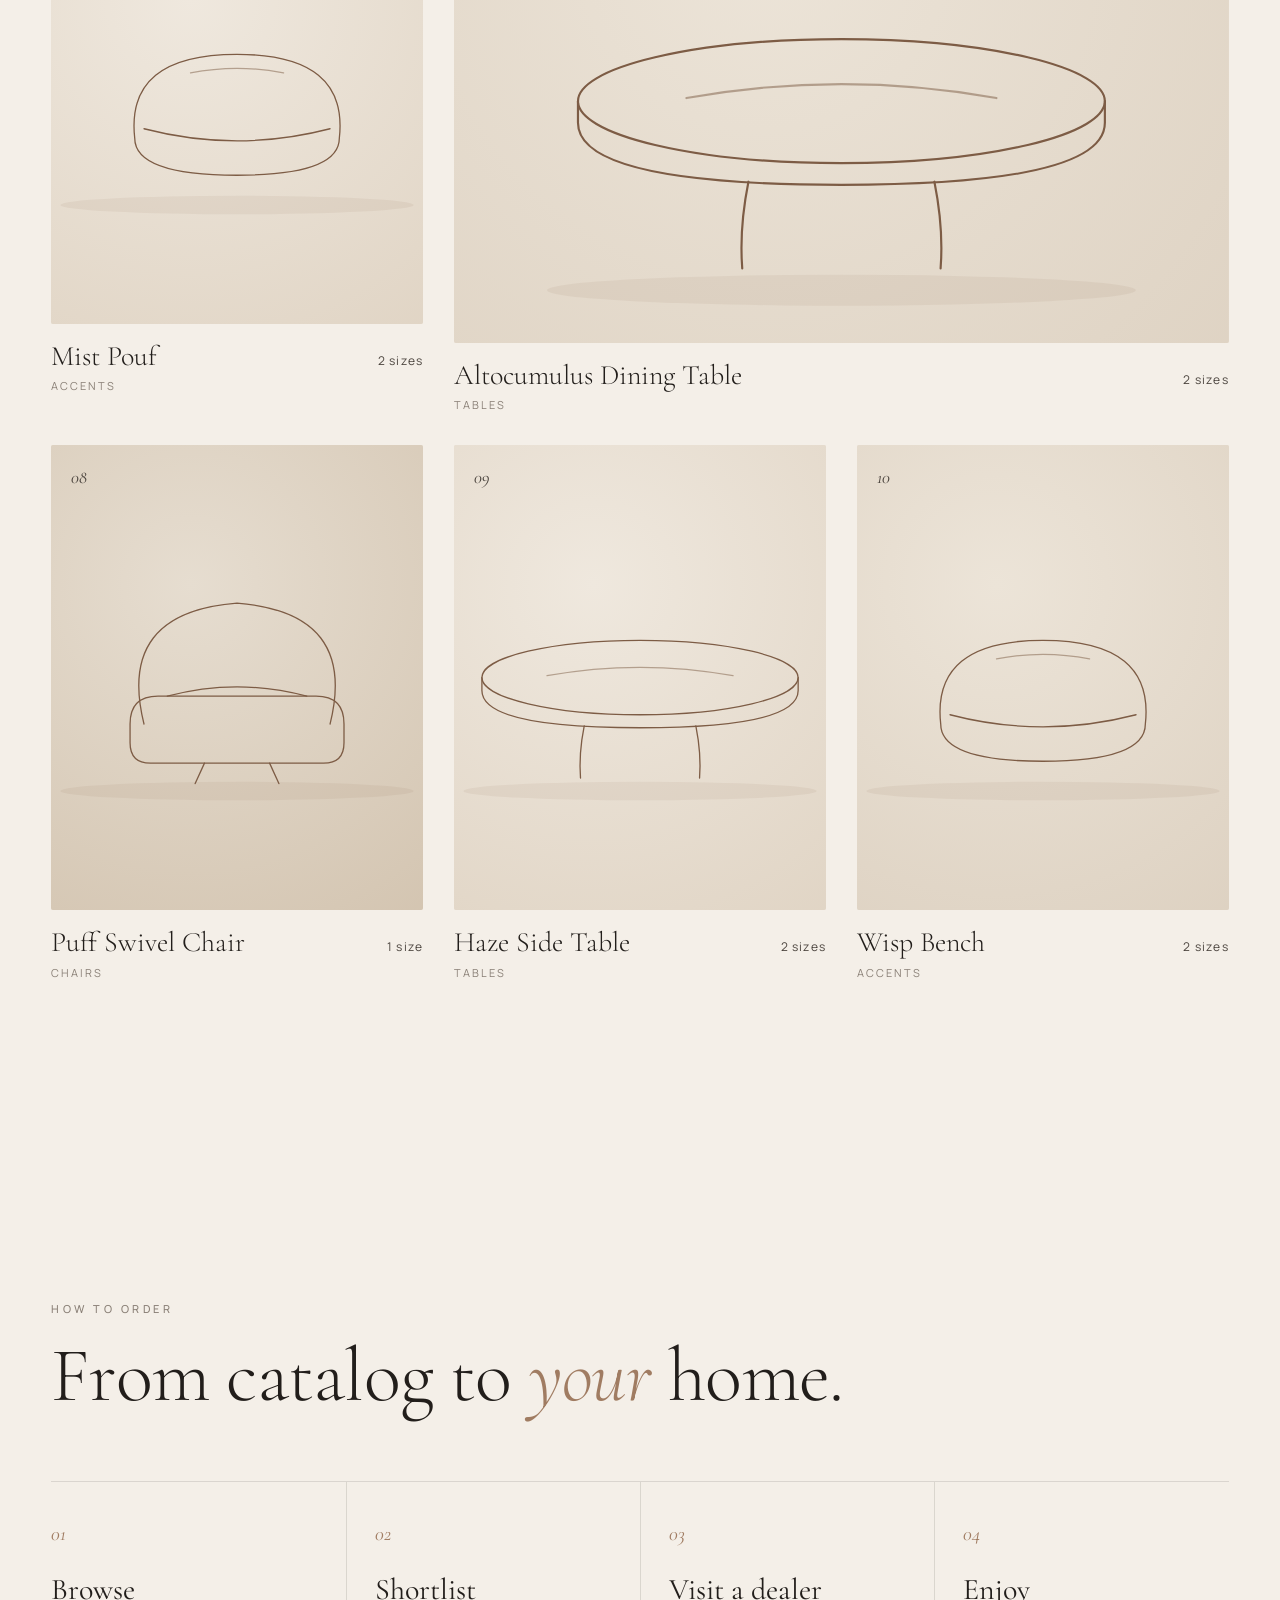
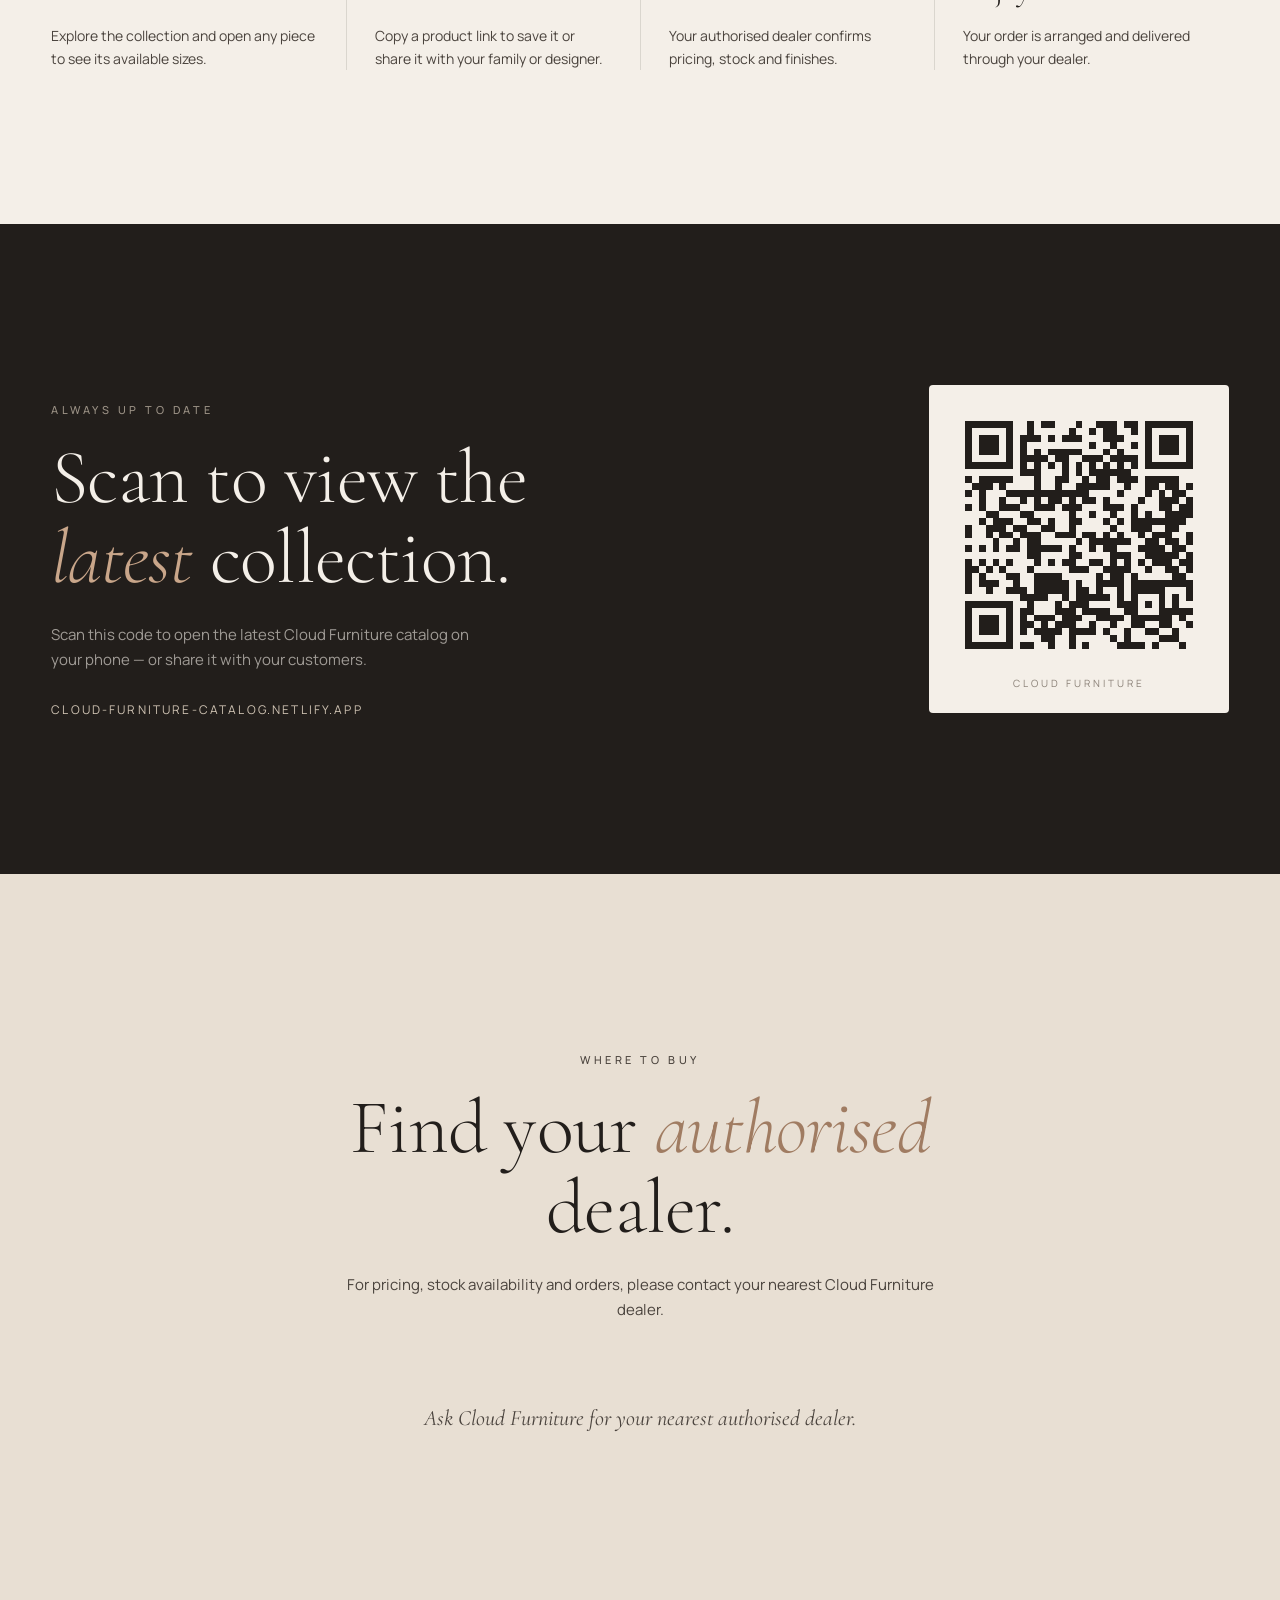
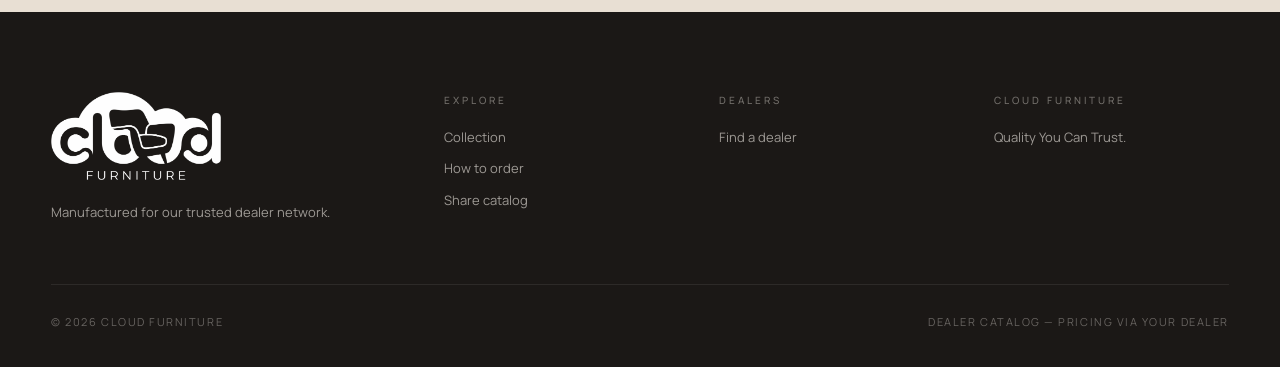
==== commit 39aff342: "Rework catalog around the dealer model Match the live dealer catalog: search, category filters, avai" ====
--- a/index.html
+++ b/index.html
@@ -3,11 +3,12 @@
 <head>
 <meta charset="utf-8">
 <meta name="viewport" content="width=device-width, initial-scale=1">
-<title>Cloud Furniture — Catalogue</title>
-<meta name="description" content="Cloud Furniture, Dubai. Sculpted, soft-form furniture made to order.">
-<meta property="og:title" content="Cloud Furniture — Catalogue">
-<meta property="og:description" content="Sculpted, soft-form furniture made to order in Dubai.">
+<title>Cloud Furniture Dealer Catalog</title>
+<meta name="description" content="Cloud Furniture dealer catalog — quality furniture you can trust.">
+<meta property="og:title" content="Cloud Furniture Dealer Catalog">
+<meta property="og:description" content="Quality furniture you can trust. Explore the Cloud Furniture dealer collection.">
 <meta property="og:image" content="assets/logo-white.png">
+<meta name="theme-color" content="#1b1816">
 <link rel="icon" href="assets/favicon.png">
 <link rel="preconnect" href="https://fonts.googleapis.com">
 <link rel="preconnect" href="https://fonts.gstatic.com" crossorigin>
@@ -68,18 +69,16 @@
   .nav a { color: rgba(255,255,255,.82); transition: color .3s; position: relative; }
   .nav a::after { content: ""; position: absolute; left: 0; right: 100%; bottom: -6px; height: 1px; background: currentColor; transition: right .35s ease; }
   .nav a:hover::after { right: 0; }
-  .header .cta {
+  .header .badge {
     font-size: 11px; letter-spacing: .22em; text-transform: uppercase;
     padding: 11px 20px; border: 1px solid rgba(255,255,255,.4); border-radius: 100px;
     color: #fff; transition: all .3s;
   }
-  .header .cta:hover { background: #fff; color: var(--ink); }
   .header.solid { background: rgba(244, 239, 232, .88); backdrop-filter: blur(14px); -webkit-backdrop-filter: blur(14px); border-color: var(--line); padding: 14px 0; }
   .header.solid .logo .dark { opacity: 1; }
   .header.solid .logo .light { opacity: 0; }
   .header.solid .nav a { color: var(--ink-soft); }
-  .header.solid .cta { color: var(--ink); border-color: var(--ink); }
-  .header.solid .cta:hover { background: var(--ink); color: var(--bone); }
+  .header.solid .badge { color: var(--ink); border-color: var(--ink); }
 
   /* ---------- Hero ---------- */
   .hero {
@@ -100,13 +99,13 @@
   }
   .hero-inner { text-align: center; padding: 120px var(--gutter) 140px; }
   .hero-logo { width: min(560px, 78vw); margin: 0 auto 48px; opacity: 0; animation: rise 1.6s .2s cubic-bezier(.2,.7,.2,1) forwards; }
+  .hero .kicker { display: block; margin-bottom: 22px; font-size: 11px; letter-spacing: .34em; text-transform: uppercase; color: rgba(255,255,255,.5); opacity: 0; animation: rise 1.4s .5s cubic-bezier(.2,.7,.2,1) forwards; }
   .hero h1 {
     font-size: clamp(26px, 3.4vw, 44px); font-style: italic; color: rgba(255,255,255,.88);
     opacity: 0; animation: rise 1.4s .7s cubic-bezier(.2,.7,.2,1) forwards;
   }
   .hero p.sub {
-    margin: 22px auto 0; max-width: 460px; color: rgba(255,255,255,.55);
-    font-size: 13px; letter-spacing: .26em; text-transform: uppercase;
+    margin: 22px auto 0; max-width: 520px; color: rgba(255,255,255,.6); font-size: 15px;
     opacity: 0; animation: rise 1.4s 1s cubic-bezier(.2,.7,.2,1) forwards;
   }
   @keyframes rise { from { opacity: 0; transform: translateY(24px); } to { opacity: 1; transform: none; } }
@@ -119,7 +118,7 @@
   @keyframes cue { 0% { transform: scaleY(0); } 50% { transform: scaleY(1); } 100% { transform: scaleY(1); opacity: 0; } }
   .hero-meta {
     position: absolute; bottom: 40px; left: var(--gutter); right: var(--gutter);
-    display: flex; justify-content: space-between; padding-right: 72px; font-size: 10px; letter-spacing: .3em;
+    display: flex; justify-content: space-between; font-size: 10px; letter-spacing: .3em;
     text-transform: uppercase; color: rgba(255,255,255,.4); pointer-events: none;
   }
 
@@ -135,9 +134,10 @@
   .intro { padding: clamp(90px, 14vw, 180px) 0; }
   .intro .wrap { display: grid; grid-template-columns: 1fr 1.4fr; gap: clamp(40px, 8vw, 120px); align-items: end; }
   .intro p.lead { font-family: var(--serif); font-size: clamp(24px, 2.6vw, 36px); line-height: 1.3; font-weight: 300; color: var(--ink-soft); margin: 0; }
-  .intro .stats { display: flex; gap: 48px; margin-top: 48px; padding-top: 32px; border-top: 1px solid var(--line); }
-  .intro .stats b { display: block; font-family: var(--serif); font-weight: 300; font-size: 44px; line-height: 1; color: var(--ink); }
-  .intro .stats small { font-size: 11px; letter-spacing: .2em; text-transform: uppercase; color: var(--muted); }
+  .intro .stats { display: grid; grid-template-columns: repeat(3, 1fr); gap: 32px; margin-top: 48px; padding-top: 32px; border-top: 1px solid var(--line); }
+  .intro .stats b { display: block; font-family: var(--serif); font-style: italic; font-weight: 400; font-size: 20px; color: var(--clay); margin-bottom: 8px; }
+  .intro .stats h4 { font-family: var(--serif); font-weight: 400; font-size: 26px; margin: 0 0 6px; line-height: 1.1; }
+  .intro .stats small { display: block; font-size: 13px; color: var(--muted); line-height: 1.5; }
 
   /* ---------- Collection ---------- */
   .collection { padding: 0 0 clamp(90px, 12vw, 160px); }
@@ -173,17 +173,6 @@
   .card h3 { font-size: 28px; }
   .card .cat { font-size: 11px; letter-spacing: .18em; text-transform: uppercase; color: var(--muted); margin-top: 6px; }
   .card .price { font-size: 12px; letter-spacing: .1em; color: var(--ink-soft); white-space: nowrap; }
-
-  /* ---------- Materials ---------- */
-  .materials { background: var(--ink); color: var(--bone); padding: clamp(90px, 12vw, 160px) 0; overflow: hidden; }
-  .materials .eyebrow { color: var(--stone); opacity: .7; }
-  .materials h2 em { color: #c9a68a; }
-  .swatches { display: grid; grid-template-columns: repeat(5, 1fr); gap: 20px; margin-top: 64px; }
-  .swatch .chip { aspect-ratio: 1; border-radius: 50%; position: relative; overflow: hidden; box-shadow: inset 0 -20px 40px rgba(0,0,0,.18); transition: transform .6s cubic-bezier(.2,.7,.2,1); }
-  .swatch:hover .chip { transform: scale(1.04) rotate(-3deg); }
-  .swatch .chip::after { content: ""; position: absolute; inset: 0; opacity: .35; mix-blend-mode: multiply; background-image: url("data:image/svg+xml,%3Csvg xmlns='http://www.w3.org/2000/svg' width='120' height='120'%3E%3Cfilter id='n'%3E%3CfeTurbulence type='fractalNoise' baseFrequency='1.4' numOctaves='2'/%3E%3C/filter%3E%3Crect width='100%25' height='100%25' filter='url(%23n)'/%3E%3C/svg%3E"); }
-  .swatch h4 { font-family: var(--serif); font-weight: 400; font-size: 24px; margin: 22px 0 4px; }
-  .swatch p { margin: 0; font-size: 13px; color: rgba(244,239,232,.55); }
 
   /* ---------- Process ---------- */
   .process { padding: clamp(90px, 12vw, 160px) 0; }
@@ -241,16 +230,7 @@
     position: absolute; top: 16px; right: 16px; width: 44px; height: 44px; border-radius: 50%;
     background: var(--bone); border: 1px solid var(--line); z-index: 2; font-size: 20px; line-height: 1;
   }
-  .modal .m-body .btn { align-self: flex-start; margin-top: auto; }
-
-  /* ---------- Floating WhatsApp ---------- */
-  .wa-float {
-    position: fixed; right: 20px; bottom: 20px; z-index: 40; width: 56px; height: 56px; border-radius: 50%;
-    background: var(--ink); color: var(--bone); display: grid; place-items: center;
-    box-shadow: 0 10px 30px rgba(0,0,0,.2); transition: transform .3s, background .3s;
-  }
-  .wa-float:hover { transform: translateY(-3px); background: var(--clay-deep); }
-  .wa-float svg { width: 24px; height: 24px; }
+  .modal .m-body .btn { padding: 15px 22px; }
 
   .reveal { opacity: 0; transform: translateY(30px); transition: opacity 1s ease, transform 1s cubic-bezier(.2,.7,.2,1); }
   .reveal.in { opacity: 1; transform: none; }
@@ -259,7 +239,6 @@
   @media (max-width: 1000px) {
     .card, .card.wide { grid-column: span 6; }
     .card.wide .media { aspect-ratio: 4 / 5; }
-    .swatches { grid-template-columns: repeat(3, 1fr); }
     .steps { grid-template-columns: repeat(2, 1fr); }
     .step:nth-child(3) { border-left: 0; padding-left: 0; }
     footer .top { grid-template-columns: 1fr 1fr; }
@@ -268,9 +247,8 @@
     .nav { display: none; }
     .header .logo { height: 38px; }
     .intro .wrap { grid-template-columns: 1fr; }
-    .intro .stats { gap: 28px; }
+    .intro .stats { grid-template-columns: 1fr; gap: 24px; }
     .card, .card.wide { grid-column: span 12; }
-    .swatches { grid-template-columns: repeat(2, 1fr); }
     .steps { grid-template-columns: 1fr; }
     .step, .step + .step { padding: 28px 0; border-left: 0; border-bottom: 1px solid var(--line); }
     .modal .panel { grid-template-columns: 1fr; }
@@ -280,7 +258,54 @@
   }
   @media (prefers-reduced-motion: reduce) {
     *, *::before, *::after { animation: none !important; transition: none !important; }
-    .hero-logo, .hero h1, .hero p.sub, .card, .reveal { opacity: 1; transform: none; }
+    .hero-logo, .hero .kicker, .hero h1, .hero p.sub, .card, .reveal { opacity: 1; transform: none; }
+  }
+
+  /* ---------- Search ---------- */
+  .tools { display: flex; flex-direction: column; align-items: flex-end; gap: 16px; }
+  .search { position: relative; width: min(340px, 100%); }
+  .search input {
+    width: 100%; font: inherit; font-size: 14px; color: var(--ink); background: transparent;
+    border: 0; border-bottom: 1px solid var(--ink); padding: 10px 28px 10px 0; outline: none; border-radius: 0;
+  }
+  .search input::placeholder { color: var(--muted); }
+  .search svg { position: absolute; right: 0; top: 50%; width: 16px; height: 16px; transform: translateY(-50%); color: var(--ink-soft); }
+  .empty { grid-column: 1 / -1; text-align: center; padding: 80px 0; font-family: var(--serif); font-size: 26px; font-style: italic; color: var(--muted); }
+
+  /* ---------- Modal extras ---------- */
+  .size-block h5 { font-size: 11px; letter-spacing: .2em; text-transform: uppercase; color: var(--muted); font-weight: 500; margin: 0 0 12px; }
+  .chips { display: flex; flex-wrap: wrap; gap: 8px; margin-bottom: 28px; }
+  .chips span { border: 1px solid var(--line); border-radius: 100px; padding: 7px 14px; font-size: 13px; background: #fff8; }
+  .dealer-note { border-left: 2px solid var(--clay); padding: 4px 0 4px 16px; margin-bottom: 28px; font-size: 13px; color: var(--ink-soft); }
+  .dealer-note b { display: block; font-weight: 600; color: var(--ink); }
+  .m-actions { display: flex; gap: 10px; flex-wrap: wrap; align-items: center; margin-top: auto; }
+  .copy-msg { font-size: 12px; color: var(--clay-deep); margin: 0; min-height: 1em; }
+
+  /* ---------- QR + Dealers ---------- */
+  .access { background: var(--ink); color: var(--bone); padding: clamp(90px, 12vw, 160px) 0; }
+  .access .wrap { display: grid; grid-template-columns: 1.3fr 1fr; gap: clamp(40px, 8vw, 120px); align-items: center; }
+  .access .eyebrow { color: var(--stone); opacity: .7; }
+  .access h2 em { color: #c9a68a; }
+  .access p { color: rgba(244,239,232,.6); max-width: 440px; margin: 24px 0 0; }
+  .access .url { margin-top: 28px; font-size: 12px; letter-spacing: .18em; text-transform: uppercase; color: var(--stone); word-break: break-all; }
+  .qr { justify-self: end; background: var(--bone); padding: 22px; border-radius: 4px; width: min(300px, 100%); }
+  .qr img { width: 100%; image-rendering: pixelated; }
+  .qr small { display: block; text-align: center; margin-top: 12px; font-size: 10px; letter-spacing: .3em; text-transform: uppercase; color: var(--muted); }
+  .dealers { padding: clamp(90px, 12vw, 160px) 0; background: var(--sand); }
+  .dealers .head { text-align: center; max-width: 620px; margin: 0 auto 56px; }
+  .dealers .head p { color: var(--ink-soft); margin: 24px 0 0; }
+  .dealer-list { display: grid; grid-template-columns: repeat(auto-fill, minmax(260px, 1fr)); gap: 20px; }
+  .dealer { background: var(--bone); padding: 28px; border-radius: 2px; }
+  .dealer h4 { font-family: var(--serif); font-weight: 400; font-size: 26px; margin: 0 0 4px; }
+  .dealer .city { font-size: 11px; letter-spacing: .2em; text-transform: uppercase; color: var(--muted); margin-bottom: 18px; }
+  .dealer a { display: block; font-size: 14px; color: var(--ink-soft); padding: 4px 0; }
+  .dealer a:hover { color: var(--clay-deep); }
+  .dealer-empty { text-align: center; font-family: var(--serif); font-style: italic; font-size: 22px; color: var(--ink-soft); }
+  @media (max-width: 760px) {
+    .tools { align-items: stretch; width: 100%; }
+    .search { width: 100%; }
+    .access .wrap { grid-template-columns: 1fr; }
+    .qr { justify-self: start; }
   }
 </style>
 </head>
@@ -294,11 +319,10 @@
     </a>
     <nav class="nav">
       <a href="#collection">Collection</a>
-      <a href="#materials">Materials</a>
-      <a href="#process">Atelier</a>
-      <a href="#enquire">Enquire</a>
+      <a href="#scan">Share</a>
+      <a href="#dealers">Dealers</a>
     </nav>
-    <a class="cta wa-link" href="#" target="_blank" rel="noopener">Enquire</a>
+    <span class="badge">Dealer Catalog</span>
   </div>
 </header>
 
@@ -306,10 +330,11 @@
   <div class="cloud c1"></div><div class="cloud c2"></div><div class="cloud c3"></div>
   <div class="hero-inner">
     <img class="hero-logo" src="assets/logo-white.webp" alt="Cloud Furniture">
-    <h1>Sculpted softness, made for slow living.</h1>
-    <p class="sub">Catalogue · Collection 2026</p>
-  </div>
-  <div class="hero-meta"><span>Dubai, UAE</span><span>Made to order</span></div>
+    <span class="kicker">Cloud Furniture · Dealer Collection</span>
+    <h1>Designed for better living.</h1>
+    <p class="sub">Explore our curated furniture collection — dependable construction, refined finishes and timeless everyday design.</p>
+  </div>
+  <div class="hero-meta"><span>Quality you can trust</span><span>Dealer catalog</span></div>
   <a class="scroll-cue" href="#intro">Scroll<span></span></a>
 </section>
 
@@ -320,15 +345,15 @@
 <section class="intro" id="intro">
   <div class="wrap">
     <div class="reveal">
-      <p class="eyebrow">The House</p>
-      <h2 style="margin-top:18px">Furniture that <em>feels</em> like a pause.</h2>
+      <p class="eyebrow">Quality You Can Trust</p>
+      <h2 style="margin-top:18px">Made to be <em>lived</em> with.</h2>
     </div>
     <div class="reveal">
-      <p class="lead">Rounded silhouettes, tactile fabrics and honest materials — every Cloud piece is shaped by hand in our Dubai atelier and finished to your measurements, your fabric, your room.</p>
+      <p class="lead">Every Cloud piece is built to look good on the showroom floor and hold up in real homes for years — chosen with care for the dealers who sell them and the families who live with them.</p>
       <div class="stats">
-        <div><b>100%</b><small>Made to order</small></div>
-        <div><b>40+</b><small>Fabrics &amp; finishes</small></div>
-        <div><b>UAE</b><small>White-glove delivery</small></div>
+        <div><b>01</b><h4>Dependable construction</h4><small>Solid frames and materials made for daily use.</small></div>
+        <div><b>02</b><h4>Refined finishes</h4><small>Considered fabrics, stitching and details.</small></div>
+        <div><b>03</b><h4>Timeless design</h4><small>Forms that suit any room, year after year.</small></div>
       </div>
     </div>
   </div>
@@ -341,49 +366,56 @@
         <p class="eyebrow">The Collection</p>
         <h2 style="margin-top:18px">Pieces <em>&amp;</em> forms</h2>
       </div>
-      <div class="filters" id="filters"></div>
+      <div class="tools">
+        <label class="search">
+          <input id="q" type="search" placeholder="Search the collection…" aria-label="Search products">
+          <svg viewBox="0 0 24 24" fill="none" stroke="currentColor" stroke-width="1.6" aria-hidden="true"><circle cx="11" cy="11" r="7"/><path d="m20 20-3.5-3.5"/></svg>
+        </label>
+        <div class="filters" id="filters" aria-label="Filter by category"></div>
+      </div>
     </div>
     <div class="grid" id="grid"></div>
   </div>
 </section>
 
-<section class="materials" id="materials">
+<section class="process" id="how">
   <div class="wrap">
     <div class="reveal">
-      <p class="eyebrow">Materials Library</p>
-      <h2 style="margin-top:18px">Chosen to be <em>touched</em>.</h2>
-    </div>
-    <div class="swatches" id="swatches"></div>
+      <p class="eyebrow">How to Order</p>
+      <h2 style="margin-top:18px">From catalog to <em>your</em> home.</h2>
+    </div>
+    <div class="steps reveal">
+      <div class="step"><span class="n">01</span><h4>Browse</h4><p>Explore the collection and open any piece to see its available sizes.</p></div>
+      <div class="step"><span class="n">02</span><h4>Shortlist</h4><p>Copy a product link to save it or share it with your family or designer.</p></div>
+      <div class="step"><span class="n">03</span><h4>Visit a dealer</h4><p>Your authorised dealer confirms pricing, stock and finishes.</p></div>
+      <div class="step"><span class="n">04</span><h4>Enjoy</h4><p>Your order is arranged and delivered through your dealer.</p></div>
+    </div>
   </div>
 </section>
 
-<section class="process" id="process">
+<section class="access" id="scan">
   <div class="wrap">
     <div class="reveal">
-      <p class="eyebrow">The Atelier</p>
-      <h2 style="margin-top:18px">From sketch to <em>your</em> salon.</h2>
-    </div>
-    <div class="steps reveal">
-      <div class="step"><span class="n">01</span><h4>Consult</h4><p>Share your space, your references and how you live. We advise on scale, comfort and layout.</p></div>
-      <div class="step"><span class="n">02</span><h4>Customise</h4><p>Select dimensions, fabric, finish and firmness. Swatches delivered to your door.</p></div>
-      <div class="step"><span class="n">03</span><h4>Craft</h4><p>Each piece is framed, upholstered and finished by hand in our Dubai workshop.</p></div>
-      <div class="step"><span class="n">04</span><h4>Deliver</h4><p>White-glove delivery and placement across the UAE, with packaging taken away.</p></div>
+      <p class="eyebrow">Always Up to Date</p>
+      <h2 style="margin-top:18px">Scan to view the <em>latest</em> collection.</h2>
+      <p>Scan this code to open the latest Cloud Furniture catalog on your phone — or share it with your customers.</p>
+      <div class="url" id="site-url"></div>
+    </div>
+    <div class="qr reveal">
+      <img src="assets/catalog-qr.png" alt="QR code for the Cloud Furniture catalog">
+      <small>Cloud Furniture</small>
     </div>
   </div>
 </section>
 
-<section class="enquire" id="enquire">
-  <div class="wrap reveal">
-    <p class="eyebrow">Private Enquiries</p>
-    <h2 style="margin-top:18px">Let’s make it <em>yours</em>.</h2>
-    <p>Pricing, lead times and custom sizing are shared on request. Message us and our studio will reply within the day.</p>
-    <div class="btns">
-      <a class="btn primary wa-link" href="#" target="_blank" rel="noopener">
-        <svg viewBox="0 0 24 24" fill="currentColor" aria-hidden="true"><path d="M12 2a10 10 0 0 0-8.6 15.1L2 22l5-1.3A10 10 0 1 0 12 2Zm0 18.2a8.2 8.2 0 0 1-4.2-1.2l-.3-.2-3 .8.8-2.9-.2-.3A8.2 8.2 0 1 1 12 20.2Zm4.5-6.1c-.2-.1-1.5-.7-1.7-.8-.2-.1-.4-.1-.6.1l-.8 1c-.1.2-.3.2-.5.1a6.7 6.7 0 0 1-3.3-2.9c-.3-.4.2-.4.7-1.3.1-.2 0-.3 0-.4l-.8-1.8c-.2-.5-.4-.4-.6-.4h-.5a1 1 0 0 0-.7.3 3 3 0 0 0-.9 2.2 5.2 5.2 0 0 0 1.1 2.7 11.8 11.8 0 0 0 4.5 4c1.7.7 2.3.8 3.2.6.5-.1 1.5-.6 1.7-1.2.2-.6.2-1.1.2-1.2-.1-.1-.3-.2-.5-.3Z"/></svg>
-        WhatsApp the studio
-      </a>
-      <a class="btn ghost" id="mail-link" href="#">Email us</a>
-    </div>
+<section class="dealers" id="dealers">
+  <div class="wrap">
+    <div class="head reveal">
+      <p class="eyebrow">Where to Buy</p>
+      <h2 style="margin-top:18px">Find your <em>authorised</em> dealer.</h2>
+      <p>For pricing, stock availability and orders, please contact your nearest Cloud Furniture dealer.</p>
+    </div>
+    <div class="dealer-list reveal" id="dealer-list"></div>
   </div>
 </section>
 
@@ -392,98 +424,96 @@
     <div class="top">
       <div>
         <img src="assets/logo-white.webp" alt="Cloud Furniture">
-        <p style="max-width:280px;margin:0">Sculpted, soft-form furniture designed and made to order in Dubai.</p>
+        <p style="max-width:280px;margin:0">Manufactured for our trusted dealer network.</p>
       </div>
-      <div><h5>Explore</h5><ul><li><a href="#collection">Collection</a></li><li><a href="#materials">Materials</a></li><li><a href="#process">Atelier</a></li></ul></div>
-      <div><h5>Contact</h5><ul><li><a class="wa-link" href="#" target="_blank" rel="noopener" id="foot-phone">WhatsApp</a></li><li><a id="foot-mail" href="#">Email</a></li><li id="foot-city">Dubai, UAE</li></ul></div>
-      <div><h5>Follow</h5><ul><li><a id="foot-ig" href="#" target="_blank" rel="noopener">Instagram</a></li></ul></div>
-    </div>
-    <div class="bottom"><span>© <span id="year"></span> Cloud Furniture</span><span>Catalogue — prices on request</span></div>
+      <div><h5>Explore</h5><ul><li><a href="#collection">Collection</a></li><li><a href="#how">How to order</a></li><li><a href="#scan">Share catalog</a></li></ul></div>
+      <div><h5>Dealers</h5><ul><li><a href="#dealers">Find a dealer</a></li></ul></div>
+      <div><h5>Cloud Furniture</h5><ul><li>Quality You Can Trust.</li></ul></div>
+    </div>
+    <div class="bottom"><span>© <span id="year"></span> Cloud Furniture</span><span>Dealer catalog — pricing via your dealer</span></div>
   </div>
 </footer>
-
-<a class="wa-float wa-link" href="#" target="_blank" rel="noopener" aria-label="Chat on WhatsApp">
-  <svg viewBox="0 0 24 24" fill="currentColor" aria-hidden="true"><path d="M12 2a10 10 0 0 0-8.6 15.1L2 22l5-1.3A10 10 0 1 0 12 2Zm0 18.2a8.2 8.2 0 0 1-4.2-1.2l-.3-.2-3 .8.8-2.9-.2-.3A8.2 8.2 0 1 1 12 20.2Zm4.5-6.1c-.2-.1-1.5-.7-1.7-.8-.2-.1-.4-.1-.6.1l-.8 1c-.1.2-.3.2-.5.1a6.7 6.7 0 0 1-3.3-2.9c-.3-.4.2-.4.7-1.3.1-.2 0-.3 0-.4l-.8-1.8c-.2-.5-.4-.4-.6-.4h-.5a1 1 0 0 0-.7.3 3 3 0 0 0-.9 2.2 5.2 5.2 0 0 0 1.1 2.7 11.8 11.8 0 0 0 4.5 4c1.7.7 2.3.8 3.2.6.5-.1 1.5-.6 1.7-1.2.2-.6.2-1.1.2-1.2-.1-.1-.3-.2-.5-.3Z"/></svg>
-</a>
 
 <div class="modal" id="modal" aria-hidden="true">
   <div class="backdrop" data-close></div>
   <div class="panel" role="dialog" aria-modal="true" aria-labelledby="m-title">
-    <button class="close" data-close aria-label="Close">×</button>
+    <button class="close" data-close aria-label="Close product details">×</button>
     <div class="m-media" id="m-media"></div>
     <div class="m-body">
       <p class="eyebrow" id="m-cat"></p>
       <h3 id="m-title"></h3>
       <p id="m-desc"></p>
-      <dl class="specs" id="m-specs"></dl>
-      <a class="btn primary" id="m-enquire" href="#" target="_blank" rel="noopener">Enquire about this piece</a>
+      <div class="size-block">
+        <h5>Available Sizes</h5>
+        <div class="chips" id="m-sizes"></div>
+      </div>
+      <div class="dealer-note">
+        <b>Manufactured by Cloud Furniture</b>
+        For pricing and orders, please contact your dealer.
+      </div>
+      <div class="m-actions">
+        <button class="btn primary" id="copy-link" type="button">Copy product link</button>
+        <a class="btn ghost" href="#dealers" data-close>Find a dealer</a>
+      </div>
+      <p class="copy-msg" id="copy-msg" aria-live="polite"></p>
     </div>
   </div>
 </div>
 
 <script>
 /* =====================================================================
-   EDIT YOUR CATALOGUE HERE
-   - Contact details: update CONFIG.
-   - Products: add / remove entries in PRODUCTS. Put photos in /images
-     and set `image: "images/your-photo.jpg"`. Without an image, a
-     line-drawing placeholder for the category is shown.
+   EDIT YOUR CATALOG HERE
+   - PRODUCTS: add / remove entries. Put photos in /images and set
+     `image: "images/your-photo.jpg"`. Without an image, a line drawing
+     for the category is shown.
+   - DEALERS: add your authorised dealers; they appear in "Find your dealer".
    ===================================================================== */
-const CONFIG = {
-  whatsapp: "971500000000",          // international format, digits only
-  email: "hello@cloudfurniture.ae",
-  instagram: "https://instagram.com/",
-  city: "Dubai, UAE",
-};
-
+const SITE_URL = "https://cloud-furniture-catalog.netlify.app";
+
+// SAMPLE PRODUCTS — replace with the real catalog.
 const PRODUCTS = [
-  { name: "Nimbus", category: "Sofas", tag: "Signature", wide: true,
-    desc: "A deep, low-slung modular sofa with pillowed seat and back cushions that sink like a cloud. Configure as a three-seater, corner or island.",
-    material: "Bouclé or performance linen", dimensions: "W 320 × D 110 × H 70 cm", lead: "6–8 weeks", price: "On request" },
-  { name: "Cumulus", category: "Lounge Chairs", tag: "New",
-    desc: "A fully upholstered rounded armchair with a wrap-around back — sculptural from every angle.",
-    material: "Bouclé, solid ash base", dimensions: "W 90 × D 85 × H 72 cm", lead: "4–6 weeks", price: "On request" },
-  { name: "Stratus", category: "Tables",
-    desc: "Oval coffee table carved from a single travertine slab with softened edges.",
-    material: "Honed travertine", dimensions: "W 130 × D 75 × H 32 cm", lead: "4–6 weeks", price: "On request" },
-  { name: "Halo", category: "Beds",
-    desc: "A padded platform bed with a crescent headboard that cocoons the room in calm.",
-    material: "Linen or velvet upholstery", dimensions: "King · W 210 × L 225 × H 110 cm", lead: "6–8 weeks", price: "On request" },
-  { name: "Drift", category: "Sofas",
-    desc: "A curved three-seater with a continuous arm, made to float in the middle of the room.",
-    material: "Bouclé or chenille", dimensions: "W 260 × D 100 × H 72 cm", lead: "6–8 weeks", price: "On request" },
-  { name: "Mist", category: "Accents", tag: "Limited",
-    desc: "Pebble-shaped pouf and footrest — use it as extra seating, a side perch or a foot rest.",
-    material: "Bouclé or leather", dimensions: "Ø 70 × H 38 cm", lead: "3–4 weeks", price: "On request" },
-  { name: "Altocumulus", category: "Tables", wide: true,
-    desc: "A dining table with a softly rounded oval top on twin sculpted pedestals. Seats eight.",
-    material: "Solid oak or travertine", dimensions: "W 240 × D 110 × H 75 cm", lead: "8–10 weeks", price: "On request" },
-  { name: "Puff", category: "Lounge Chairs",
-    desc: "A compact swivel chair with a generous cushioned shell — made for reading corners.",
-    material: "Bouclé, brushed steel swivel", dimensions: "W 78 × D 78 × H 74 cm", lead: "4–6 weeks", price: "On request" },
-  { name: "Haze", category: "Tables",
-    desc: "A drum side table with a softly domed top — the quiet companion to any sofa or lounge chair.",
-    material: "Travertine or smoked oak", dimensions: "Ø 50 × H 48 cm", lead: "3–4 weeks", price: "On request" },
-  { name: "Wisp", category: "Accents",
-    desc: "A long upholstered bench with pillowed edges, for the end of a bed or a gallery-like entryway.",
-    material: "Bouclé or linen", dimensions: "W 160 × D 45 × H 44 cm", lead: "4–6 weeks", price: "On request" },
+  { name: "Nimbus Sofa", category: "Sofas", tag: "Signature", wide: true,
+    desc: "A deep, comfortable sofa with plump seat and back cushions.",
+    sizes: ["3 Seater", "L-Shape", "Corner"] },
+  { name: "Cumulus Armchair", category: "Chairs", tag: "New",
+    desc: "A fully upholstered rounded armchair with a wrap-around back.",
+    sizes: ["Single"] },
+  { name: "Stratus Coffee Table", category: "Tables",
+    desc: "Oval coffee table with softened edges.",
+    sizes: ["120 × 70 cm", "140 × 80 cm"] },
+  { name: "Halo Bed", category: "Beds",
+    desc: "Padded bed with a curved headboard.",
+    sizes: ["Queen 160 × 200", "King 180 × 200", "Super King 200 × 200"] },
+  { name: "Drift Sofa", category: "Sofas",
+    desc: "A curved sofa with a continuous arm.",
+    sizes: ["2 Seater", "3 Seater"] },
+  { name: "Mist Pouf", category: "Accents",
+    desc: "Pebble-shaped pouf for extra seating or as a footrest.",
+    sizes: ["Ø 60 cm", "Ø 70 cm"] },
+  { name: "Altocumulus Dining Table", category: "Tables", wide: true,
+    desc: "Dining table with a rounded oval top on twin pedestals.",
+    sizes: ["6 Seater", "8 Seater"] },
+  { name: "Puff Swivel Chair", category: "Chairs",
+    desc: "A compact swivel chair with a cushioned shell.",
+    sizes: ["Single"] },
+  { name: "Haze Side Table", category: "Tables",
+    desc: "A drum side table with a softly domed top.",
+    sizes: ["Ø 45 cm", "Ø 50 cm"] },
+  { name: "Wisp Bench", category: "Accents",
+    desc: "A long upholstered bench for the end of a bed or an entryway.",
+    sizes: ["140 cm", "160 cm"] },
 ];
 
-const MATERIALS = [
-  { name: "Ivory Bouclé", note: "Looped, cloud-soft wool blend", bg: "radial-gradient(circle at 35% 30%, #fbf8f2, #e9e1d4 70%)" },
-  { name: "Sand Linen", note: "Washed Belgian linen", bg: "radial-gradient(circle at 35% 30%, #e6d8c3, #c9b497 75%)" },
-  { name: "Travertine", note: "Honed natural stone", bg: "radial-gradient(circle at 35% 30%, #ede2d2, #cbb69a 70%), #d8c7ae" },
-  { name: "Smoked Oak", note: "Solid, oil finished", bg: "radial-gradient(circle at 35% 30%, #8d6b52, #4f3a2c 75%)" },
-  { name: "Mocha Velvet", note: "Dense cotton velvet", bg: "radial-gradient(circle at 35% 30%, #7a5d4d, #3e2c24 75%)" },
-];
-
-const MARQUEE = ["Bouclé", "Washed linen", "Solid oak", "Travertine", "Made to order in Dubai", "White-glove delivery", "Custom sizing"];
+// Example: { name: "Dealer name", city: "Dubai", phone: "+971 50 000 0000", whatsapp: "971500000000", map: "https://maps.google.com/?q=..." }
+const DEALERS = [];
+
+const MARQUEE = ["Quality you can trust", "Dependable construction", "Refined finishes", "Timeless design", "Dealer collection"];
 
 /* ---------- Category line drawings (used when no photo is set) ---------- */
 const S = 'fill="none" stroke="#7d5c45" stroke-width="1.4" stroke-linecap="round" stroke-linejoin="round"';
 const DRAWINGS = {
   "Sofas": `<path ${S} d="M70 250 q0-60 60-60 h240 q60 0 60 60"/><path ${S} d="M50 260 q0-30 30-30 q30 0 30 30 v40 h280 v-40 q0-30 30-30 q30 0 30 30 v50 q0 20-20 20 h-360 q-20 0-20-20z"/><path ${S} d="M110 300 q0-26 26-26 h228 q26 0 26 26"/><path ${S} d="M250 274 v26"/><path ${S} d="M90 330 v14 M410 330 v14"/>`,
-  "Lounge Chairs": `<path ${S} d="M150 300 q-30-120 100-130 q130 10 100 130"/><path ${S} d="M135 300 q0-30 30-30 h170 q30 0 30 30 v20 q0 22-22 22 h-186 q-22 0-22-22z"/><path ${S} d="M175 270 q75-20 150 0"/><path ${S} d="M215 342 l-10 22 M285 342 l10 22"/>`,
+  "Chairs": `<path ${S} d="M150 300 q-30-120 100-130 q130 10 100 130"/><path ${S} d="M135 300 q0-30 30-30 h170 q30 0 30 30 v20 q0 22-22 22 h-186 q-22 0-22-22z"/><path ${S} d="M175 270 q75-20 150 0"/><path ${S} d="M215 342 l-10 22 M285 342 l10 22"/>`,
   "Tables": `<ellipse ${S} cx="250" cy="250" rx="170" ry="40"/><path ${S} d="M80 250 v14 q0 40 170 40 q170 0 170-40 v-14"/><path ${S} d="M190 302 q-6 30-4 56 M310 302 q6 30 4 56"/><path ${S} d="M150 248 q100 -18 200 0" opacity=".5"/>`,
   "Beds": `<path ${S} d="M120 240 q0-120 130-120 q130 0 130 120"/><path ${S} d="M80 260 h340 q20 0 20 20 v40 h-380 v-40 q0-20 20-20z"/><path ${S} d="M60 320 h380 v18 h-380z"/><path ${S} d="M140 260 q0-22 30-22 h50 q30 0 30 22 M250 260 q0-22 30-22 h50 q30 0 30 22"/>`,
   "Accents": `<path ${S} d="M140 300 q-10-90 110-90 q120 0 110 90 q0 40-110 40 q-110 0-110-40z"/><path ${S} d="M150 290 q100 26 200 0"/><path ${S} d="M200 230 q50-10 100 0" opacity=".5"/>`,
@@ -501,7 +531,7 @@
 function media(p, i) {
   return p.image ? `<img src="${p.image}" alt="${p.name} — ${p.category}" loading="lazy">` : drawing(p, i);
 }
-const waURL = (msg) => `https://wa.me/${CONFIG.whatsapp}?text=${encodeURIComponent(msg)}`;
+const slug = (s) => s.toLowerCase().replace(/[^a-z0-9]+/g, "-").replace(/(^-|-$)/g, "");
 
 /* ---------- Render ---------- */
 const grid = document.getElementById("grid");
@@ -511,56 +541,87 @@
       <span class="num">${String(i + 1).padStart(2, "0")}</span>
       ${p.tag ? `<span class="tag">${p.tag}</span>` : ""}
       ${media(p, i)}
-      <span class="view">View details</span>
+      <span class="view">View sizes</span>
     </div>
     <div class="info">
-      <div><h3>${p.name}</h3><div class="cat">${p.category} · ${p.material.split(",")[0]}</div></div>
-      <div class="price">${p.price}</div>
-    </div>
-  </article>`).join("");
+      <div><h3>${p.name}</h3><div class="cat">${p.category}</div></div>
+      <div class="price">${p.sizes.length} size${p.sizes.length > 1 ? "s" : ""}</div>
+    </div>
+  </article>`).join("") + `<p class="empty" id="empty" hidden>No pieces match your search.</p>`;
 
 const cats = ["All", ...new Set(PRODUCTS.map(p => p.category))];
 const filters = document.getElementById("filters");
 filters.innerHTML = cats.map((c, i) => `<button class="${i ? "" : "active"}" data-f="${c}">${c}</button>`).join("");
+let activeCat = "All";
+const q = document.getElementById("q");
+function applyFilters() {
+  const term = q.value.trim().toLowerCase();
+  let shown = 0;
+  grid.querySelectorAll(".card").forEach(c => {
+    const p = PRODUCTS[+c.dataset.i];
+    const text = [p.name, p.category, p.desc, ...p.sizes].join(" ").toLowerCase();
+    const ok = (activeCat === "All" || p.category === activeCat) && (!term || text.includes(term));
+    c.classList.toggle("hidden", !ok);
+    if (ok) { shown++; c.classList.add("in"); }
+  });
+  document.getElementById("empty").hidden = shown > 0;
+}
 filters.addEventListener("click", e => {
   const b = e.target.closest("button"); if (!b) return;
+  activeCat = b.dataset.f;
   filters.querySelectorAll("button").forEach(x => x.classList.toggle("active", x === b));
-  grid.querySelectorAll(".card").forEach(c => c.classList.toggle("hidden", b.dataset.f !== "All" && c.dataset.cat !== b.dataset.f));
+  applyFilters();
 });
-
-document.getElementById("swatches").innerHTML = MATERIALS.map(m => `
-  <div class="swatch reveal"><div class="chip" style="background:${m.bg}"></div><h4>${m.name}</h4><p>${m.note}</p></div>`).join("");
+q.addEventListener("input", applyFilters);
 
 const track = document.getElementById("marquee");
 track.innerHTML = [...MARQUEE, ...MARQUEE].map(t => `<span>${t}</span>`).join("");
 
-/* ---------- Contact links ---------- */
-document.querySelectorAll(".wa-link").forEach(a => a.href = waURL("Hello Cloud Furniture, I'd like to know more about your collection."));
-["mail-link", "foot-mail"].forEach(id => document.getElementById(id).href = `mailto:${CONFIG.email}`);
-document.getElementById("foot-mail").textContent = CONFIG.email;
-document.getElementById("foot-ig").href = CONFIG.instagram;
-document.getElementById("foot-city").textContent = CONFIG.city;
+const dl = document.getElementById("dealer-list");
+dl.innerHTML = DEALERS.length ? DEALERS.map(d => `
+  <div class="dealer">
+    <h4>${d.name}</h4><div class="city">${d.city || ""}</div>
+    ${d.phone ? `<a href="tel:${d.phone.replace(/\s/g, "")}">${d.phone}</a>` : ""}
+    ${d.whatsapp ? `<a href="https://wa.me/${d.whatsapp}" target="_blank" rel="noopener">WhatsApp</a>` : ""}
+    ${d.map ? `<a href="${d.map}" target="_blank" rel="noopener">Get directions →</a>` : ""}
+  </div>`).join("") : `<p class="dealer-empty" style="grid-column:1/-1">Ask Cloud Furniture for your nearest authorised dealer.</p>`;
+
+document.getElementById("site-url").textContent = SITE_URL.replace(/^https?:\/\//, "");
 document.getElementById("year").textContent = new Date().getFullYear();
 
-/* ---------- Modal ---------- */
+/* ---------- Modal + shareable product links (#product-name) ---------- */
 const modal = document.getElementById("modal");
-function openModal(i) {
-  const p = PRODUCTS[i];
+let current = null;
+function openModal(i, push = true) {
+  const p = PRODUCTS[i]; current = p;
   document.getElementById("m-media").innerHTML = media(p, i);
   document.getElementById("m-cat").textContent = p.category;
   document.getElementById("m-title").textContent = p.name;
-  document.getElementById("m-desc").textContent = p.desc;
-  document.getElementById("m-specs").innerHTML = [["Material", p.material], ["Dimensions", p.dimensions], ["Lead time", p.lead], ["Price", p.price]]
-    .filter(r => r[1]).map(([k, v]) => `<div><dt>${k}</dt><dd>${v}</dd></div>`).join("");
-  document.getElementById("m-enquire").href = waURL(`Hello Cloud Furniture, I'm interested in the ${p.name} (${p.category}). Could you share pricing and availability?`);
+  document.getElementById("m-desc").textContent = p.desc || "";
+  document.getElementById("m-sizes").innerHTML = p.sizes.map(s => `<span>${s}</span>`).join("");
+  document.getElementById("copy-msg").textContent = "";
   modal.classList.add("open"); modal.setAttribute("aria-hidden", "false");
   document.body.style.overflow = "hidden";
+  if (push) history.replaceState(null, "", "#" + slug(p.name));
 }
-function closeModal() { modal.classList.remove("open"); modal.setAttribute("aria-hidden", "true"); document.body.style.overflow = ""; }
+function closeModal() {
+  if (!modal.classList.contains("open")) return;
+  modal.classList.remove("open"); modal.setAttribute("aria-hidden", "true");
+  document.body.style.overflow = "";
+  history.replaceState(null, "", location.pathname + location.search);
+}
 grid.addEventListener("click", e => { const c = e.target.closest(".card"); if (c) openModal(+c.dataset.i); });
 grid.addEventListener("keydown", e => { const c = e.target.closest(".card"); if (c && (e.key === "Enter" || e.key === " ")) { e.preventDefault(); openModal(+c.dataset.i); } });
 modal.addEventListener("click", e => { if (e.target.closest("[data-close]")) closeModal(); });
 document.addEventListener("keydown", e => { if (e.key === "Escape") closeModal(); });
+document.getElementById("copy-link").addEventListener("click", async () => {
+  const url = `${location.origin}${location.pathname}#${slug(current.name)}`;
+  const msg = document.getElementById("copy-msg");
+  try { await navigator.clipboard.writeText(url); msg.textContent = "Link copied — share it with anyone."; }
+  catch { msg.textContent = url; }
+});
+const fromHash = PRODUCTS.findIndex(p => "#" + slug(p.name) === location.hash);
+if (fromHash > -1) openModal(fromHash, false);
 
 /* ---------- Header + reveal ---------- */
 const header = document.getElementById("header");
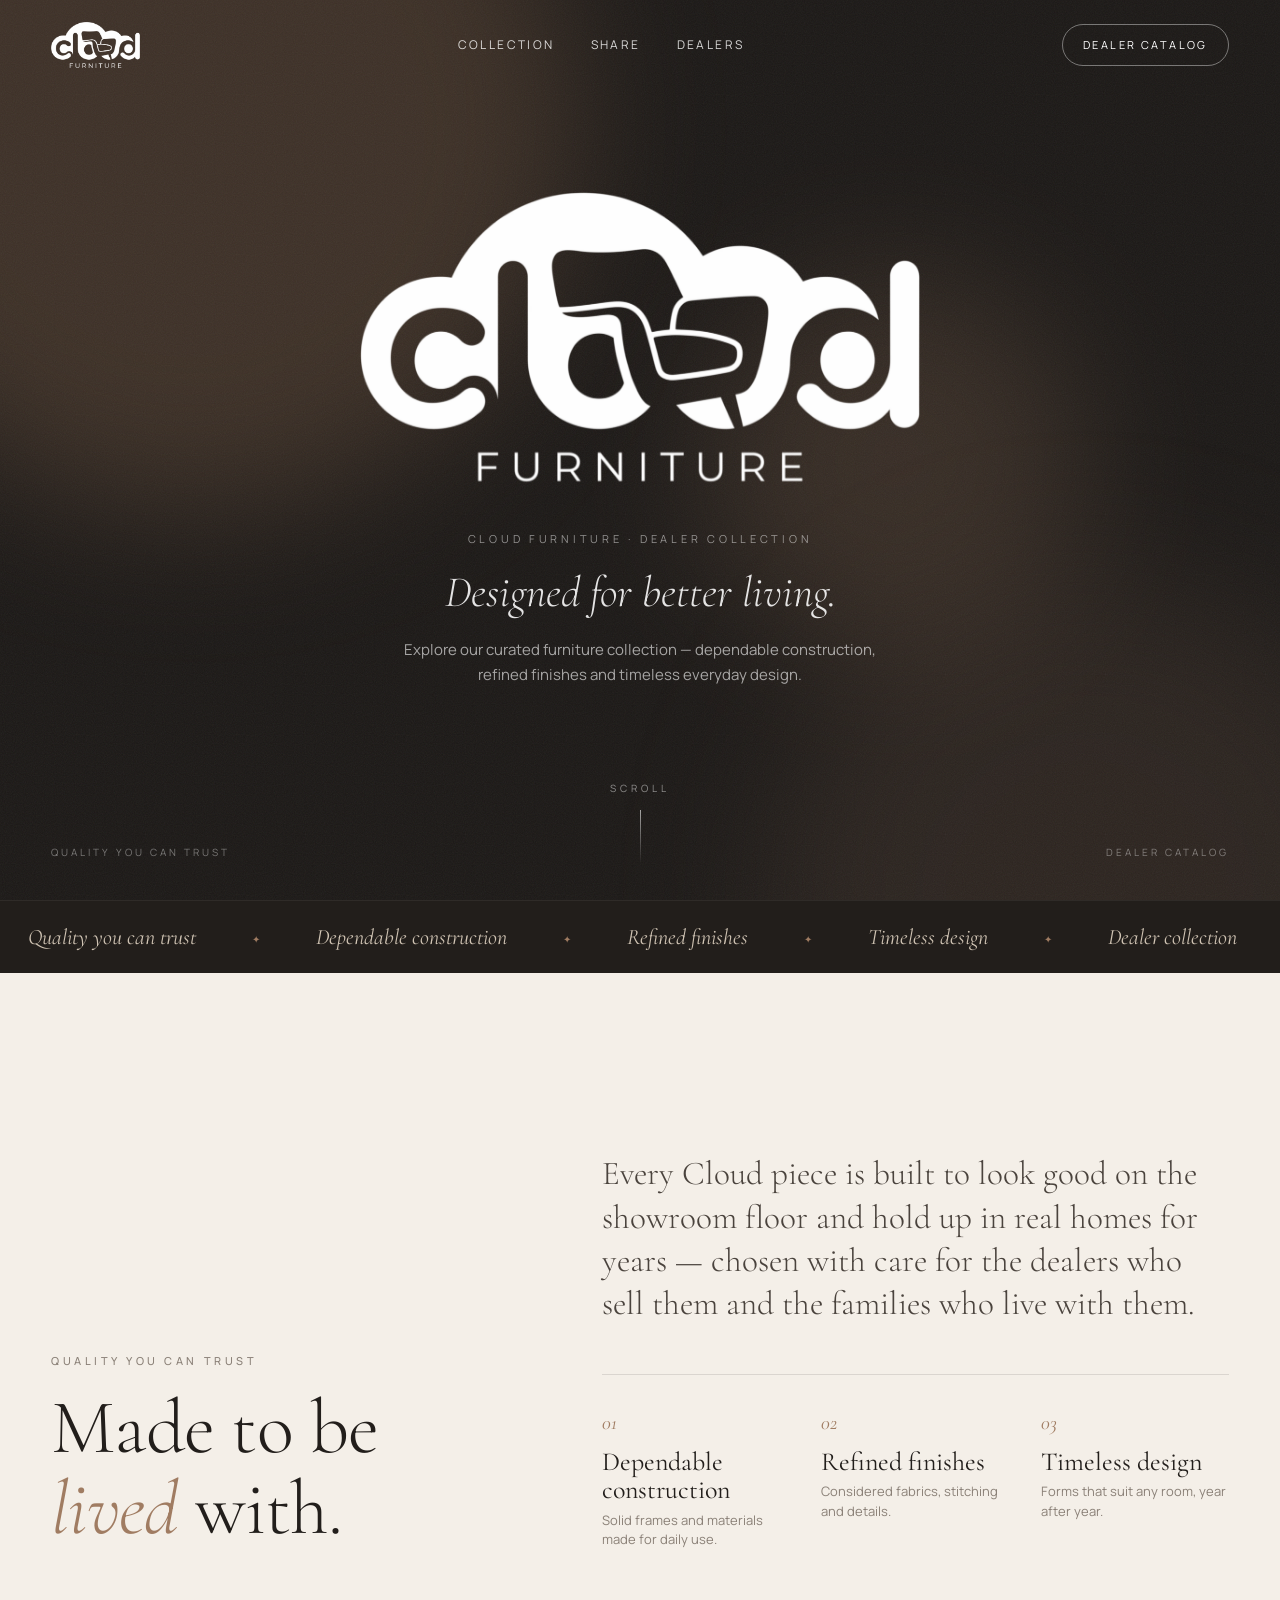
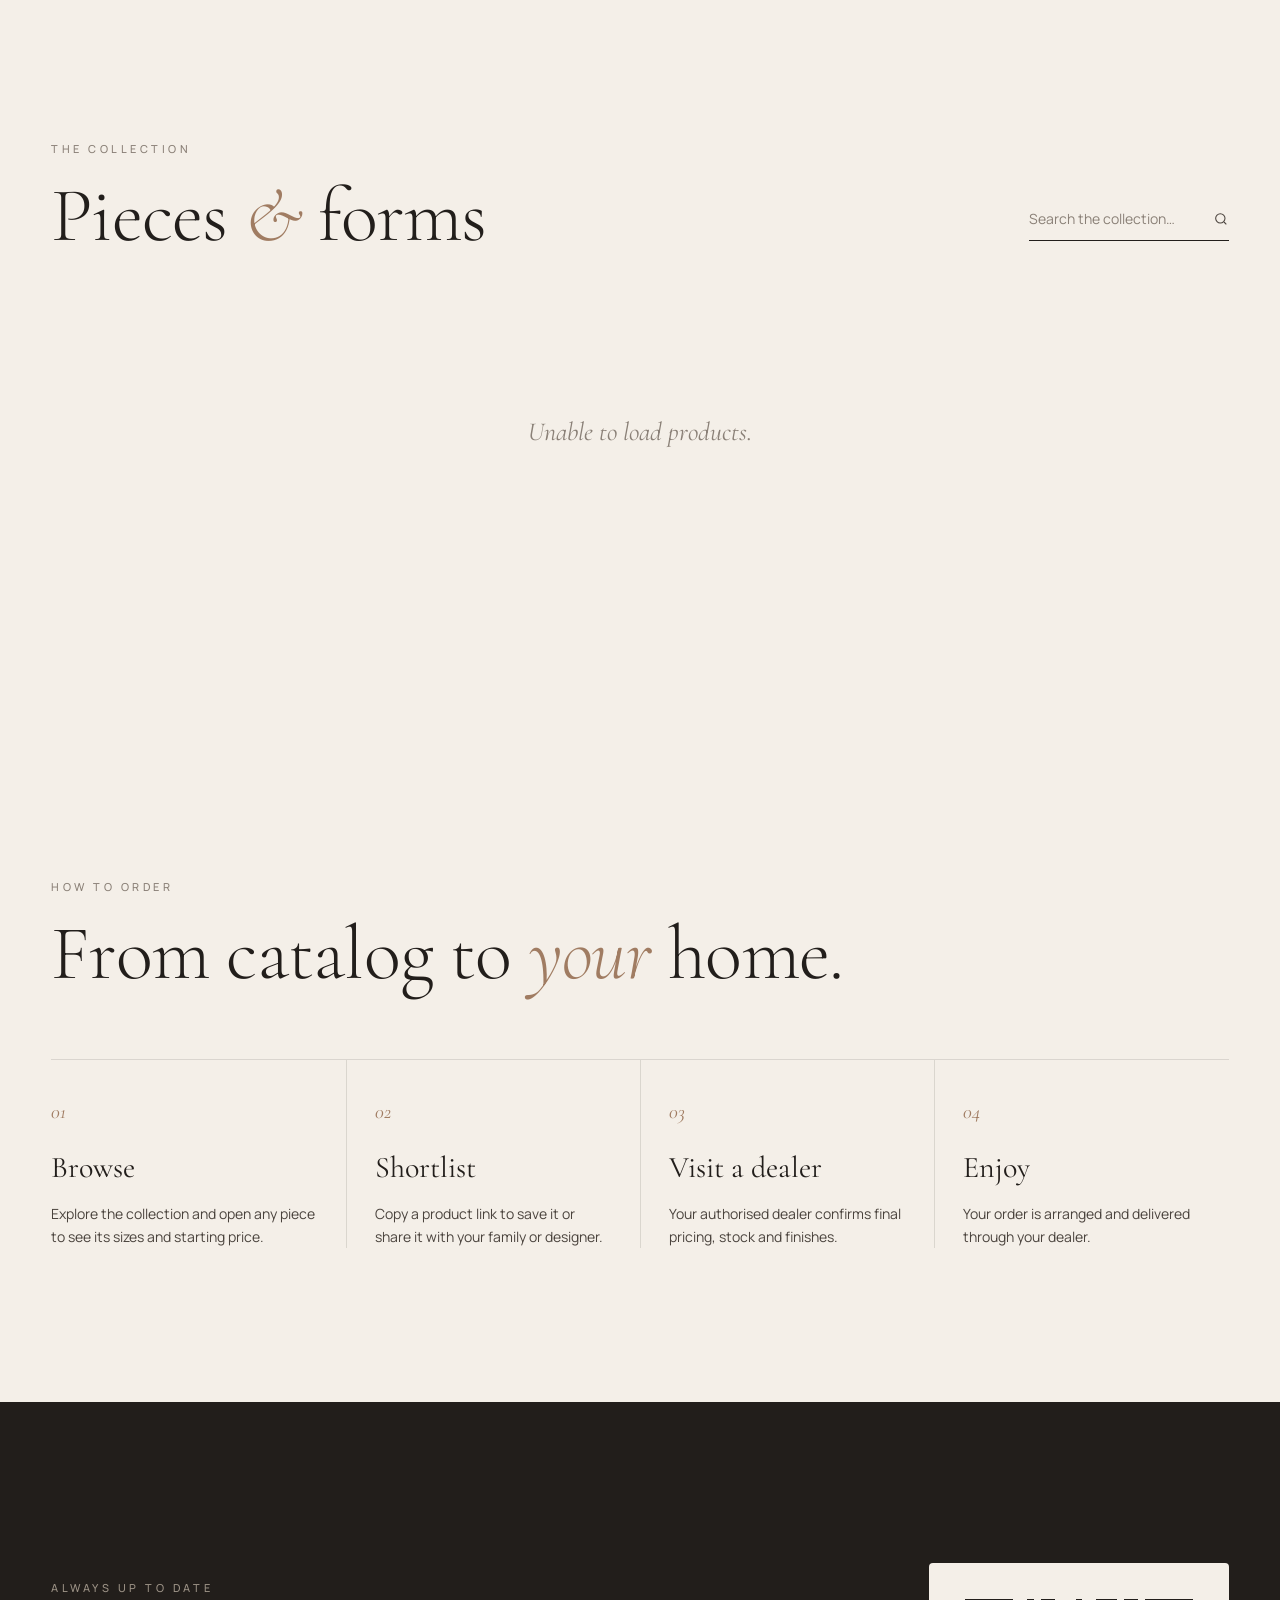
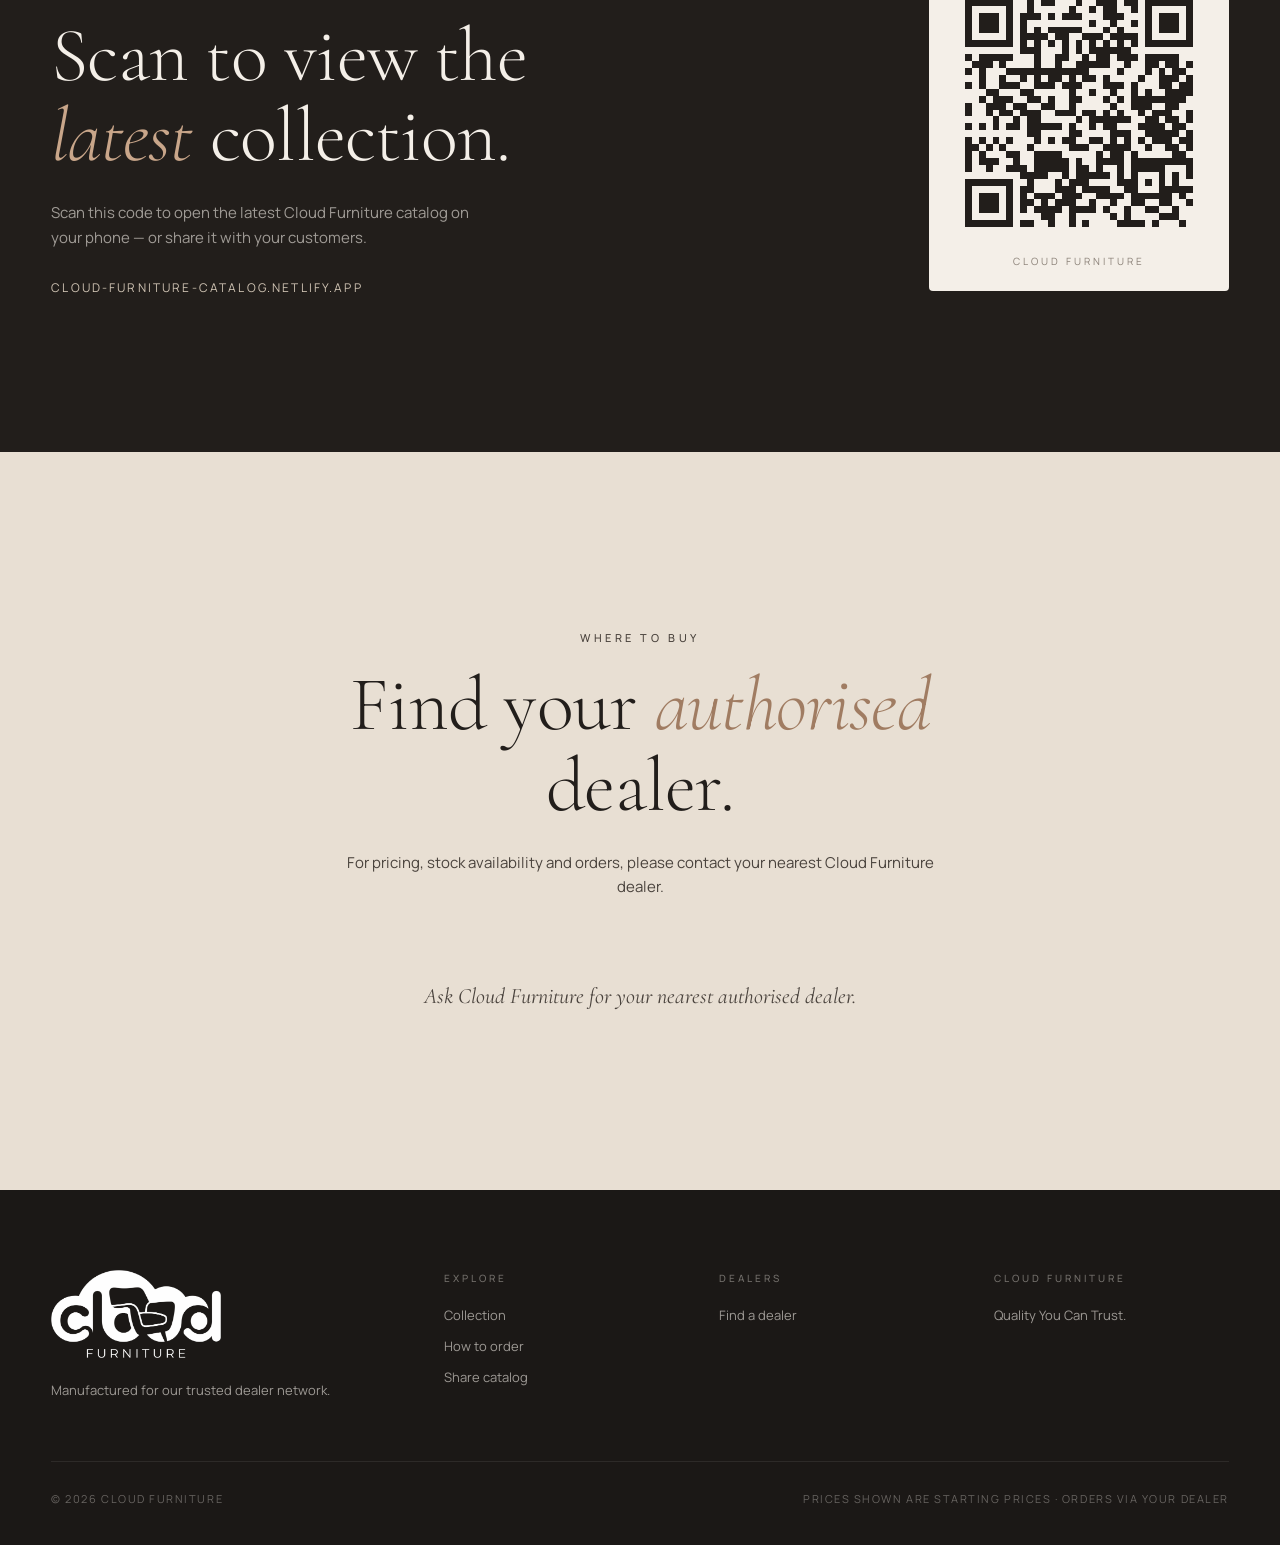
==== commit 3a8feb81: "Load products from /api/products like the live catalog Use the existing product feed (name, category" ====
--- a/index.html
+++ b/index.html
@@ -273,6 +273,8 @@
   .empty { grid-column: 1 / -1; text-align: center; padding: 80px 0; font-family: var(--serif); font-size: 26px; font-style: italic; color: var(--muted); }
 
   /* ---------- Modal extras ---------- */
+  .m-price { font-family: var(--serif); font-size: 34px; line-height: 1; margin: 0 0 30px; }
+  .m-price small { display: block; font-family: var(--sans); font-size: 11px; letter-spacing: .2em; text-transform: uppercase; color: var(--muted); margin-bottom: 8px; }
   .size-block h5 { font-size: 11px; letter-spacing: .2em; text-transform: uppercase; color: var(--muted); font-weight: 500; margin: 0 0 12px; }
   .chips { display: flex; flex-wrap: wrap; gap: 8px; margin-bottom: 28px; }
   .chips span { border: 1px solid var(--line); border-radius: 100px; padding: 7px 14px; font-size: 13px; background: #fff8; }
@@ -385,9 +387,9 @@
       <h2 style="margin-top:18px">From catalog to <em>your</em> home.</h2>
     </div>
     <div class="steps reveal">
-      <div class="step"><span class="n">01</span><h4>Browse</h4><p>Explore the collection and open any piece to see its available sizes.</p></div>
+      <div class="step"><span class="n">01</span><h4>Browse</h4><p>Explore the collection and open any piece to see its sizes and starting price.</p></div>
       <div class="step"><span class="n">02</span><h4>Shortlist</h4><p>Copy a product link to save it or share it with your family or designer.</p></div>
-      <div class="step"><span class="n">03</span><h4>Visit a dealer</h4><p>Your authorised dealer confirms pricing, stock and finishes.</p></div>
+      <div class="step"><span class="n">03</span><h4>Visit a dealer</h4><p>Your authorised dealer confirms final pricing, stock and finishes.</p></div>
       <div class="step"><span class="n">04</span><h4>Enjoy</h4><p>Your order is arranged and delivered through your dealer.</p></div>
     </div>
   </div>
@@ -430,7 +432,7 @@
       <div><h5>Dealers</h5><ul><li><a href="#dealers">Find a dealer</a></li></ul></div>
       <div><h5>Cloud Furniture</h5><ul><li>Quality You Can Trust.</li></ul></div>
     </div>
-    <div class="bottom"><span>© <span id="year"></span> Cloud Furniture</span><span>Dealer catalog — pricing via your dealer</span></div>
+    <div class="bottom"><span>© <span id="year"></span> Cloud Furniture</span><span>Prices shown are starting prices · Orders via your dealer</span></div>
   </div>
 </footer>
 
@@ -442,7 +444,7 @@
     <div class="m-body">
       <p class="eyebrow" id="m-cat"></p>
       <h3 id="m-title"></h3>
-      <p id="m-desc"></p>
+      <div class="m-price" id="m-price"></div>
       <div class="size-block">
         <h5>Available Sizes</h5>
         <div class="chips" id="m-sizes"></div>
@@ -462,179 +464,185 @@
 
 <script>
 /* =====================================================================
-   EDIT YOUR CATALOG HERE
-   - PRODUCTS: add / remove entries. Put photos in /images and set
-     `image: "images/your-photo.jpg"`. Without an image, a line drawing
-     for the category is shown.
-   - DEALERS: add your authorised dealers; they appear in "Find your dealer".
+   Products load from /api/products (the same feed the current site uses):
+     { products: [{ id, name, category, image, price, sizes: "A, B", visible }] }
+   Edit DEALERS below to fill "Find your authorised dealer".
    ===================================================================== */
 const SITE_URL = "https://cloud-furniture-catalog.netlify.app";
 
-// SAMPLE PRODUCTS — replace with the real catalog.
-const PRODUCTS = [
-  { name: "Nimbus Sofa", category: "Sofas", tag: "Signature", wide: true,
-    desc: "A deep, comfortable sofa with plump seat and back cushions.",
-    sizes: ["3 Seater", "L-Shape", "Corner"] },
-  { name: "Cumulus Armchair", category: "Chairs", tag: "New",
-    desc: "A fully upholstered rounded armchair with a wrap-around back.",
-    sizes: ["Single"] },
-  { name: "Stratus Coffee Table", category: "Tables",
-    desc: "Oval coffee table with softened edges.",
-    sizes: ["120 × 70 cm", "140 × 80 cm"] },
-  { name: "Halo Bed", category: "Beds",
-    desc: "Padded bed with a curved headboard.",
-    sizes: ["Queen 160 × 200", "King 180 × 200", "Super King 200 × 200"] },
-  { name: "Drift Sofa", category: "Sofas",
-    desc: "A curved sofa with a continuous arm.",
-    sizes: ["2 Seater", "3 Seater"] },
-  { name: "Mist Pouf", category: "Accents",
-    desc: "Pebble-shaped pouf for extra seating or as a footrest.",
-    sizes: ["Ø 60 cm", "Ø 70 cm"] },
-  { name: "Altocumulus Dining Table", category: "Tables", wide: true,
-    desc: "Dining table with a rounded oval top on twin pedestals.",
-    sizes: ["6 Seater", "8 Seater"] },
-  { name: "Puff Swivel Chair", category: "Chairs",
-    desc: "A compact swivel chair with a cushioned shell.",
-    sizes: ["Single"] },
-  { name: "Haze Side Table", category: "Tables",
-    desc: "A drum side table with a softly domed top.",
-    sizes: ["Ø 45 cm", "Ø 50 cm"] },
-  { name: "Wisp Bench", category: "Accents",
-    desc: "A long upholstered bench for the end of a bed or an entryway.",
-    sizes: ["140 cm", "160 cm"] },
+// Example: { name: "Dealer name", city: "Mumbai", phone: "+91 90000 00000", whatsapp: "919000000000", map: "https://maps.google.com/?q=..." }
+const DEALERS = [];
+
+const MARQUEE = ["Quality you can trust", "Dependable construction", "Refined finishes", "Timeless design", "Dealer collection"];
+
+// Shown only when the page is opened as a local file, so the layout can be previewed without the API.
+const PREVIEW_PRODUCTS = [
+  { id: "p1", name: "Nimbus Sofa", category: "Sofas", price: 45000, sizes: "3 Seater, L-Shape, Corner" },
+  { id: "p2", name: "Cumulus Armchair", category: "Chairs", price: 18000, sizes: "Single" },
+  { id: "p3", name: "Stratus Coffee Table", category: "Tables", price: 12000, sizes: "120 × 70 cm, 140 × 80 cm" },
+  { id: "p4", name: "Halo Bed", category: "Beds", price: 52000, sizes: "Queen, King" },
+  { id: "p5", name: "Drift Sofa", category: "Sofas", price: 39000, sizes: "2 Seater, 3 Seater" },
+  { id: "p6", name: "Mist Pouf", category: "Accents", price: 6500, sizes: "Ø 60 cm" },
+  { id: "p7", name: "Altocumulus Dining Table", category: "Tables", price: 36000, sizes: "6 Seater, 8 Seater" },
 ];
 
-// Example: { name: "Dealer name", city: "Dubai", phone: "+971 50 000 0000", whatsapp: "971500000000", map: "https://maps.google.com/?q=..." }
-const DEALERS = [];
-
-const MARQUEE = ["Quality you can trust", "Dependable construction", "Refined finishes", "Timeless design", "Dealer collection"];
-
-/* ---------- Category line drawings (used when no photo is set) ---------- */
+const esc = s => String(s ?? "").replace(/[&<>"']/g, m => ({ "&": "&amp;", "<": "&lt;", ">": "&gt;", '"': "&quot;", "'": "&#39;" }[m]));
+const money = n => new Intl.NumberFormat("en-IN", { style: "currency", currency: "INR", maximumFractionDigits: 0 }).format(Number(n) || 0);
+const list = s => (Array.isArray(s) ? s : String(s ?? "").split(",")).map(x => String(x).trim()).filter(Boolean);
+
+/* ---------- Line drawings, used when a product has no photo ---------- */
 const S = 'fill="none" stroke="#7d5c45" stroke-width="1.4" stroke-linecap="round" stroke-linejoin="round"';
 const DRAWINGS = {
-  "Sofas": `<path ${S} d="M70 250 q0-60 60-60 h240 q60 0 60 60"/><path ${S} d="M50 260 q0-30 30-30 q30 0 30 30 v40 h280 v-40 q0-30 30-30 q30 0 30 30 v50 q0 20-20 20 h-360 q-20 0-20-20z"/><path ${S} d="M110 300 q0-26 26-26 h228 q26 0 26 26"/><path ${S} d="M250 274 v26"/><path ${S} d="M90 330 v14 M410 330 v14"/>`,
-  "Chairs": `<path ${S} d="M150 300 q-30-120 100-130 q130 10 100 130"/><path ${S} d="M135 300 q0-30 30-30 h170 q30 0 30 30 v20 q0 22-22 22 h-186 q-22 0-22-22z"/><path ${S} d="M175 270 q75-20 150 0"/><path ${S} d="M215 342 l-10 22 M285 342 l10 22"/>`,
-  "Tables": `<ellipse ${S} cx="250" cy="250" rx="170" ry="40"/><path ${S} d="M80 250 v14 q0 40 170 40 q170 0 170-40 v-14"/><path ${S} d="M190 302 q-6 30-4 56 M310 302 q6 30 4 56"/><path ${S} d="M150 248 q100 -18 200 0" opacity=".5"/>`,
-  "Beds": `<path ${S} d="M120 240 q0-120 130-120 q130 0 130 120"/><path ${S} d="M80 260 h340 q20 0 20 20 v40 h-380 v-40 q0-20 20-20z"/><path ${S} d="M60 320 h380 v18 h-380z"/><path ${S} d="M140 260 q0-22 30-22 h50 q30 0 30 22 M250 260 q0-22 30-22 h50 q30 0 30 22"/>`,
-  "Accents": `<path ${S} d="M140 300 q-10-90 110-90 q120 0 110 90 q0 40-110 40 q-110 0-110-40z"/><path ${S} d="M150 290 q100 26 200 0"/><path ${S} d="M200 230 q50-10 100 0" opacity=".5"/>`,
+  sofa: `<path ${S} d="M70 250 q0-60 60-60 h240 q60 0 60 60"/><path ${S} d="M50 260 q0-30 30-30 q30 0 30 30 v40 h280 v-40 q0-30 30-30 q30 0 30 30 v50 q0 20-20 20 h-360 q-20 0-20-20z"/><path ${S} d="M110 300 q0-26 26-26 h228 q26 0 26 26"/><path ${S} d="M250 274 v26"/><path ${S} d="M90 330 v14 M410 330 v14"/>`,
+  chair: `<path ${S} d="M150 300 q-30-120 100-130 q130 10 100 130"/><path ${S} d="M135 300 q0-30 30-30 h170 q30 0 30 30 v20 q0 22-22 22 h-186 q-22 0-22-22z"/><path ${S} d="M175 270 q75-20 150 0"/><path ${S} d="M215 342 l-10 22 M285 342 l10 22"/>`,
+  table: `<ellipse ${S} cx="250" cy="250" rx="170" ry="40"/><path ${S} d="M80 250 v14 q0 40 170 40 q170 0 170-40 v-14"/><path ${S} d="M190 302 q-6 30-4 56 M310 302 q6 30 4 56"/><path ${S} d="M150 248 q100 -18 200 0" opacity=".5"/>`,
+  bed: `<path ${S} d="M120 240 q0-120 130-120 q130 0 130 120"/><path ${S} d="M80 260 h340 q20 0 20 20 v40 h-380 v-40 q0-20 20-20z"/><path ${S} d="M60 320 h380 v18 h-380z"/><path ${S} d="M140 260 q0-22 30-22 h50 q30 0 30 22 M250 260 q0-22 30-22 h50 q30 0 30 22"/>`,
+  other: `<path ${S} d="M140 300 q-10-90 110-90 q120 0 110 90 q0 40-110 40 q-110 0-110-40z"/><path ${S} d="M150 290 q100 26 200 0"/><path ${S} d="M200 230 q50-10 100 0" opacity=".5"/>`,
 };
+function drawingKind(p) {
+  const t = `${p.category} ${p.name}`.toLowerCase();
+  if (/sofa|couch|sectional|recliner/.test(t)) return "sofa";
+  if (/bed/.test(t)) return "bed";
+  if (/table|desk|console/.test(t)) return "table";
+  if (/chair|seat|stool/.test(t)) return "chair";
+  return "other";
+}
 function drawing(p, i) {
   const tones = [["#ece4d8", "#ddd1c1"], ["#e6ddd0", "#d3c4b0"], ["#efe8de", "#e0d4c4"]];
   const [a, b] = tones[i % tones.length];
-  return `<svg viewBox="0 0 500 500" preserveAspectRatio="xMidYMid slice" role="img" aria-label="${p.name} illustration">
+  return `<svg viewBox="0 0 500 500" preserveAspectRatio="xMidYMid slice" role="img" aria-label="${esc(p.name)}">
     <defs><radialGradient id="g${i}" cx="40%" cy="30%" r="90%"><stop offset="0" stop-color="${a}"/><stop offset="1" stop-color="${b}"/></radialGradient></defs>
     <rect width="500" height="500" fill="url(#g${i})"/>
     <ellipse cx="250" cy="372" rx="190" ry="10" fill="#7d5c45" opacity=".08"/>
-    ${DRAWINGS[p.category] || DRAWINGS["Accents"]}
+    ${DRAWINGS[drawingKind(p)]}
   </svg>`;
 }
-function media(p, i) {
-  return p.image ? `<img src="${p.image}" alt="${p.name} — ${p.category}" loading="lazy">` : drawing(p, i);
+const media = (p, i) => p.image ? `<img src="${esc(p.image)}" alt="${esc(p.name)}" loading="lazy">` : drawing(p, i);
+const priceLabel = p => Number(p.price) > 0 ? `From ${money(p.price)}` : "Ask your dealer";
+
+/* ---------- Collection ---------- */
+const grid = document.getElementById("grid");
+const filters = document.getElementById("filters");
+const q = document.getElementById("q");
+let all = [], activeCat = "All", activeProduct = null;
+
+const io = new IntersectionObserver(entries => entries.forEach(en => {
+  if (en.isIntersecting) { en.target.classList.add("in"); io.unobserve(en.target); }
+}), { threshold: .12 });
+
+function render() {
+  const term = q.value.trim().toLowerCase();
+  const rows = all.filter(p => (activeCat === "All" || p.category === activeCat)
+    && (!term || [p.name, p.category].join(" ").toLowerCase().includes(term)));
+  // Editorial rhythm: a wide card opens and closes every 7-card run (8+4 / 4+4+4 / 4+8).
+  grid.innerHTML = rows.length ? rows.map((p, i) => {
+    const sizes = list(p.sizes);
+    return `
+    <article class="card${i % 7 === 0 || i % 7 === 6 ? " wide" : ""}" data-id="${esc(p.id)}" tabindex="0" role="button" aria-label="View ${esc(p.name)} details">
+      <div class="media">
+        <span class="num">${String(i + 1).padStart(2, "0")}</span>
+        ${media(p, i)}
+        <span class="view">View details</span>
+      </div>
+      <div class="info">
+        <div><h3>${esc(p.name)}</h3><div class="cat">${esc(p.category)}${sizes.length ? ` · ${sizes.length} size${sizes.length > 1 ? "s" : ""}` : ""}</div></div>
+        <div class="price">${priceLabel(p)}</div>
+      </div>
+    </article>`;
+  }).join("") : `<p class="empty">No products found.</p>`;
+  grid.querySelectorAll(".card").forEach((el, i) => { el.style.transitionDelay = `${(i % 3) * 90}ms`; io.observe(el); });
 }
-const slug = (s) => s.toLowerCase().replace(/[^a-z0-9]+/g, "-").replace(/(^-|-$)/g, "");
-
-/* ---------- Render ---------- */
-const grid = document.getElementById("grid");
-grid.innerHTML = PRODUCTS.map((p, i) => `
-  <article class="card${p.wide ? " wide" : ""}" data-cat="${p.category}" data-i="${i}" tabindex="0">
-    <div class="media">
-      <span class="num">${String(i + 1).padStart(2, "0")}</span>
-      ${p.tag ? `<span class="tag">${p.tag}</span>` : ""}
-      ${media(p, i)}
-      <span class="view">View sizes</span>
-    </div>
-    <div class="info">
-      <div><h3>${p.name}</h3><div class="cat">${p.category}</div></div>
-      <div class="price">${p.sizes.length} size${p.sizes.length > 1 ? "s" : ""}</div>
-    </div>
-  </article>`).join("") + `<p class="empty" id="empty" hidden>No pieces match your search.</p>`;
-
-const cats = ["All", ...new Set(PRODUCTS.map(p => p.category))];
-const filters = document.getElementById("filters");
-filters.innerHTML = cats.map((c, i) => `<button class="${i ? "" : "active"}" data-f="${c}">${c}</button>`).join("");
-let activeCat = "All";
-const q = document.getElementById("q");
-function applyFilters() {
-  const term = q.value.trim().toLowerCase();
-  let shown = 0;
-  grid.querySelectorAll(".card").forEach(c => {
-    const p = PRODUCTS[+c.dataset.i];
-    const text = [p.name, p.category, p.desc, ...p.sizes].join(" ").toLowerCase();
-    const ok = (activeCat === "All" || p.category === activeCat) && (!term || text.includes(term));
-    c.classList.toggle("hidden", !ok);
-    if (ok) { shown++; c.classList.add("in"); }
-  });
-  document.getElementById("empty").hidden = shown > 0;
+
+function setProducts(products) {
+  all = products.filter(p => p.visible !== false);
+  const cats = ["All", ...[...new Set(all.map(p => p.category).filter(Boolean))].sort()];
+  filters.innerHTML = cats.map(c => `<button class="${c === "All" ? "active" : ""}" data-f="${esc(c)}">${esc(c)}</button>`).join("");
+  render();
+  openFromHash();
 }
 filters.addEventListener("click", e => {
   const b = e.target.closest("button"); if (!b) return;
   activeCat = b.dataset.f;
   filters.querySelectorAll("button").forEach(x => x.classList.toggle("active", x === b));
-  applyFilters();
+  render();
 });
-q.addEventListener("input", applyFilters);
-
-const track = document.getElementById("marquee");
-track.innerHTML = [...MARQUEE, ...MARQUEE].map(t => `<span>${t}</span>`).join("");
-
-const dl = document.getElementById("dealer-list");
-dl.innerHTML = DEALERS.length ? DEALERS.map(d => `
+q.addEventListener("input", render);
+
+grid.innerHTML = `<p class="empty">Loading products…</p>`;
+fetch("/api/products")
+  .then(r => { if (!r.ok) throw new Error(r.status); return r.json(); })
+  .then(d => setProducts(d.products || []))
+  .catch(() => location.protocol === "file:"
+    ? setProducts(PREVIEW_PRODUCTS)
+    : grid.innerHTML = `<p class="empty">Unable to load products.</p>`);
+
+/* ---------- Static sections ---------- */
+document.getElementById("marquee").innerHTML = [...MARQUEE, ...MARQUEE].map(t => `<span>${esc(t)}</span>`).join("");
+document.getElementById("dealer-list").innerHTML = DEALERS.length ? DEALERS.map(d => `
   <div class="dealer">
-    <h4>${d.name}</h4><div class="city">${d.city || ""}</div>
-    ${d.phone ? `<a href="tel:${d.phone.replace(/\s/g, "")}">${d.phone}</a>` : ""}
-    ${d.whatsapp ? `<a href="https://wa.me/${d.whatsapp}" target="_blank" rel="noopener">WhatsApp</a>` : ""}
-    ${d.map ? `<a href="${d.map}" target="_blank" rel="noopener">Get directions →</a>` : ""}
+    <h4>${esc(d.name)}</h4><div class="city">${esc(d.city)}</div>
+    ${d.phone ? `<a href="tel:${esc(d.phone.replace(/\s/g, ""))}">${esc(d.phone)}</a>` : ""}
+    ${d.whatsapp ? `<a href="https://wa.me/${esc(d.whatsapp)}" target="_blank" rel="noopener">WhatsApp</a>` : ""}
+    ${d.map ? `<a href="${esc(d.map)}" target="_blank" rel="noopener">Get directions →</a>` : ""}
   </div>`).join("") : `<p class="dealer-empty" style="grid-column:1/-1">Ask Cloud Furniture for your nearest authorised dealer.</p>`;
-
 document.getElementById("site-url").textContent = SITE_URL.replace(/^https?:\/\//, "");
 document.getElementById("year").textContent = new Date().getFullYear();
 
-/* ---------- Modal + shareable product links (#product-name) ---------- */
+/* ---------- Product detail + shareable links (#product=<id>, same as before) ---------- */
 const modal = document.getElementById("modal");
-let current = null;
-function openModal(i, push = true) {
-  const p = PRODUCTS[i]; current = p;
+function openProduct(p, updateHash = true) {
+  if (!p) return;
+  activeProduct = p;
+  const i = all.indexOf(p);
   document.getElementById("m-media").innerHTML = media(p, i);
-  document.getElementById("m-cat").textContent = p.category;
-  document.getElementById("m-title").textContent = p.name;
-  document.getElementById("m-desc").textContent = p.desc || "";
-  document.getElementById("m-sizes").innerHTML = p.sizes.map(s => `<span>${s}</span>`).join("");
+  document.getElementById("m-cat").textContent = p.category || "";
+  document.getElementById("m-title").textContent = p.name || "";
+  document.getElementById("m-price").innerHTML = Number(p.price) > 0 ? `<small>Starting from</small>${money(p.price)}` : "";
+  const sizes = list(p.sizes);
+  document.getElementById("m-sizes").innerHTML = sizes.length
+    ? sizes.map(s => `<span>${esc(s)}</span>`).join("")
+    : `<em style="color:var(--muted)">Ask your dealer for available sizes.</em>`;
   document.getElementById("copy-msg").textContent = "";
   modal.classList.add("open"); modal.setAttribute("aria-hidden", "false");
   document.body.style.overflow = "hidden";
-  if (push) history.replaceState(null, "", "#" + slug(p.name));
+  if (updateHash) history.replaceState(null, "", `#product=${encodeURIComponent(p.id)}`);
+  setTimeout(() => modal.querySelector(".close").focus(), 0);
 }
-function closeModal() {
+function closeProduct(updateHash = true) {
   if (!modal.classList.contains("open")) return;
   modal.classList.remove("open"); modal.setAttribute("aria-hidden", "true");
   document.body.style.overflow = "";
-  history.replaceState(null, "", location.pathname + location.search);
+  activeProduct = null;
+  if (updateHash && location.hash.startsWith("#product=")) history.replaceState(null, "", location.pathname + location.search);
 }
-grid.addEventListener("click", e => { const c = e.target.closest(".card"); if (c) openModal(+c.dataset.i); });
-grid.addEventListener("keydown", e => { const c = e.target.closest(".card"); if (c && (e.key === "Enter" || e.key === " ")) { e.preventDefault(); openModal(+c.dataset.i); } });
-modal.addEventListener("click", e => { if (e.target.closest("[data-close]")) closeModal(); });
-document.addEventListener("keydown", e => { if (e.key === "Escape") closeModal(); });
+function openFromHash() {
+  if (!location.hash.startsWith("#product=")) return;
+  const id = decodeURIComponent(location.hash.slice("#product=".length));
+  openProduct(all.find(p => String(p.id) === id), false);
+}
+const cardProduct = el => all.find(p => String(p.id) === el.dataset.id);
+grid.addEventListener("click", e => { const c = e.target.closest(".card"); if (c) openProduct(cardProduct(c)); });
+grid.addEventListener("keydown", e => {
+  const c = e.target.closest(".card");
+  if (c && (e.key === "Enter" || e.key === " ")) { e.preventDefault(); openProduct(cardProduct(c)); }
+});
+modal.addEventListener("click", e => { if (e.target.closest("[data-close]")) closeProduct(); });
+document.addEventListener("keydown", e => { if (e.key === "Escape") closeProduct(); });
+addEventListener("hashchange", () => location.hash.startsWith("#product=") ? openFromHash() : closeProduct(false));
 document.getElementById("copy-link").addEventListener("click", async () => {
-  const url = `${location.origin}${location.pathname}#${slug(current.name)}`;
+  if (!activeProduct) return;
+  const url = new URL(location.href);
+  url.search = ""; url.hash = `product=${encodeURIComponent(activeProduct.id)}`;
   const msg = document.getElementById("copy-msg");
-  try { await navigator.clipboard.writeText(url); msg.textContent = "Link copied — share it with anyone."; }
-  catch { msg.textContent = url; }
+  try { await navigator.clipboard.writeText(url.toString()); msg.textContent = "Product link copied."; }
+  catch { msg.textContent = "Copy the link from your browser address bar."; }
 });
-const fromHash = PRODUCTS.findIndex(p => "#" + slug(p.name) === location.hash);
-if (fromHash > -1) openModal(fromHash, false);
 
 /* ---------- Header + reveal ---------- */
 const header = document.getElementById("header");
 const onScroll = () => header.classList.toggle("solid", scrollY > innerHeight * .8);
 addEventListener("scroll", onScroll, { passive: true }); onScroll();
-
-const io = new IntersectionObserver(entries => entries.forEach(en => {
-  if (en.isIntersecting) { en.target.classList.add("in"); io.unobserve(en.target); }
-}), { threshold: .12 });
-document.querySelectorAll(".reveal, .card").forEach((el, i) => {
-  if (el.classList.contains("card")) el.style.transitionDelay = `${(i % 3) * 90}ms`;
-  io.observe(el);
-});
+document.querySelectorAll(".reveal").forEach(el => io.observe(el));
 </script>
 </body>
 </html>
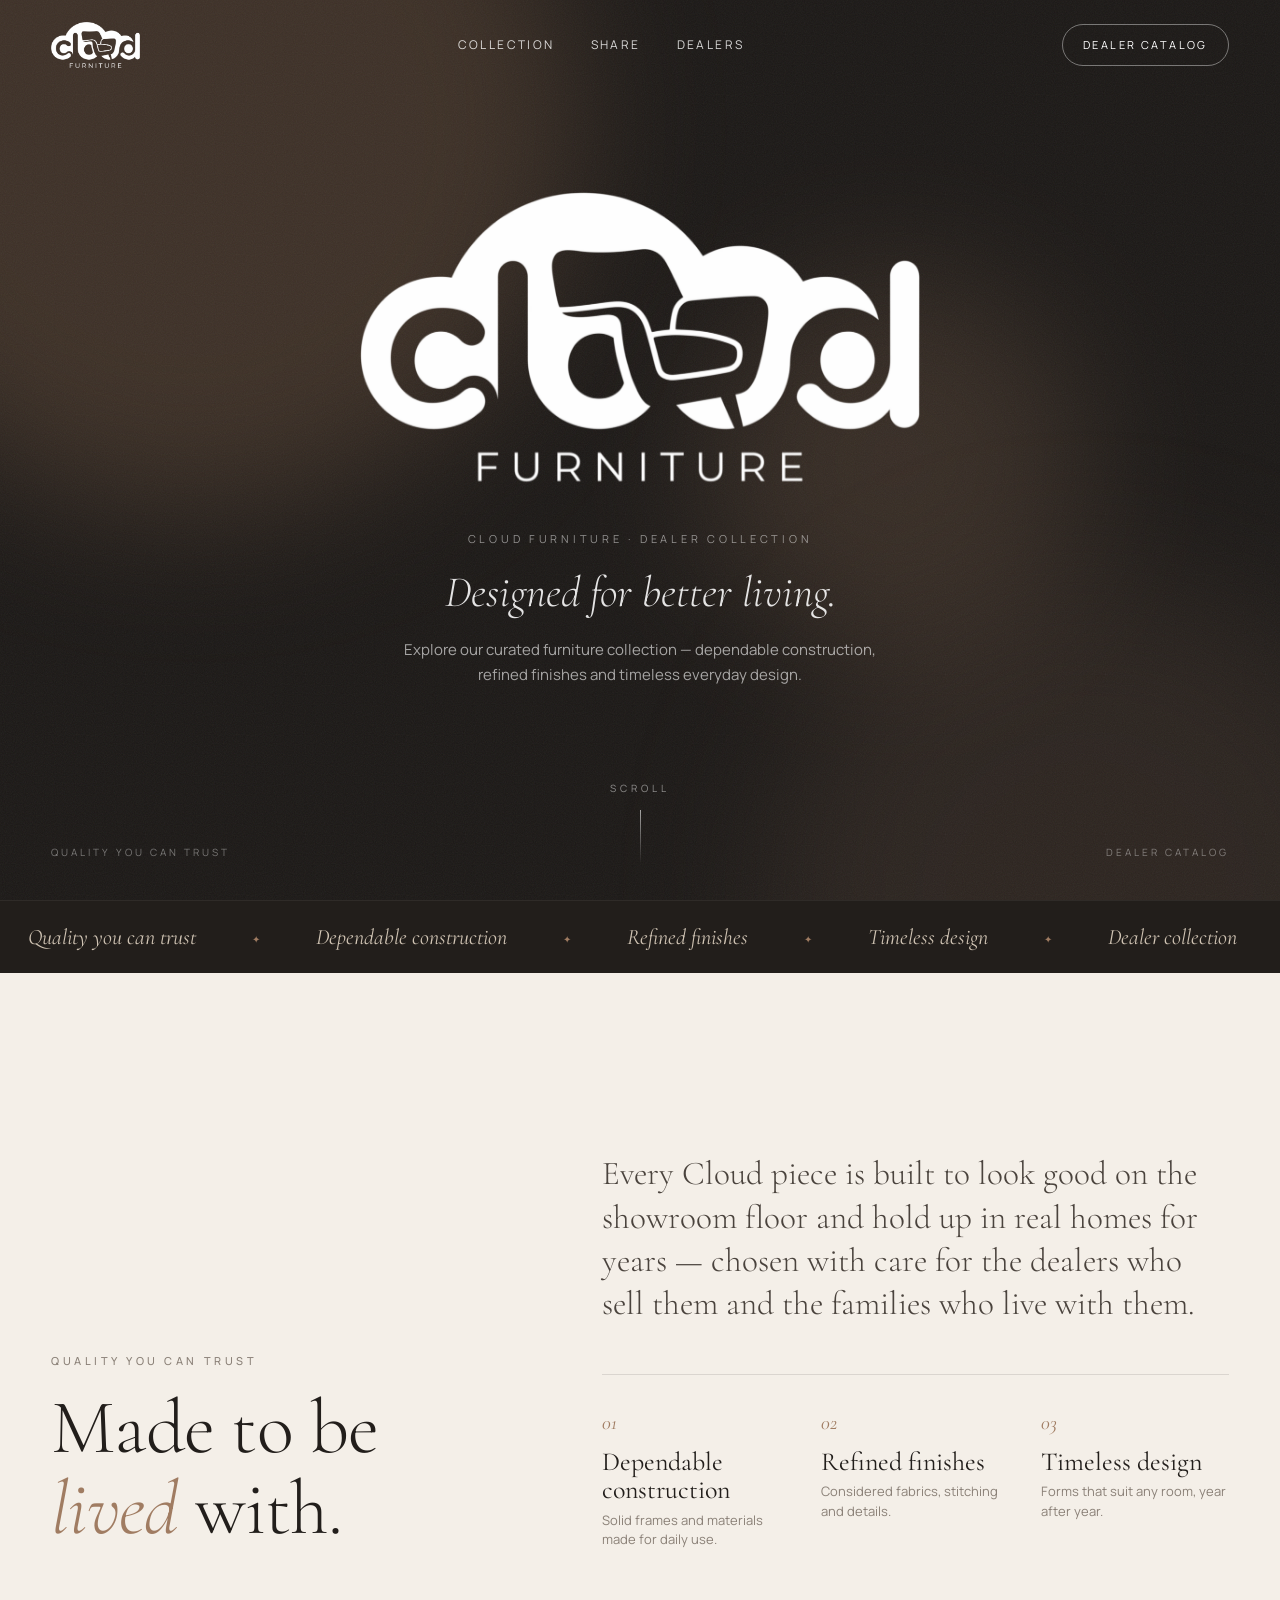
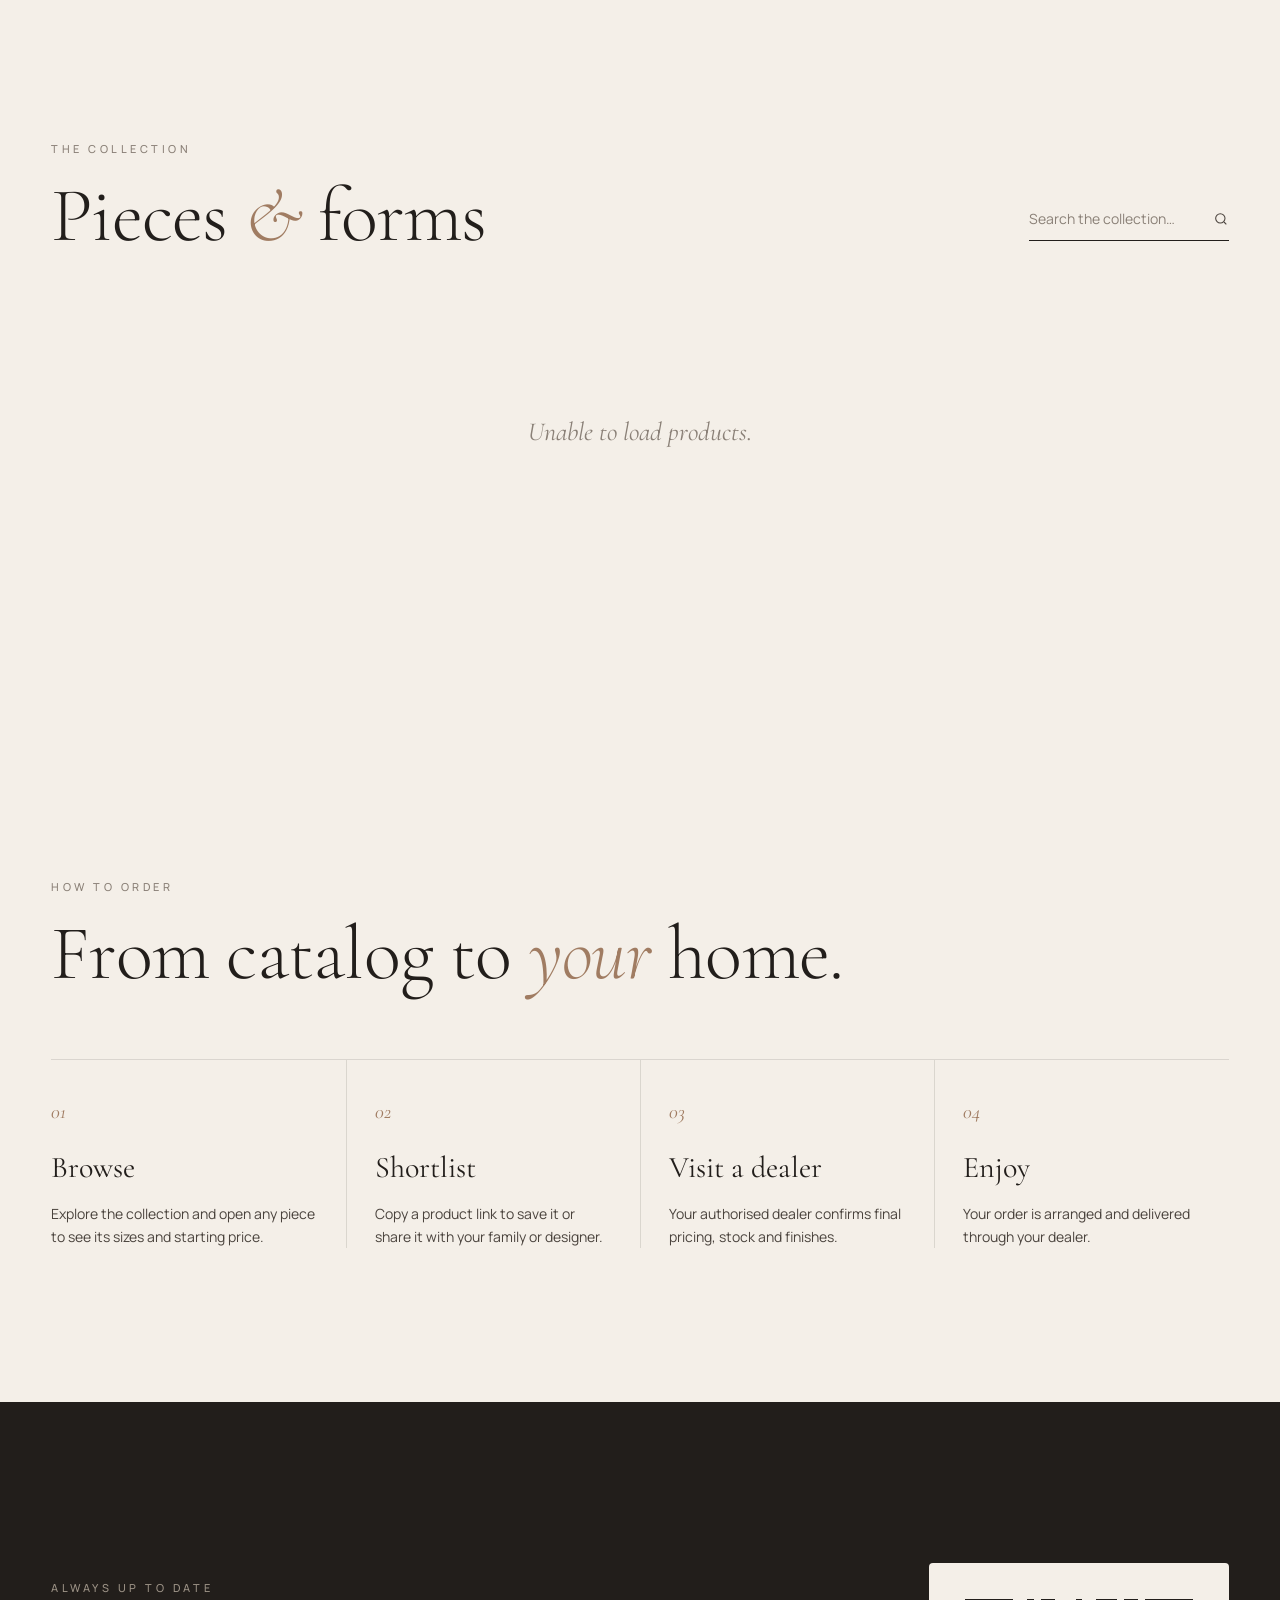
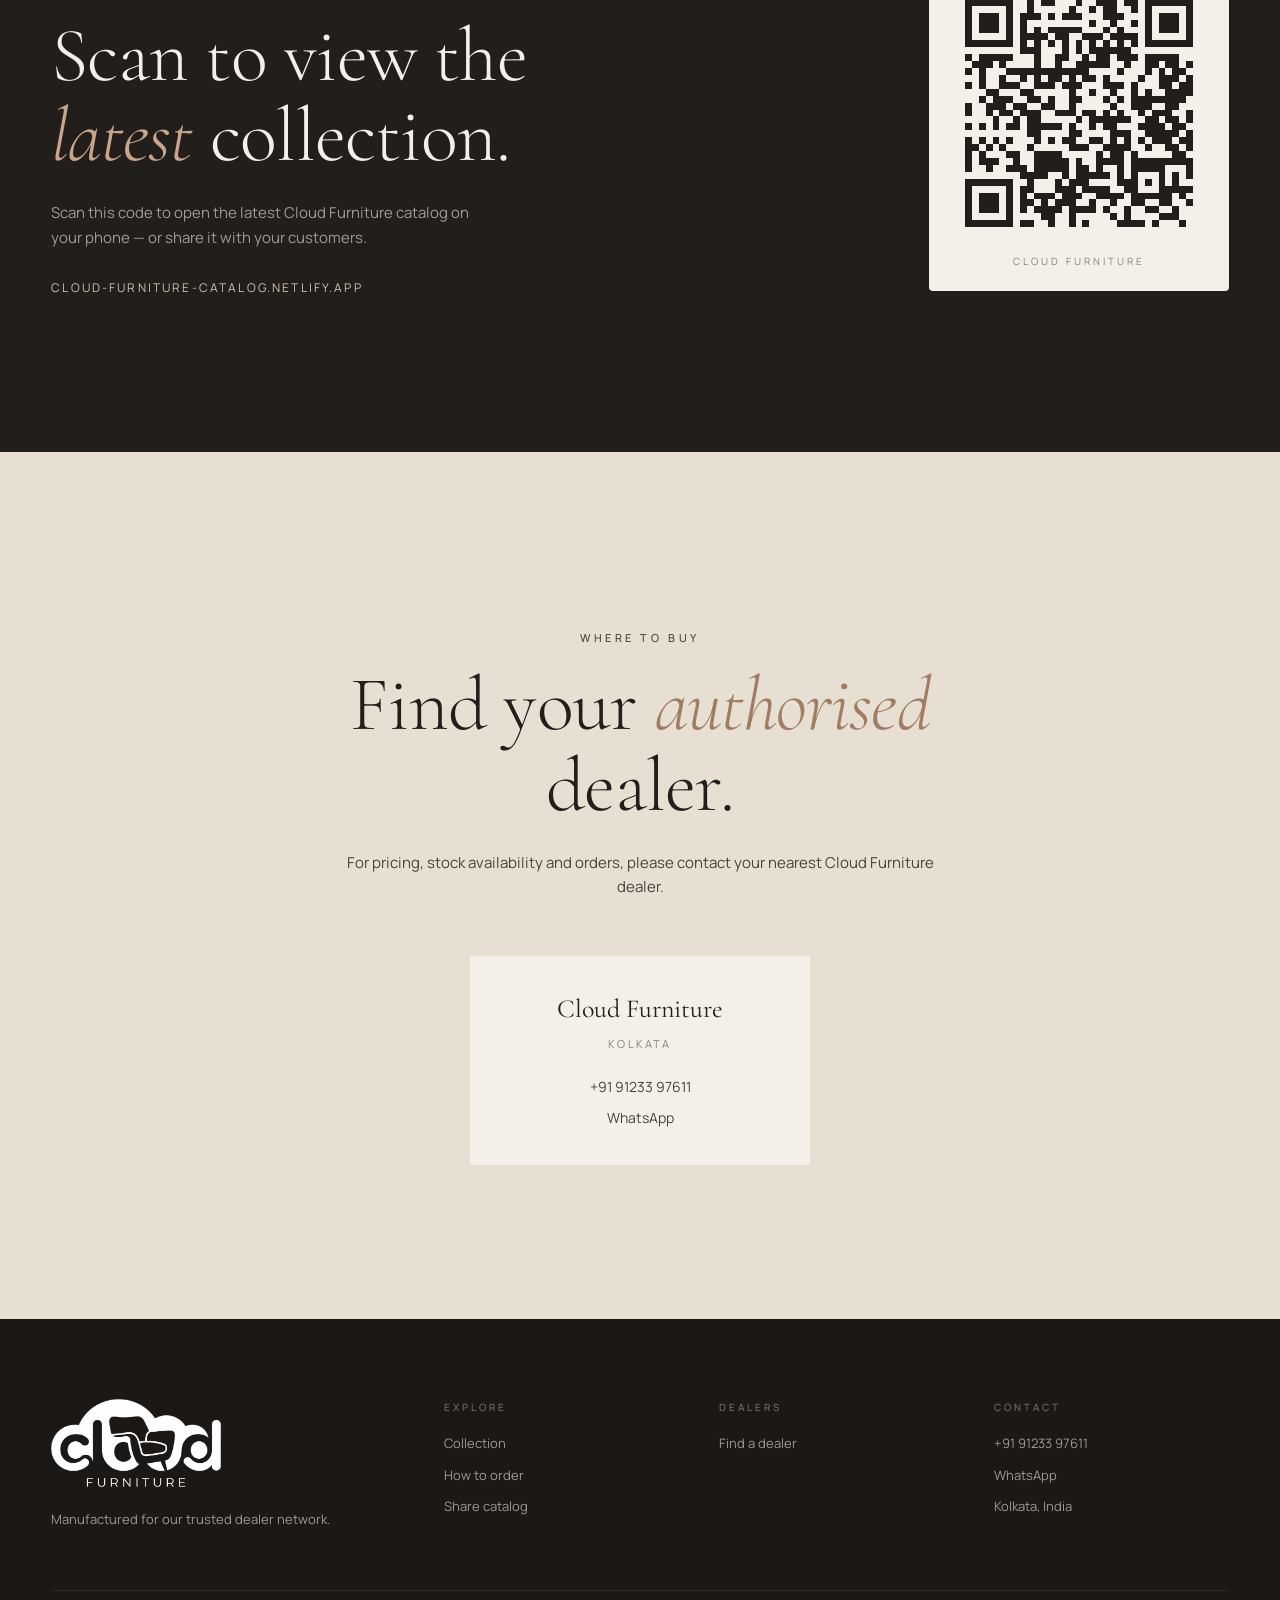
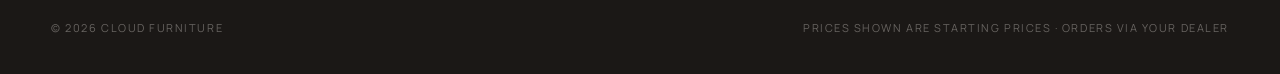
==== commit 3c7b5e2c: "Add Kolkata contact: phone and WhatsApp Co-Authored-By: Claude Opus 5.5 <noreply@anthropic.com> Clau" ====
--- a/index.html
+++ b/index.html
@@ -296,8 +296,8 @@
   .dealers { padding: clamp(90px, 12vw, 160px) 0; background: var(--sand); }
   .dealers .head { text-align: center; max-width: 620px; margin: 0 auto 56px; }
   .dealers .head p { color: var(--ink-soft); margin: 24px 0 0; }
-  .dealer-list { display: grid; grid-template-columns: repeat(auto-fill, minmax(260px, 1fr)); gap: 20px; }
-  .dealer { background: var(--bone); padding: 28px; border-radius: 2px; }
+  .dealer-list { display: flex; flex-wrap: wrap; justify-content: center; gap: 20px; }
+  .dealer { background: var(--bone); padding: 32px; border-radius: 2px; width: min(340px, 100%); text-align: center; }
   .dealer h4 { font-family: var(--serif); font-weight: 400; font-size: 26px; margin: 0 0 4px; }
   .dealer .city { font-size: 11px; letter-spacing: .2em; text-transform: uppercase; color: var(--muted); margin-bottom: 18px; }
   .dealer a { display: block; font-size: 14px; color: var(--ink-soft); padding: 4px 0; }
@@ -430,7 +430,7 @@
       </div>
       <div><h5>Explore</h5><ul><li><a href="#collection">Collection</a></li><li><a href="#how">How to order</a></li><li><a href="#scan">Share catalog</a></li></ul></div>
       <div><h5>Dealers</h5><ul><li><a href="#dealers">Find a dealer</a></li></ul></div>
-      <div><h5>Cloud Furniture</h5><ul><li>Quality You Can Trust.</li></ul></div>
+      <div><h5>Contact</h5><ul><li><a href="tel:+919123397611">+91 91233 97611</a></li><li><a href="https://wa.me/919123397611" target="_blank" rel="noopener">WhatsApp</a></li><li>Kolkata, India</li></ul></div>
     </div>
     <div class="bottom"><span>© <span id="year"></span> Cloud Furniture</span><span>Prices shown are starting prices · Orders via your dealer</span></div>
   </div>
@@ -471,7 +471,9 @@
 const SITE_URL = "https://cloud-furniture-catalog.netlify.app";
 
 // Example: { name: "Dealer name", city: "Mumbai", phone: "+91 90000 00000", whatsapp: "919000000000", map: "https://maps.google.com/?q=..." }
-const DEALERS = [];
+const DEALERS = [
+  { name: "Cloud Furniture", city: "Kolkata", phone: "+91 91233 97611", whatsapp: "919123397611" },
+];
 
 const MARQUEE = ["Quality you can trust", "Dependable construction", "Refined finishes", "Timeless design", "Dealer collection"];
 
